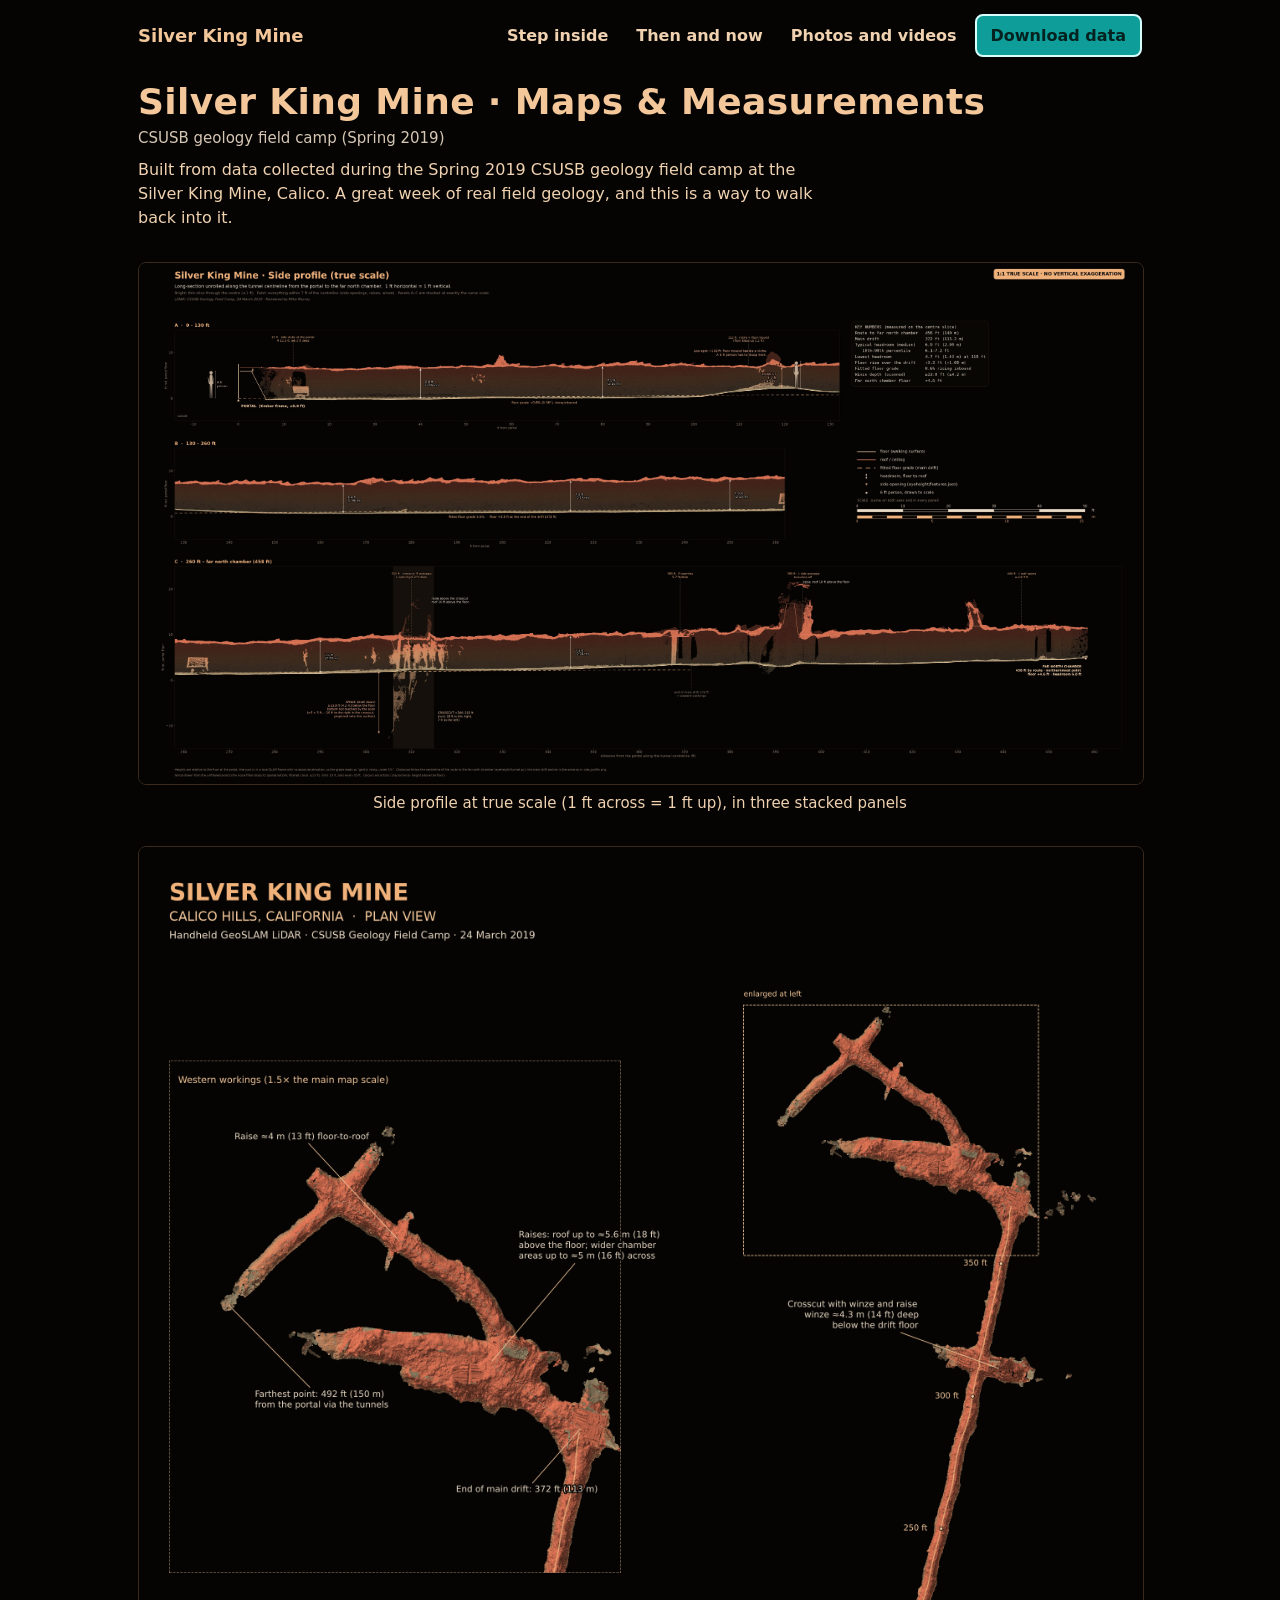
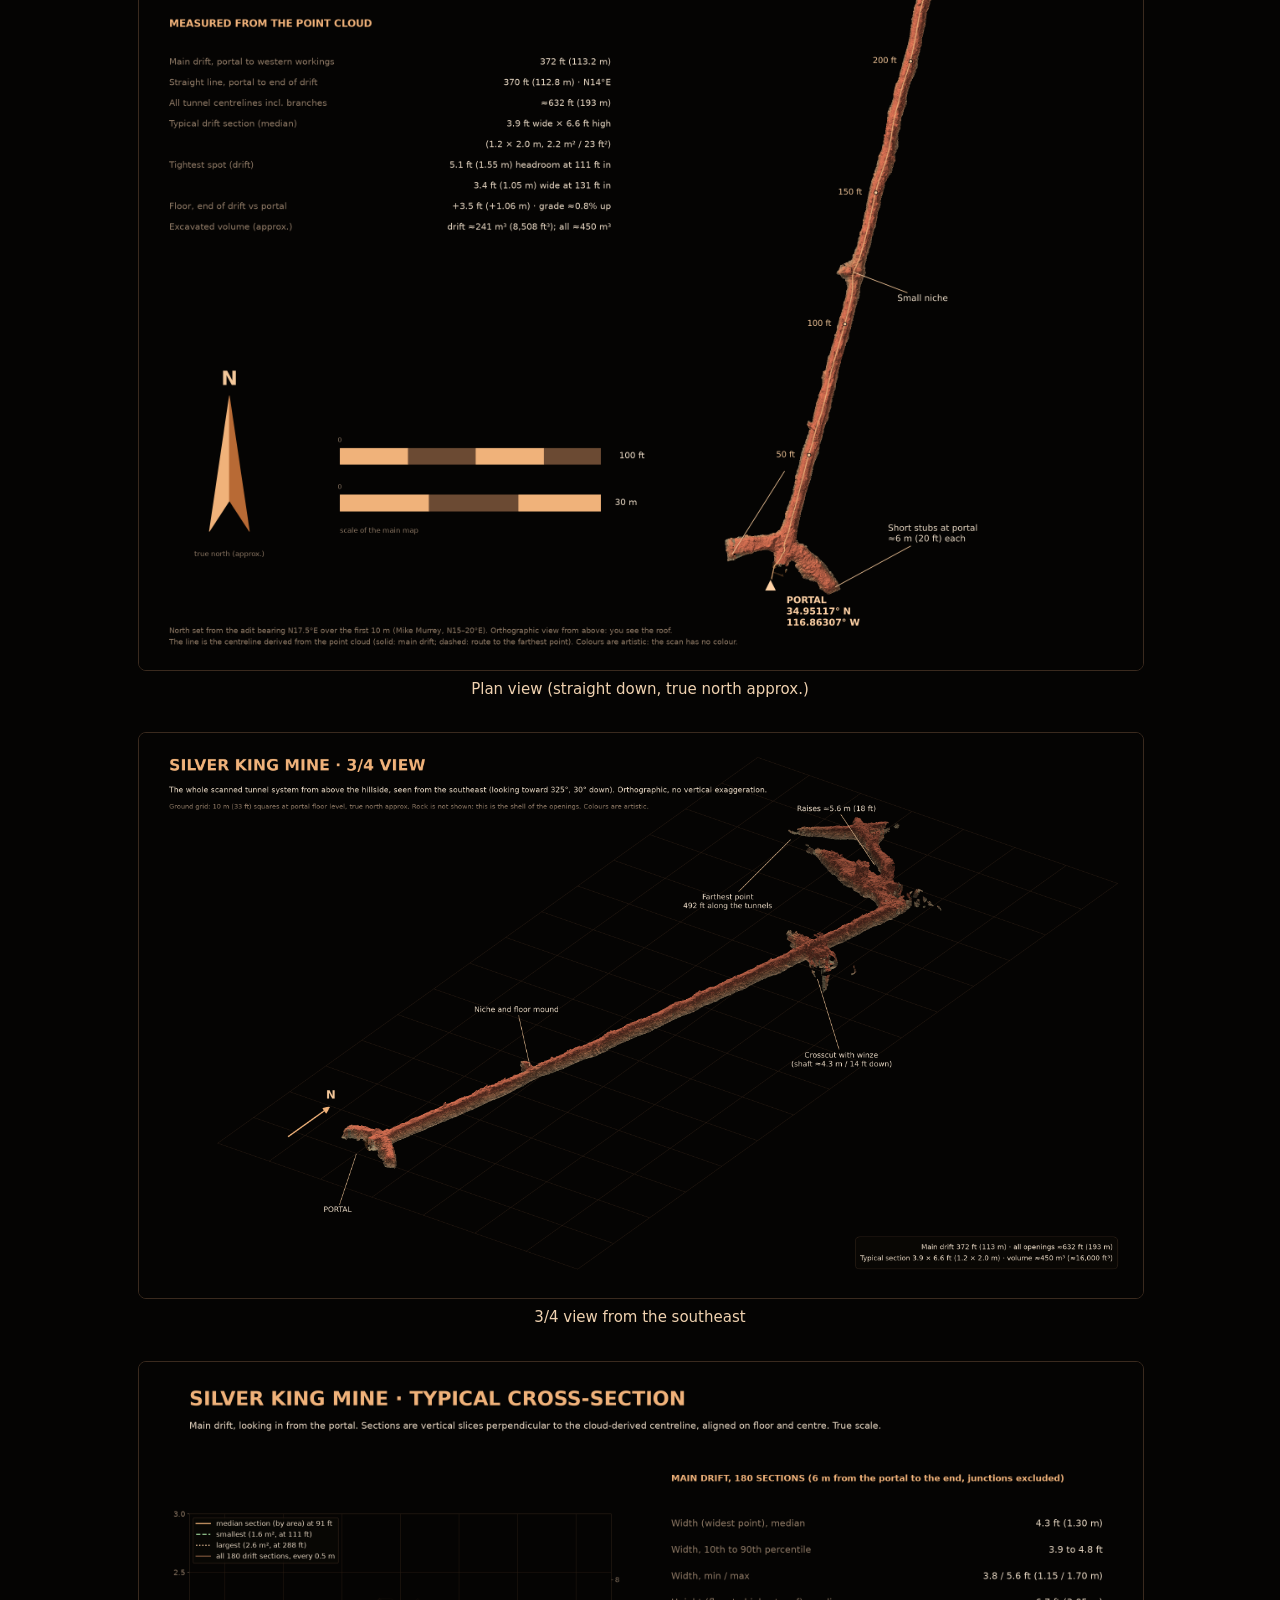
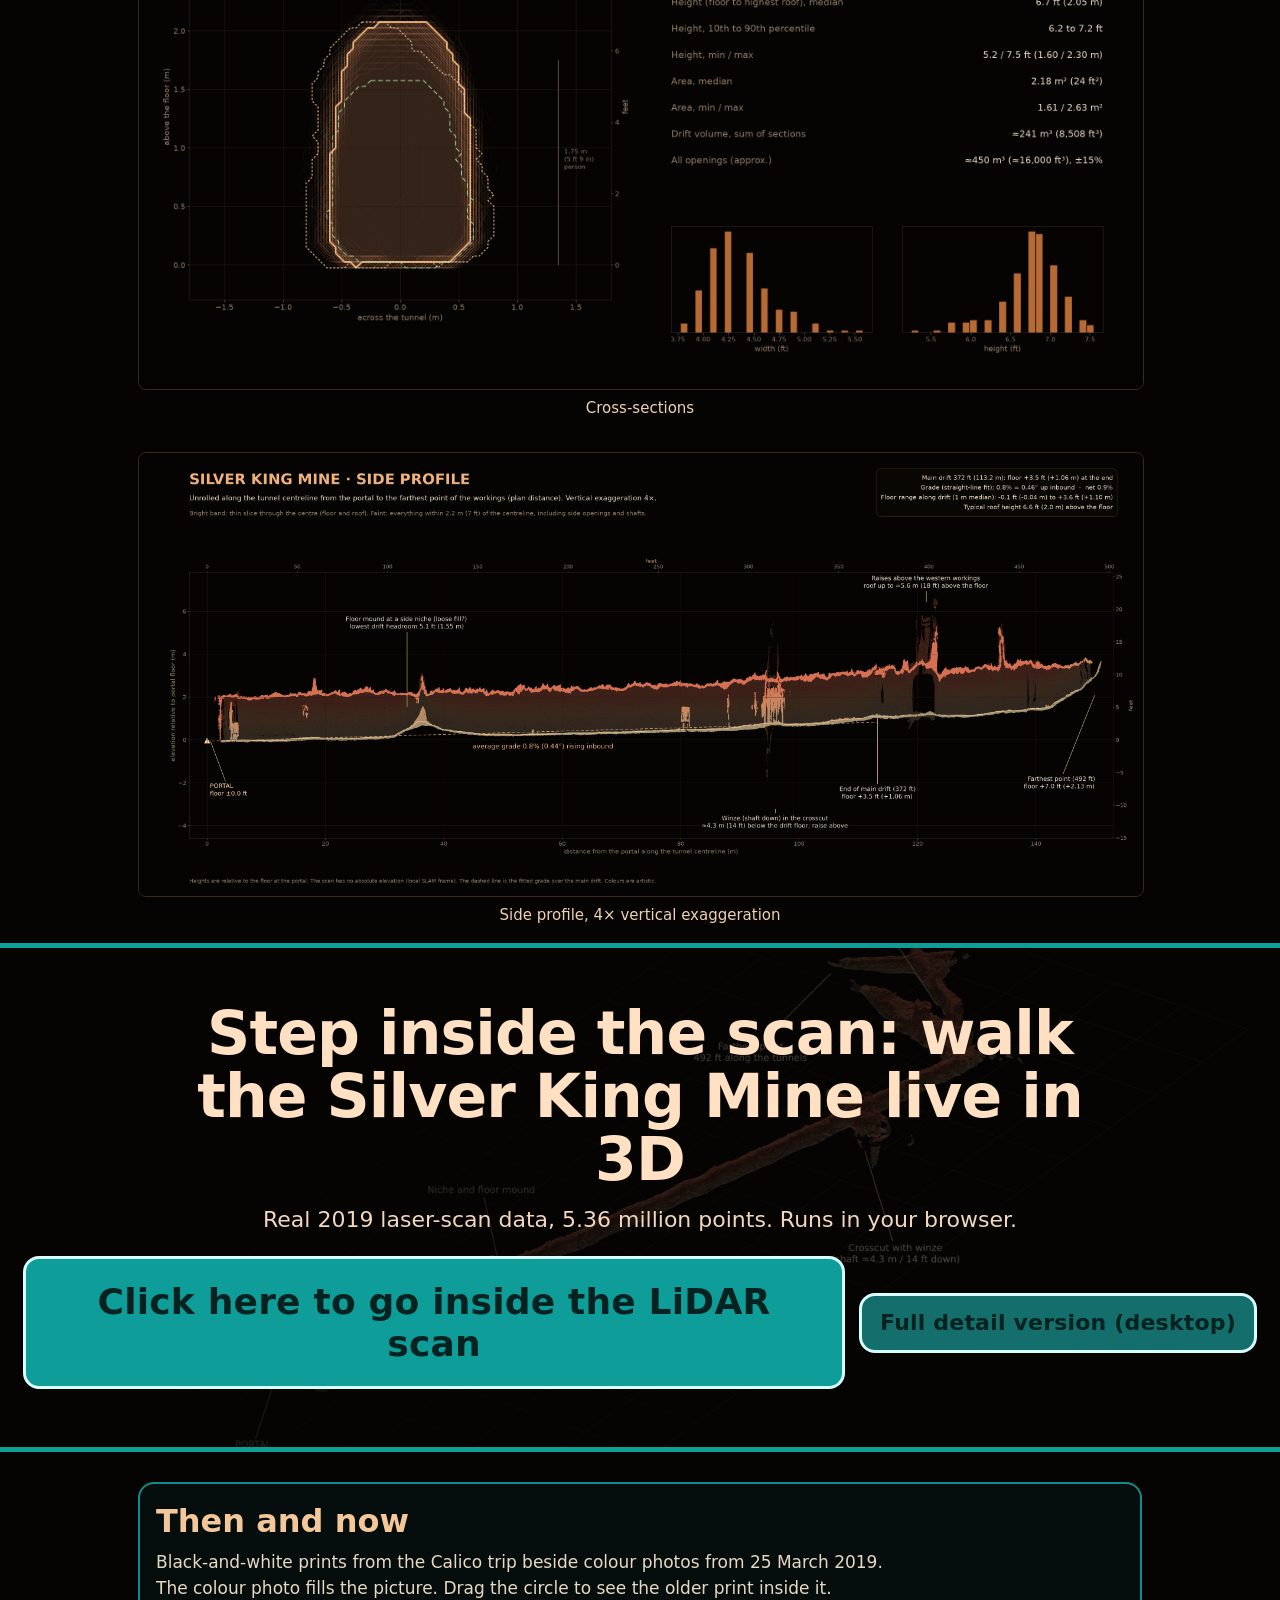
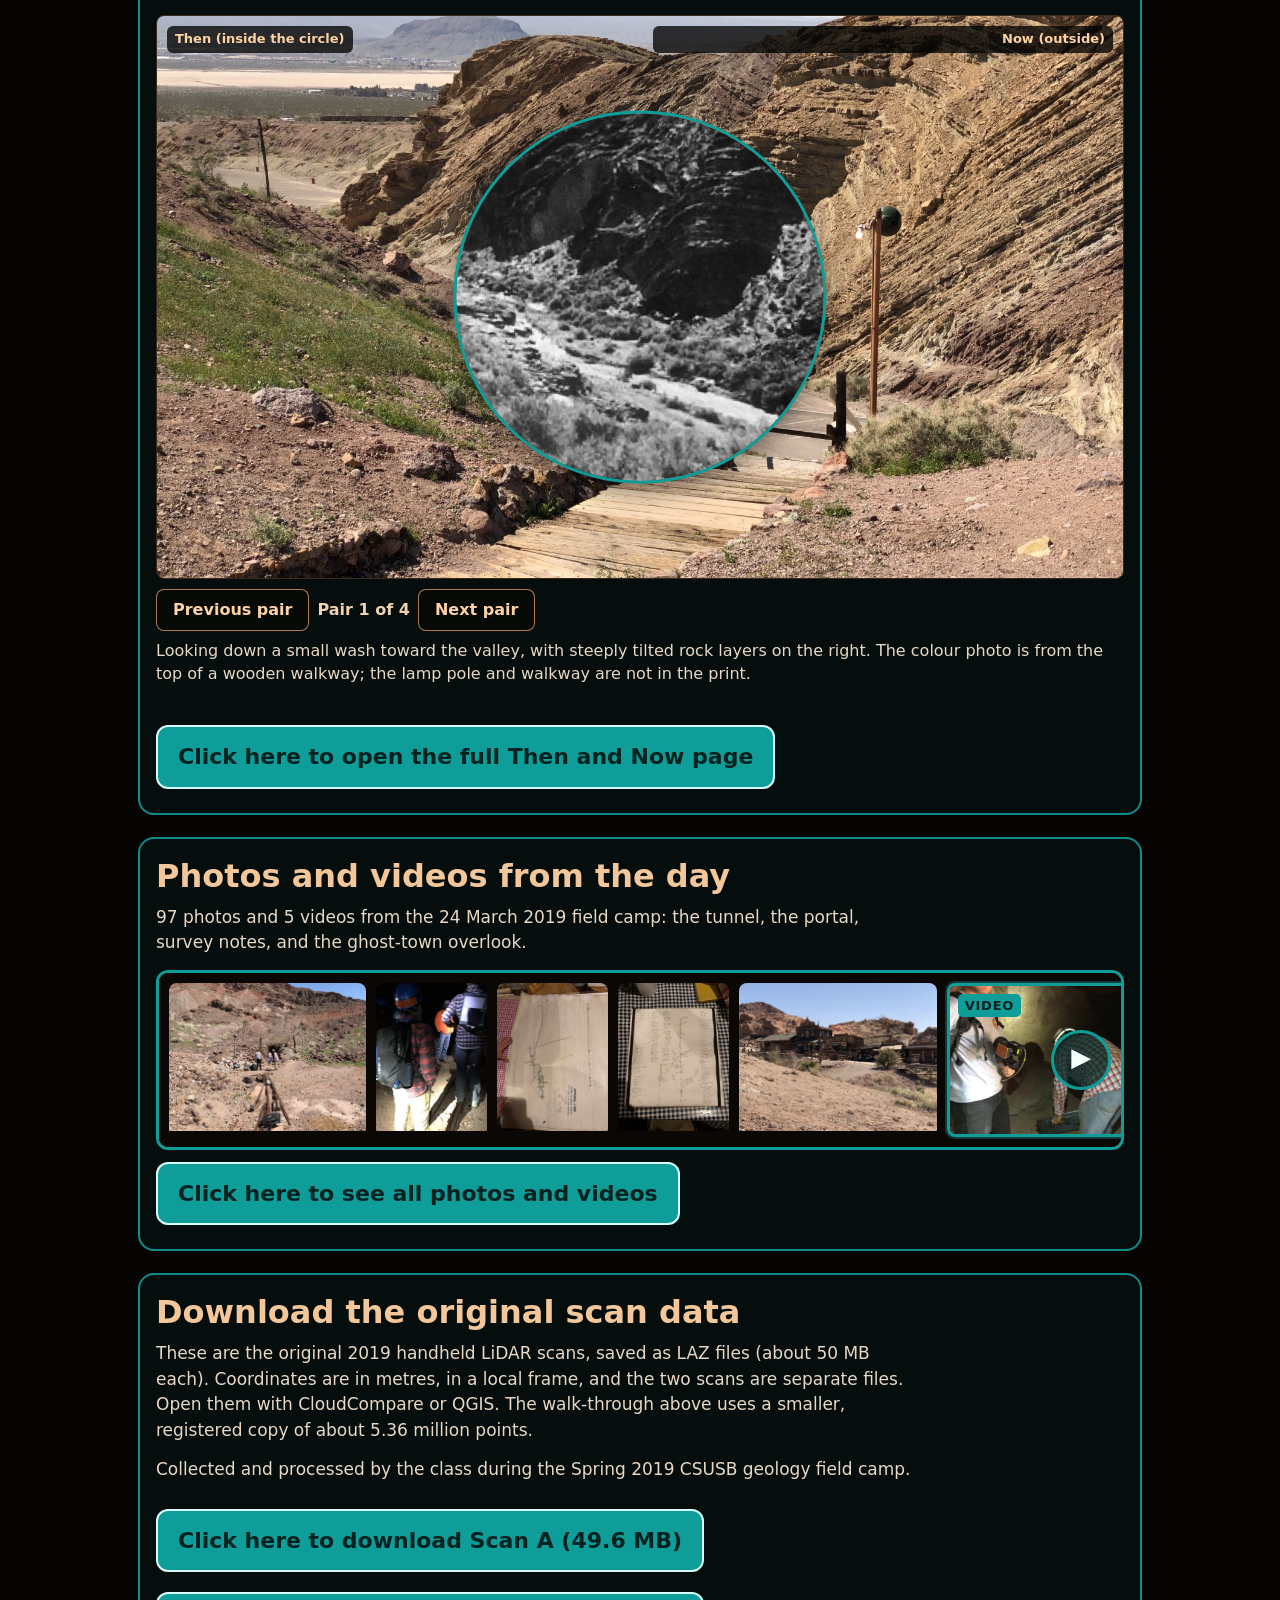
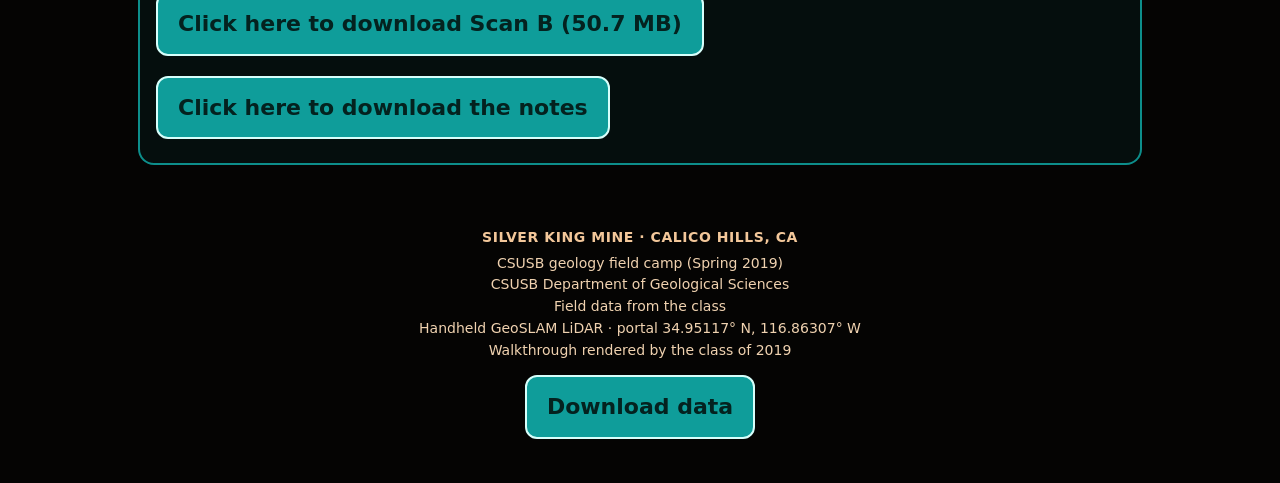
==== index.html @ 22f38e73 "Stream the full registered scan on walk-hd.html. Cut the 13,657,307-point cloud into 10 m centreline" ====
<!DOCTYPE html>
<html lang="en"><head><meta charset="utf-8">
<title>Silver King Mine, Calico: 2019 LiDAR scan</title>
<meta name="viewport" content="width=device-width,initial-scale=1">
<meta name="description" content="Maps, a live 3D walk, then-and-now photos, and the original 2019 LiDAR scans of the Silver King Mine at Calico.">
<link rel="stylesheet" href="assets/then-now.css">
<style>
html,body{margin:0;background:#050403;color:#e8d8c4;font-family:system-ui,Segoe UI,Helvetica,Arial,sans-serif}
img{max-width:100%;height:auto}
a{color:#f0b27a}
a:hover{color:#ffd2a6}
.top{display:flex;flex-wrap:wrap;align-items:center;justify-content:space-between;gap:10px 16px;width:min(1040px,100%);margin:0 auto;padding:14px 18px 6px;box-sizing:border-box}
.brand{color:#f3c79a;font-weight:750;font-size:18px;text-decoration:none}
.brand:hover{color:#ffd2a6}
.top nav{display:flex;flex-wrap:wrap;gap:8px;align-items:center}
.top nav a{text-decoration:none;color:#f0d2b0;font-weight:700;font-size:16px;padding:8px 10px;border-radius:8px}
.top nav a:hover{color:#fff;background:rgba(255,255,255,.06)}
.top nav a.dl{background:#0f9d9a;color:#04221f;border:2px solid #d7fffb;padding:10px 14px}
.top nav a.dl:hover{background:#0c7f7c;color:#f3fffd}
.maps{width:min(1040px,100%);margin:0 auto;padding:18px 18px 8px;box-sizing:border-box}
.maps h1{font-weight:600;font-size:clamp(26px,4vw,36px);margin:0 0 6px;color:#f3c79a;letter-spacing:.01em}
.credit{margin:0 0 8px;font-size:15px;line-height:1.45;opacity:.92}
.tribute{margin:0 0 18px;max-width:68ch;font-size:16px;line-height:1.5;color:#f0d2b0}
.maps figure{margin:32px 0 8px}
.maps figure a{display:block}
.maps figure img{width:100%;height:auto;display:block;border-radius:8px;border:1px solid #3a2a1e;background:#0a0705}
.maps figcaption{margin-top:8px;text-align:center;font-size:15px;line-height:1.45;color:#f0d2b0}
.enter{position:relative;display:flex;flex-direction:column;align-items:center;justify-content:center;text-align:center;gap:14px;padding:54px 22px 58px;box-sizing:border-box;background:#120c09 url("assets/hero/oblique_3d.jpg") center/cover no-repeat;border-top:5px solid #0f9d9a;border-bottom:5px solid #0f9d9a}
.enter::before{content:"";position:absolute;inset:0;background:linear-gradient(100deg,rgba(5,4,3,.92) 0%,rgba(5,4,3,.78) 46%,rgba(5,4,3,.55) 100%)}
.enter h2,.enter p,.enter .go,.enter .gos{position:relative;z-index:1}
.enter .gos{display:flex;flex-wrap:wrap;gap:12px 14px;justify-content:center;align-items:center}
.enter .go.hd{padding:14px 18px;font-size:clamp(16px,2.2vw,22px);animation:none;background:#146e6c}
.enter .go.hd:hover{background:#0c7f7c;color:#f3fffd}
.enter h2{margin:0;max-width:16em;font-size:clamp(34px,5.4vw,60px);font-weight:800;line-height:1.05;letter-spacing:-.015em;color:#ffe0c2}
.enter p{margin:0;max-width:36em;font-size:clamp(17px,2.3vw,22px);line-height:1.35;color:#f3d7bc}
.go{display:inline-block;max-width:min(760px,94vw);margin-top:8px;padding:22px 28px;border:3px solid #d7fffb;border-radius:16px;background:#0f9d9a;color:#04221f;font-size:clamp(24px,4.2vw,36px);font-weight:800;letter-spacing:.2px;line-height:1.15;text-align:center;text-decoration:none;animation:softpulse 2.6s ease-in-out infinite}
.go:hover{background:#0c7f7c;color:#f3fffd;animation:none}
@keyframes softpulse{
 0%,100%{box-shadow:0 0 0 0 rgba(15,157,154,.5),0 10px 28px rgba(0,0,0,.35)}
 70%{box-shadow:0 0 0 16px rgba(15,157,154,0),0 10px 28px rgba(0,0,0,.35)}
}
@media (prefers-reduced-motion:reduce){.go{animation:none}}
.rest{width:min(1040px,100%);margin:0 auto;padding:8px 18px 12px;box-sizing:border-box}
.rest h2{margin:0 0 10px;font-size:clamp(24px,3vw,32px);font-weight:700;color:#f3c79a}
.lead{margin:0 0 14px;font-size:17px;line-height:1.5;max-width:70ch}
.block{margin:22px 0;padding:18px 16px 20px;border:2px solid rgba(15,157,154,.9);border-radius:16px;background:rgba(15,157,154,.07)}
.cta{display:inline-block;margin:12px 0 4px;padding:16px 20px;border:2px solid #d7fffb;border-radius:12px;background:#0f9d9a;color:#04221f;font-size:clamp(18px,2.4vw,22px);font-weight:800;line-height:1.25;text-align:center;text-decoration:none}
.cta:hover{background:#0c7f7c;color:#f3fffd}
.dls{display:flex;flex-direction:column;align-items:flex-start;gap:4px}
.strip{display:flex;gap:10px;overflow-x:auto;padding:10px;border:3px solid #0f9d9a;border-radius:12px;background:#0a0705;-webkit-overflow-scrolling:touch}
.strip a{flex:0 0 auto;position:relative;display:block;border-radius:8px;overflow:hidden}
.strip img{display:block;height:148px;width:auto;max-width:none}
.strip .vid{border:3px solid #0f9d9a;box-shadow:0 0 0 2px rgba(15,157,154,.35)}
.badge{position:absolute;top:8px;left:8px;background:#0f9d9a;color:#04221f;font:800 13px/1 system-ui,sans-serif;letter-spacing:.06em;padding:5px 7px;border-radius:5px}
.play{position:absolute;left:50%;top:50%;transform:translate(-50%,-50%);width:54px;height:54px;border-radius:50%;background:rgba(4,34,31,.72);color:#f3fffd;border:3px solid #0f9d9a;font-size:26px;line-height:48px;text-align:center}
footer{padding:28px 18px 40px;text-align:center;font-size:14px;line-height:1.55;color:#f0d2b0}
footer .place{display:block;margin-bottom:4px;font-size:14px;font-weight:700;letter-spacing:.04em;color:#f3c79a}
footer .cta{margin-top:14px}
@media(max-width:700px){
 .cta,.go{display:block}
 .top nav a{font-size:15px}
 .strip img{height:120px}
}
</style></head>
<body>
<header class="top">
<a class="brand" href="index.html">Silver King Mine</a>
<nav>
<a href="#enter">Step inside</a>
<a href="#then">Then and now</a>
<a href="#photos">Photos and videos</a>
<a class="dl" href="#download">Download data</a>
</nav>
</header>
<article class="maps" id="maps">
<h1>Silver King Mine · Maps &amp; Measurements</h1>
<p class="credit">CSUSB geology field camp (Spring 2019)</p>
<p class="tribute">Built from data collected during the Spring 2019 CSUSB geology field camp at the Silver King Mine, Calico. A great week of real field geology, and this is a way to walk back into it.</p>
<figure>
<a href="renders/side_profile_true.png"><img src="renders/side_profile_true_preview.jpg" alt="Side profile of the Silver King Mine at true scale, in three stacked panels"></a>
<figcaption>Side profile at true scale (1 ft across = 1 ft up), in three stacked panels</figcaption>
</figure>
<figure>
<a href="renders/plan_view.png"><img src="renders/plan_view.png" alt="Plan view of the Silver King Mine, straight down, true north approximate" loading="lazy"></a>
<figcaption>Plan view (straight down, true north approx.)</figcaption>
</figure>
<figure>
<a href="renders/oblique_3d.png"><img src="renders/oblique_3d.png" alt="Three-quarter view of the Silver King Mine from the southeast" loading="lazy"></a>
<figcaption>3/4 view from the southeast</figcaption>
</figure>
<figure>
<a href="renders/cross_section.png"><img src="renders/cross_section.png" alt="Cross-sections of the Silver King Mine drift" loading="lazy"></a>
<figcaption>Cross-sections</figcaption>
</figure>
<figure>
<a href="renders/side_profile.png"><img src="renders/side_profile.png" alt="Side profile along the Silver King Mine tunnel, four times vertical exaggeration" loading="lazy"></a>
<figcaption>Side profile, 4× vertical exaggeration</figcaption>
</figure>
</article>
<section class="enter" id="enter">
<h2>Step inside the scan: walk the Silver King Mine live in 3D</h2>
<p>Real 2019 laser-scan data, 5.36 million points. Runs in your browser.</p>
<div class="gos">
<a class="go" href="walk.html">Click here to go inside the LiDAR scan</a>
<a class="go hd" href="walk-hd.html">Full detail version (desktop)</a>
</div>
</section>
<div class="rest">
<section class="block" id="then">
<h2>Then and now</h2>
<p class="lead">Black-and-white prints from the Calico trip beside colour photos from 25 March 2019. The colour photo fills the picture. Drag the circle to see the older print inside it.</p>
<div id="then-list"></div>
<a class="cta" href="slider.html">Click here to open the full Then and Now page</a>
</section>
<section class="block" id="photos">
<h2>Photos and videos from the day</h2>
<p class="lead"><span id="mediacount">97 photos and 5 videos</span> from the 24 March 2019 field camp: the tunnel, the portal, survey notes, and the ghost-town overlook.</p>
<div class="strip">
<a href="gallery.html"><img src="photos/thumb_006.jpg" alt="Mine entrance" width="160" height="120"></a>
<a href="gallery.html"><img src="photos/thumb_001.jpg" alt="Inside the tunnel" width="120" height="160"></a>
<a href="gallery.html"><img src="photos/thumb_026.jpg" alt="Old mine map" width="120" height="160"></a>
<a href="gallery.html"><img src="photos/thumb_003.jpg" alt="Survey notes" width="120" height="160"></a>
<a href="gallery.html"><img src="photos/thumb_071.jpg" alt="Ghost-town overlook" width="160" height="120"></a>
<a class="vid" href="gallery.html#v-video_01"><img src="videos/poster_01.jpg" alt="Video: walking up to the mine entrance"><span class="badge">VIDEO</span><span class="play" aria-hidden="true">&#9654;</span></a>
</div>
<a class="cta" href="gallery.html">Click here to see all photos and videos</a>
</section>
<section class="block" id="download">
<h2>Download the original scan data</h2>
<p class="lead">These are the original 2019 handheld LiDAR scans, saved as LAZ files (about 50 MB each). Coordinates are in metres, in a local frame, and the two scans are separate files. Open them with CloudCompare or QGIS. The walk-through above uses a smaller, registered copy of about 5.36 million points.</p>
<p class="lead">Collected and processed by the class during the Spring 2019 CSUSB geology field camp.</p>
<div class="dls">
<a class="cta" href="download/calico_scan_a.laz" download="calico_scan_a.laz">Click here to download Scan A (49.6 MB)</a>
<a class="cta" href="download/calico_scan_b.laz" download="calico_scan_b.laz">Click here to download Scan B (50.7 MB)</a>
<a class="cta" href="download/README.txt" download="README.txt">Click here to download the notes</a>
</div>
</section>
</div>
<footer>
<span class="place">SILVER KING MINE · CALICO HILLS, CA</span>
CSUSB geology field camp (Spring 2019)<br>
CSUSB Department of Geological Sciences<br>
Field data from the class<br>
Handheld GeoSLAM LiDAR · portal 34.95117° N, 116.86307° W<br>
Walkthrough rendered by the class of 2019
<br><a class="cta" href="#download">Download data</a>
</footer>
<script src="assets/then-now.js"></script>
<script>
THEN_NOW.mount(document.getElementById('then-list'));
fetch('photos/photos.json').then(function(r){return r.json();}).then(function(data){
  var photos=data.filter(function(it){return it.type!=='video';}).length;
  var videos=data.length-photos;
  var el=document.getElementById('mediacount');
  if(el) el.textContent=photos+' photos and '+videos+' videos';
}).catch(function(){});
</script>
</body></html>
---- assets/then-now.css ----
.pair{margin:0 0 28px}
.lensbox{position:relative;overflow:hidden;border-radius:8px;border:1px solid #3a2a1e;background:#0a0705;touch-action:none;cursor:grab;outline:none;user-select:none;-webkit-user-select:none}
.lensbox:active{cursor:grabbing}
.lensbox:focus-visible{box-shadow:0 0 0 3px #0f9d9a}
.lensbox .now{display:block;width:100%;height:auto;pointer-events:none;user-select:none;-webkit-user-drag:none}
.lens{position:absolute;z-index:1;border-radius:50%;overflow:hidden;pointer-events:none;box-shadow:0 0 0 3px #0f9d9a,0 10px 28px rgba(0,0,0,.5);transform:translate(-50%,-50%)}
.lens .old{position:absolute;max-width:none;pointer-events:none;user-select:none;-webkit-user-drag:none}
.tag{position:absolute;top:10px;z-index:2;max-width:46%;padding:5px 8px;border-radius:6px;background:rgba(5,4,3,.78);color:#ffd2a6;font:750 13px/1.25 system-ui,sans-serif;pointer-events:none}
.tag.then{left:10px}
.tag.now{right:10px;text-align:right}
.row{display:flex;flex-wrap:wrap;gap:8px;align-items:center;margin:10px 0 0}
.pairnav{appearance:none;cursor:pointer;background:rgba(10,7,5,.55);color:#ffd2a6;border:1px solid rgba(233,160,102,.75);border-radius:8px;padding:12px 16px;font:700 16px/1 system-ui,sans-serif}
.pairnav:hover{background:rgba(233,160,102,.28);color:#fff}
.pairn{font-size:16px;font-weight:750;color:#f0d2b0}
.cap{margin:8px 0 0;font-size:16px;line-height:1.45}
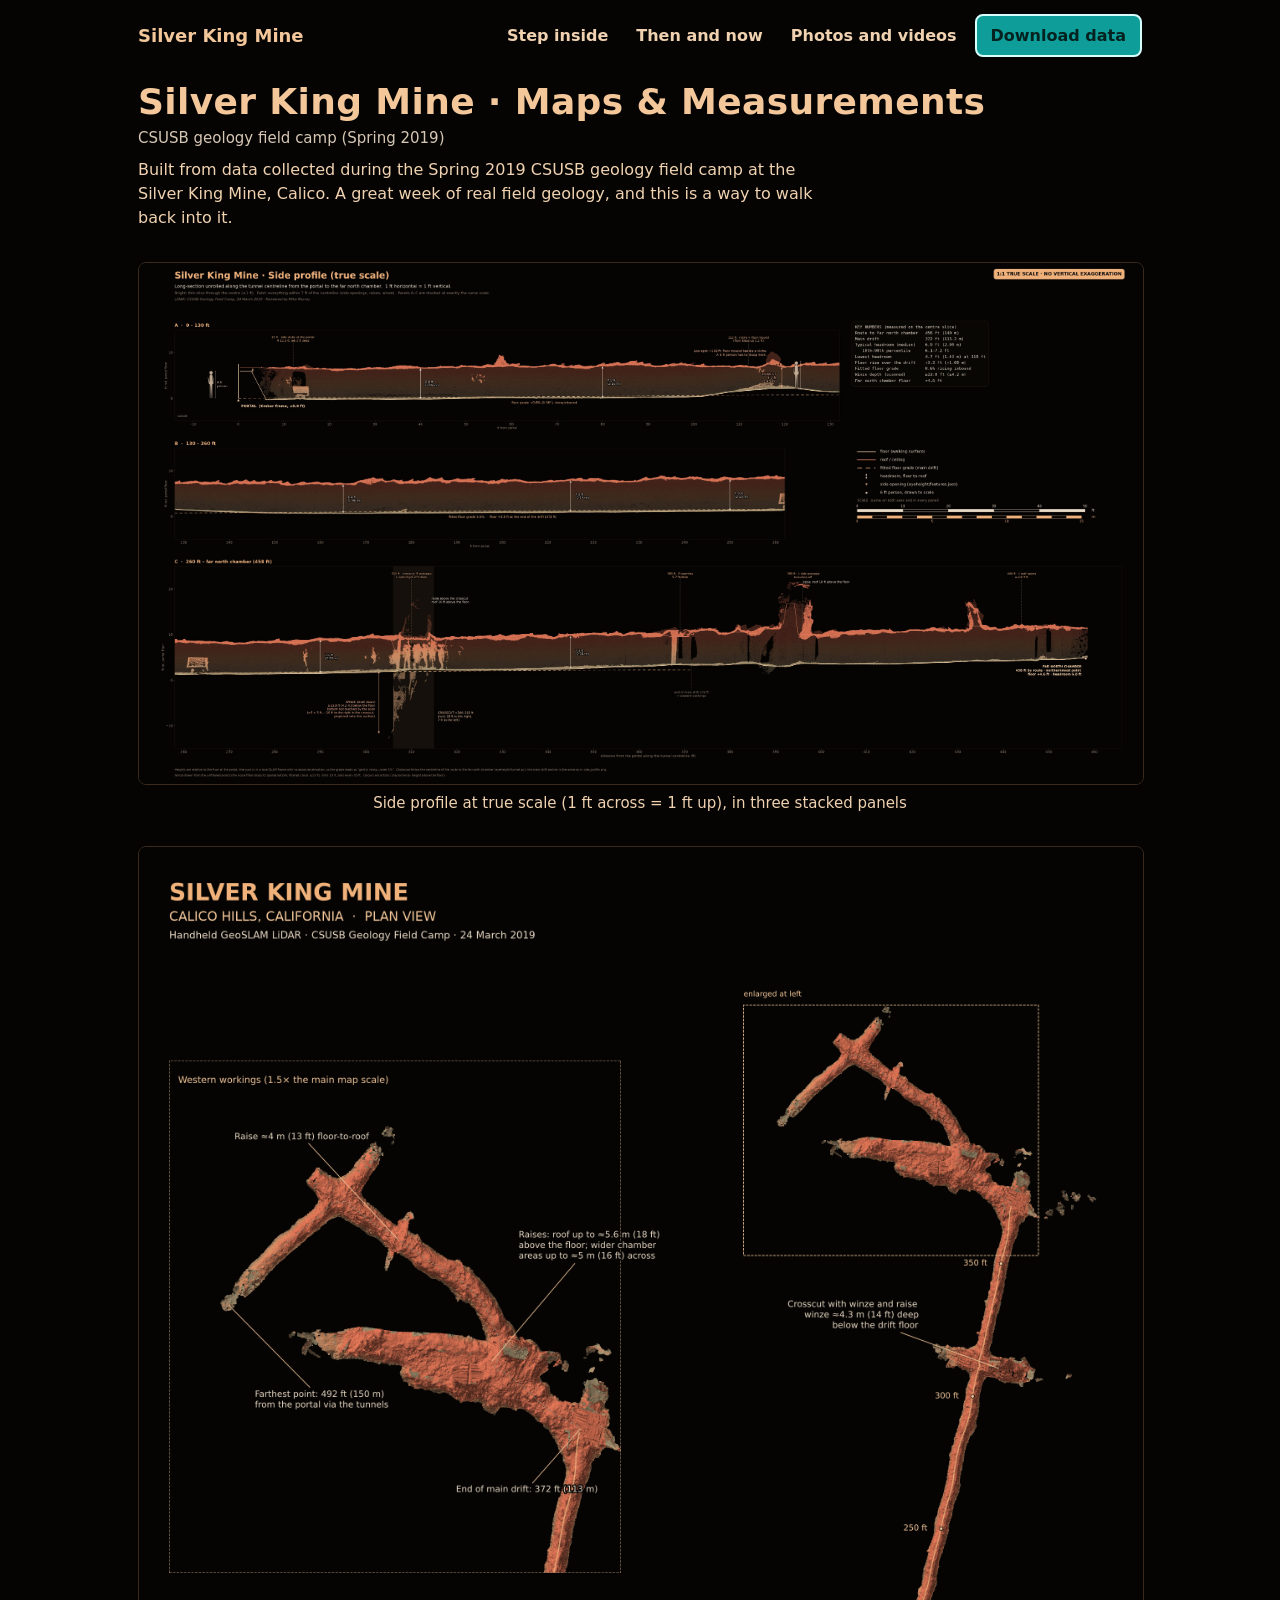
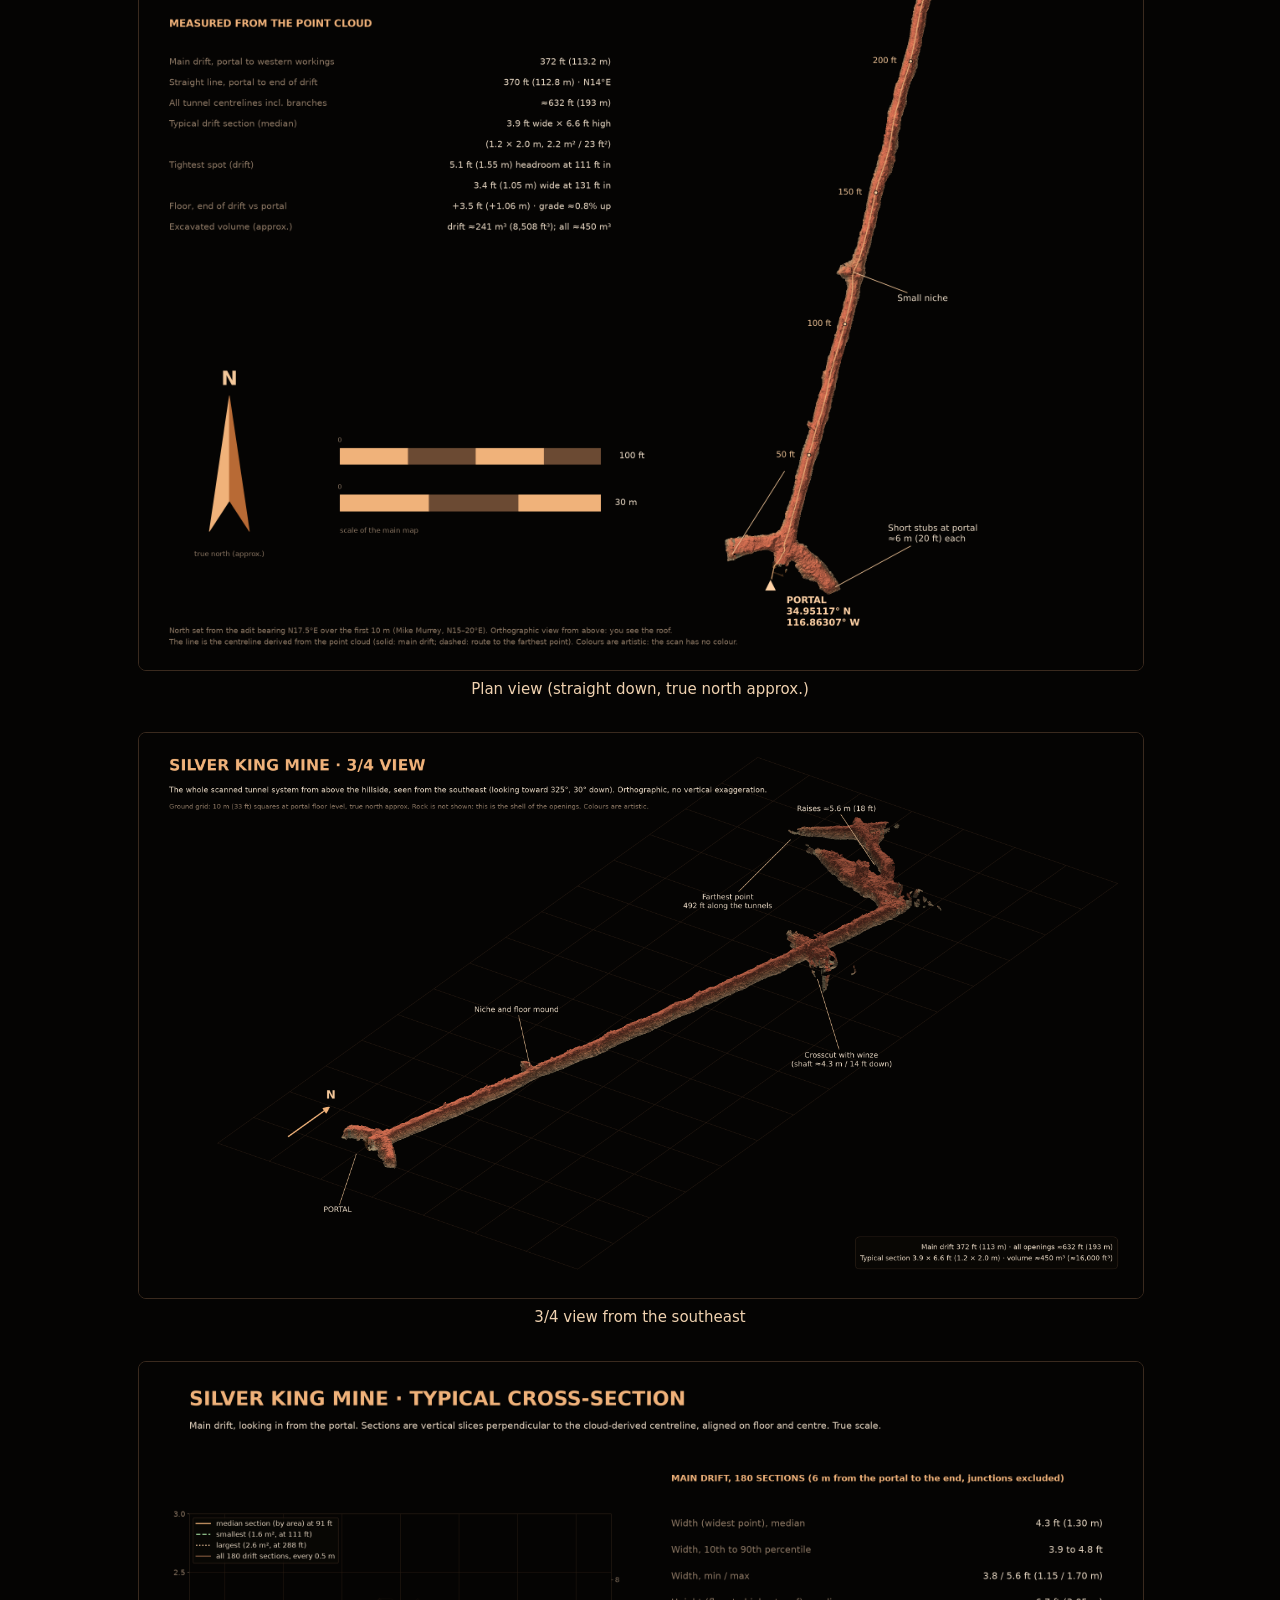
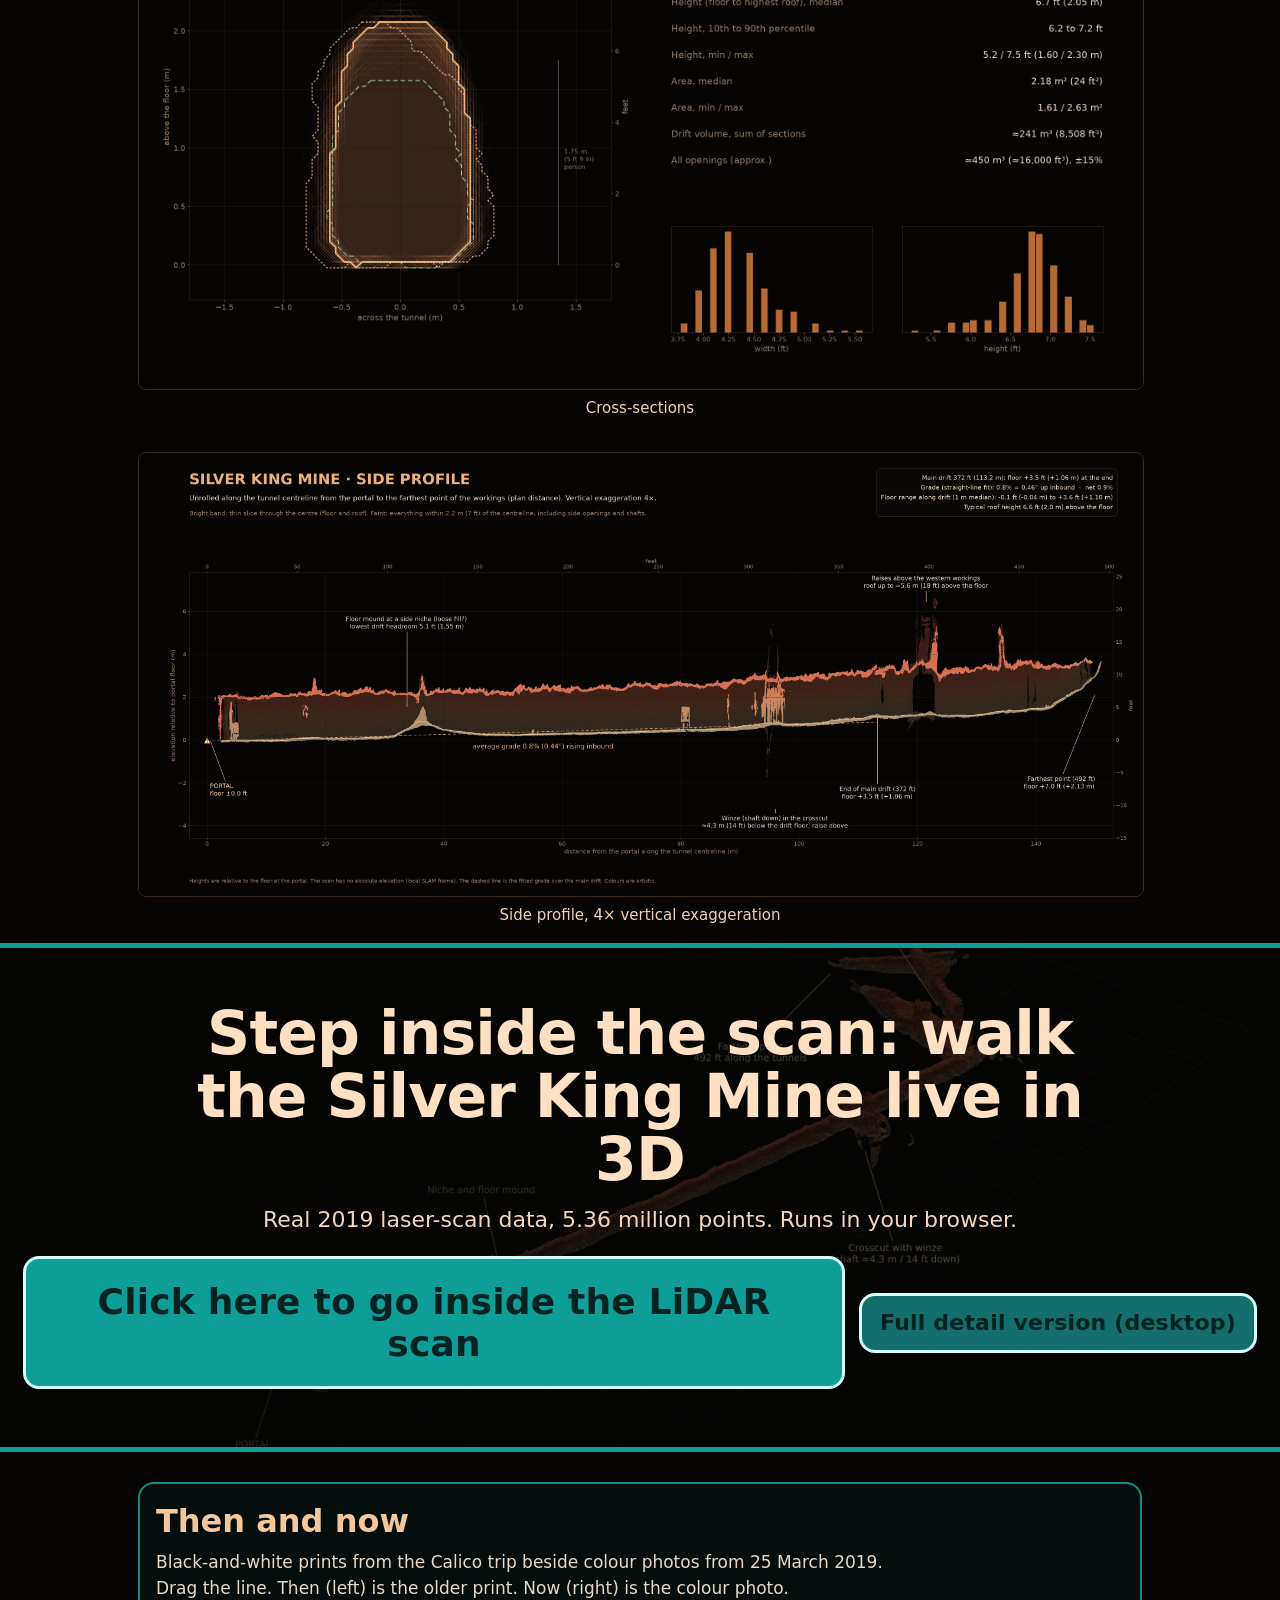
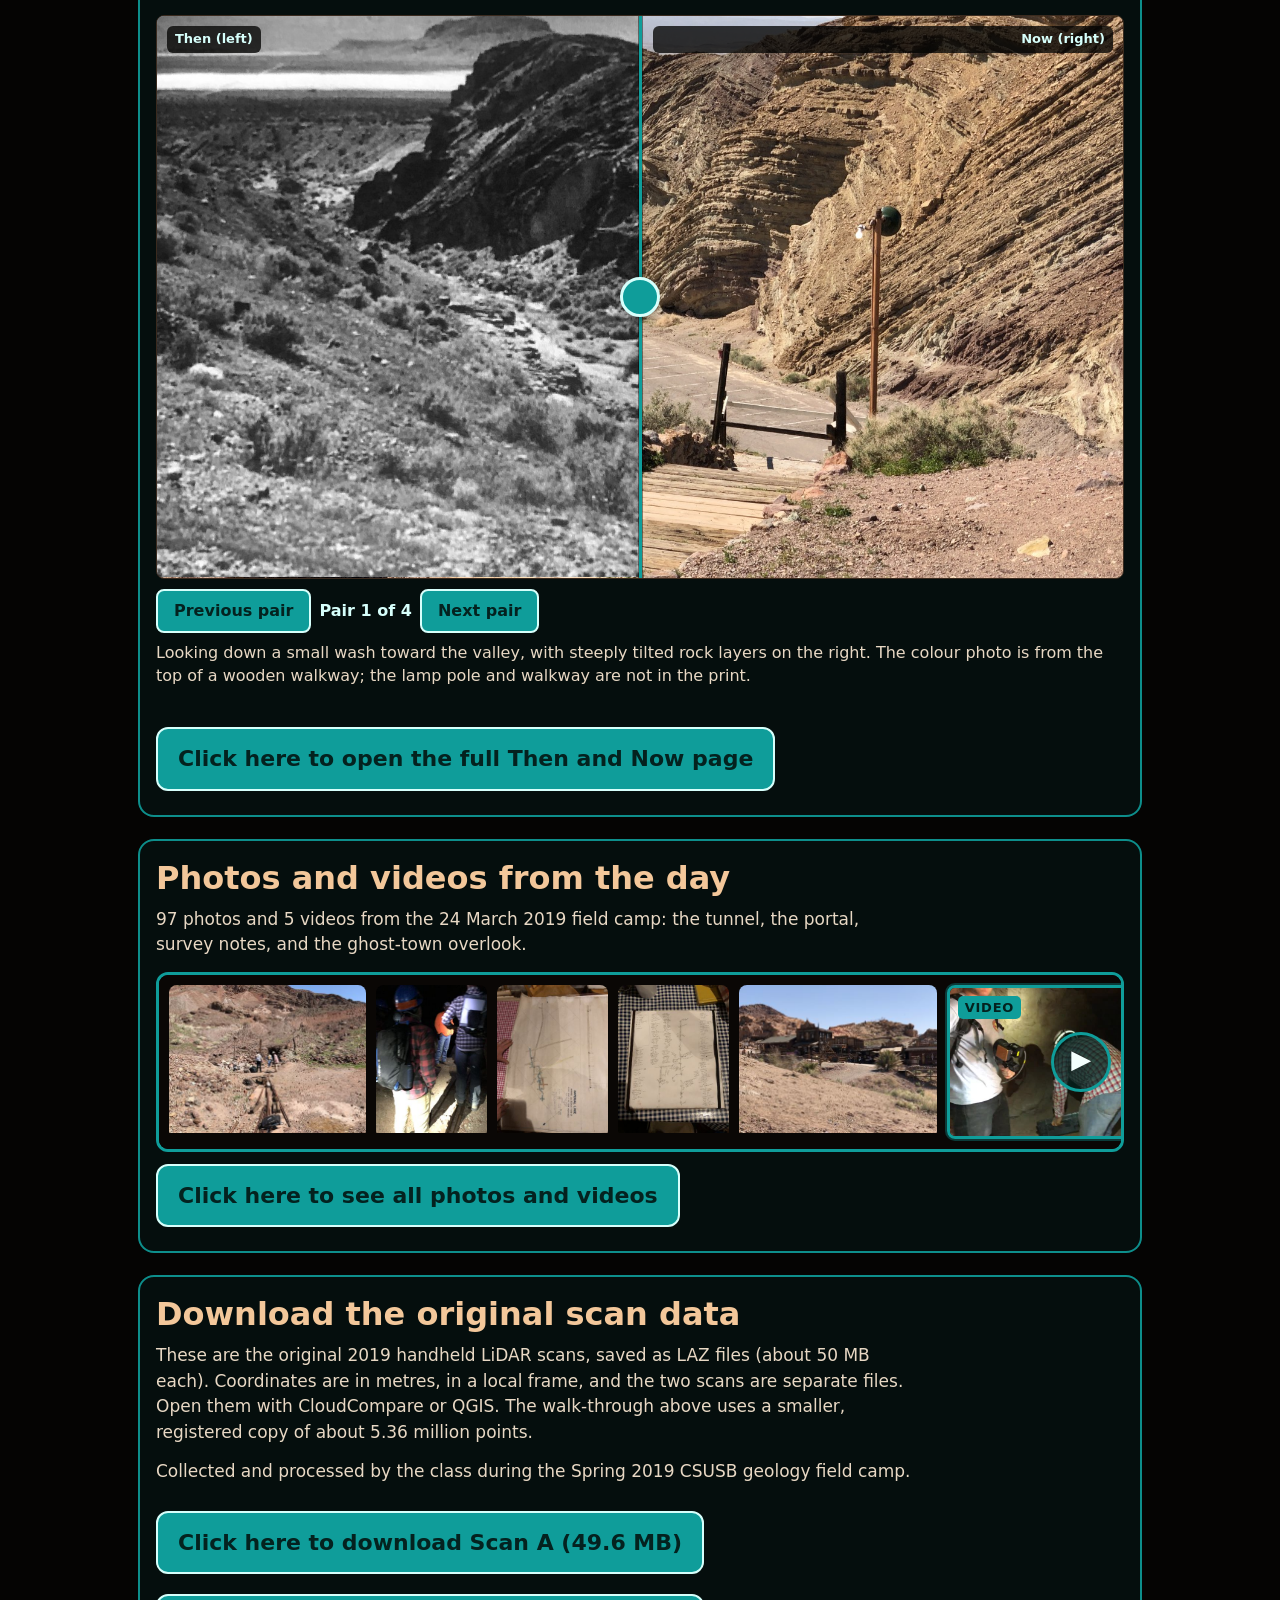
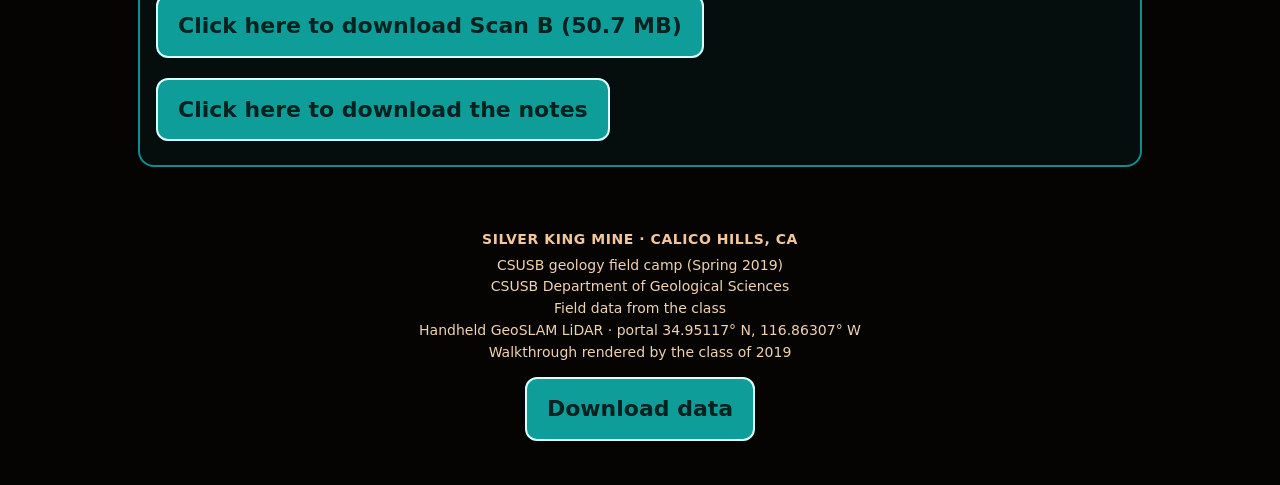
==== commit 3eeadf5b: "Restore the full-width Then and Now divider slider. Replace the circle lens with the left/right line" ====
--- a/index.html
+++ b/index.html
@@ -108,7 +108,7 @@
 <div class="rest">
 <section class="block" id="then">
 <h2>Then and now</h2>
-<p class="lead">Black-and-white prints from the Calico trip beside colour photos from 25 March 2019. The colour photo fills the picture. Drag the circle to see the older print inside it.</p>
+<p class="lead">Black-and-white prints from the Calico trip beside colour photos from 25 March 2019. Drag the line. Then (left) is the older print. Now (right) is the colour photo.</p>
 <div id="then-list"></div>
 <a class="cta" href="slider.html">Click here to open the full Then and Now page</a>
 </section>
--- a/assets/then-now.css
+++ b/assets/then-now.css
@@ -1,15 +1,17 @@
 .pair{margin:0 0 28px}
-.lensbox{position:relative;overflow:hidden;border-radius:8px;border:1px solid #3a2a1e;background:#0a0705;touch-action:none;cursor:grab;outline:none;user-select:none;-webkit-user-select:none}
-.lensbox:active{cursor:grabbing}
-.lensbox:focus-visible{box-shadow:0 0 0 3px #0f9d9a}
-.lensbox .now{display:block;width:100%;height:auto;pointer-events:none;user-select:none;-webkit-user-drag:none}
-.lens{position:absolute;z-index:1;border-radius:50%;overflow:hidden;pointer-events:none;box-shadow:0 0 0 3px #0f9d9a,0 10px 28px rgba(0,0,0,.5);transform:translate(-50%,-50%)}
-.lens .old{position:absolute;max-width:none;pointer-events:none;user-select:none;-webkit-user-drag:none}
-.tag{position:absolute;top:10px;z-index:2;max-width:46%;padding:5px 8px;border-radius:6px;background:rgba(5,4,3,.78);color:#ffd2a6;font:750 13px/1.25 system-ui,sans-serif;pointer-events:none}
+.ba{position:relative;overflow:hidden;border-radius:8px;border:1px solid #3a2a1e;background:#0a0705;touch-action:none;cursor:ew-resize;outline:none;user-select:none;-webkit-user-select:none}
+.ba:focus-visible{box-shadow:0 0 0 3px #0f9d9a}
+.ba .now{display:block;width:100%;height:auto;pointer-events:none;user-select:none;-webkit-user-drag:none}
+.ba .clip{position:absolute;left:0;top:0;bottom:0;width:var(--pct,50%);overflow:hidden}
+.ba .old{position:absolute;left:0;top:0;max-width:none;pointer-events:none;user-select:none;-webkit-user-drag:none}
+.ba .handle{position:absolute;top:0;bottom:0;left:var(--pct,50%);width:44px;transform:translateX(-50%);display:flex;align-items:center;justify-content:center;pointer-events:none}
+.ba .handle i{width:3px;height:100%;background:#0f9d9a;box-shadow:0 0 0 1px rgba(0,0,0,.45)}
+.ba .handle b{position:absolute;width:34px;height:34px;border-radius:50%;background:#0f9d9a;border:3px solid #d7fffb;box-shadow:0 2px 10px rgba(0,0,0,.45)}
+.tag{position:absolute;top:10px;z-index:2;max-width:46%;padding:5px 8px;border-radius:6px;background:rgba(5,4,3,.78);color:#d7fffb;font:750 13px/1.25 system-ui,sans-serif;pointer-events:none}
 .tag.then{left:10px}
 .tag.now{right:10px;text-align:right}
 .row{display:flex;flex-wrap:wrap;gap:8px;align-items:center;margin:10px 0 0}
-.pairnav{appearance:none;cursor:pointer;background:rgba(10,7,5,.55);color:#ffd2a6;border:1px solid rgba(233,160,102,.75);border-radius:8px;padding:12px 16px;font:700 16px/1 system-ui,sans-serif}
-.pairnav:hover{background:rgba(233,160,102,.28);color:#fff}
-.pairn{font-size:16px;font-weight:750;color:#f0d2b0}
+.pairnav{appearance:none;cursor:pointer;background:#0f9d9a;color:#04221f;border:2px solid #d7fffb;border-radius:8px;padding:12px 16px;font:800 16px/1 system-ui,sans-serif}
+.pairnav:hover{background:#0c7f7c;color:#f3fffd}
+.pairn{font-size:16px;font-weight:750;color:#d7fffb}
 .cap{margin:8px 0 0;font-size:16px;line-height:1.45}
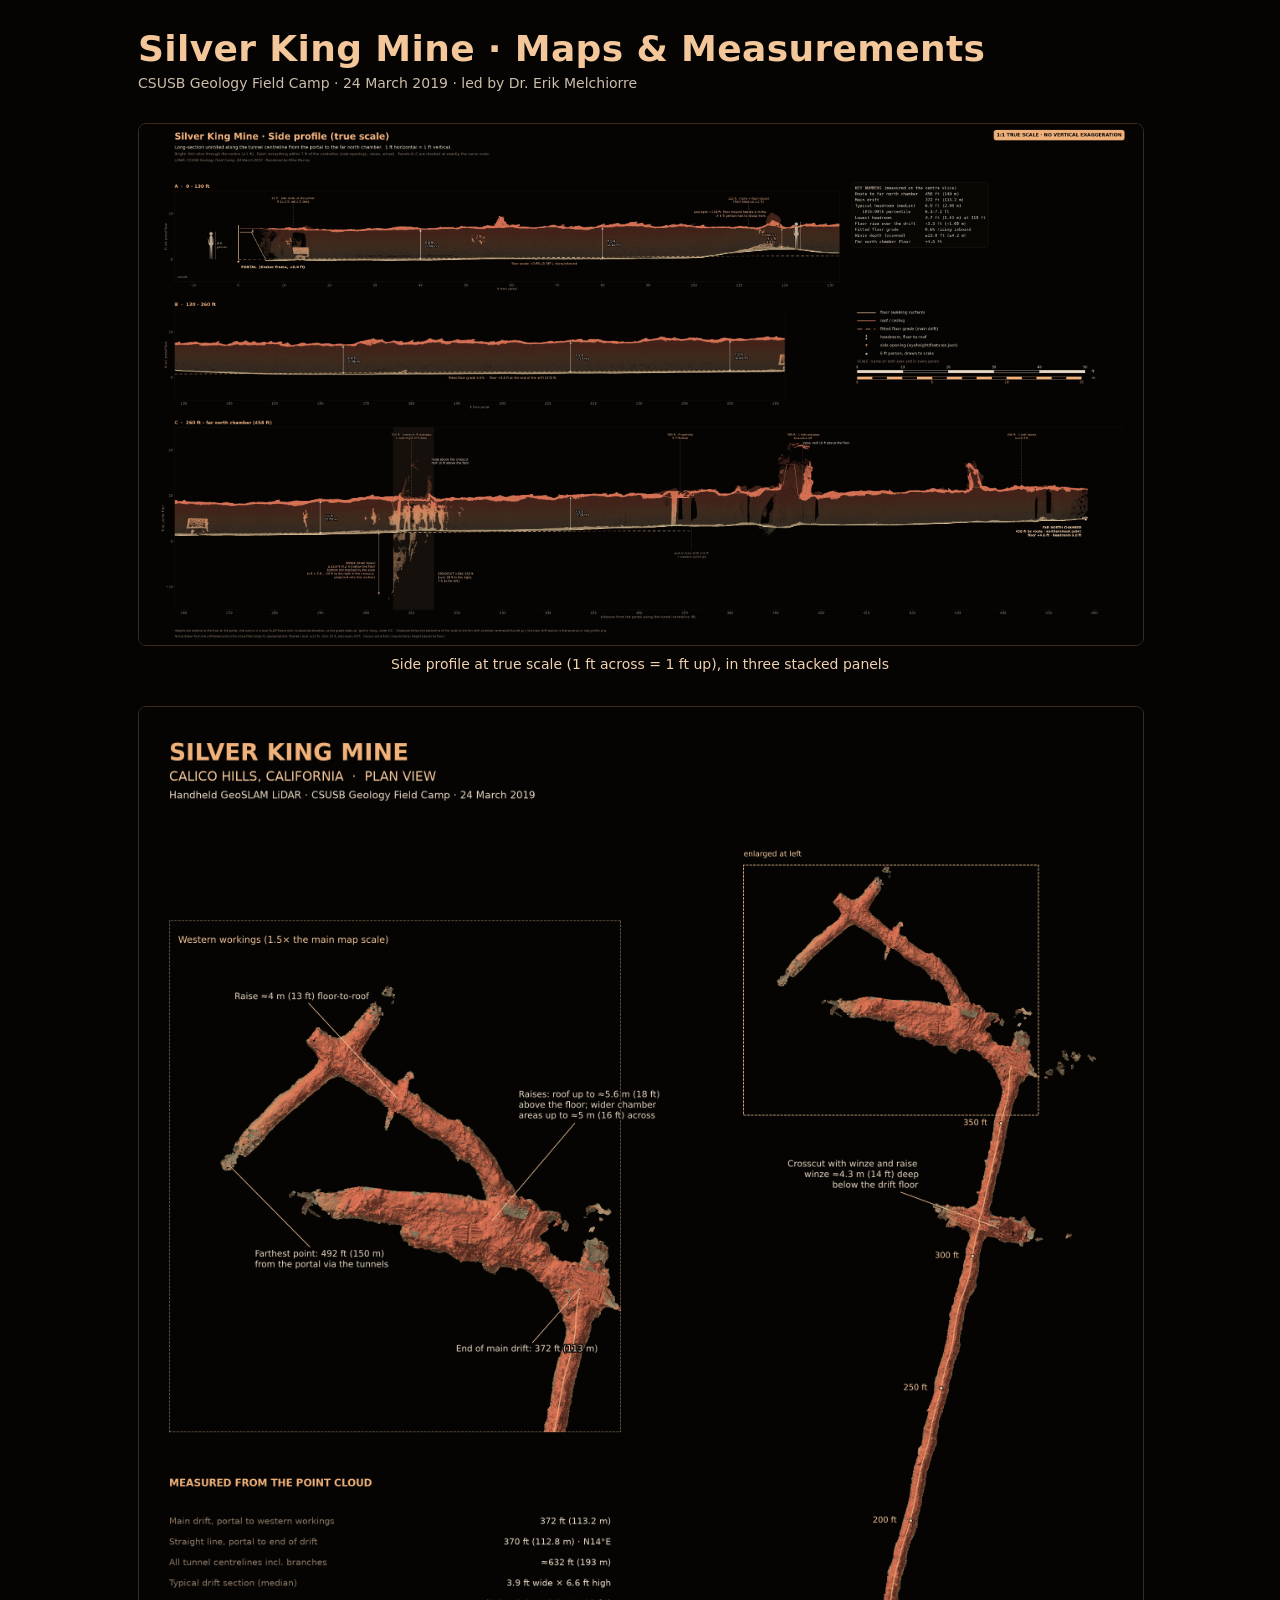
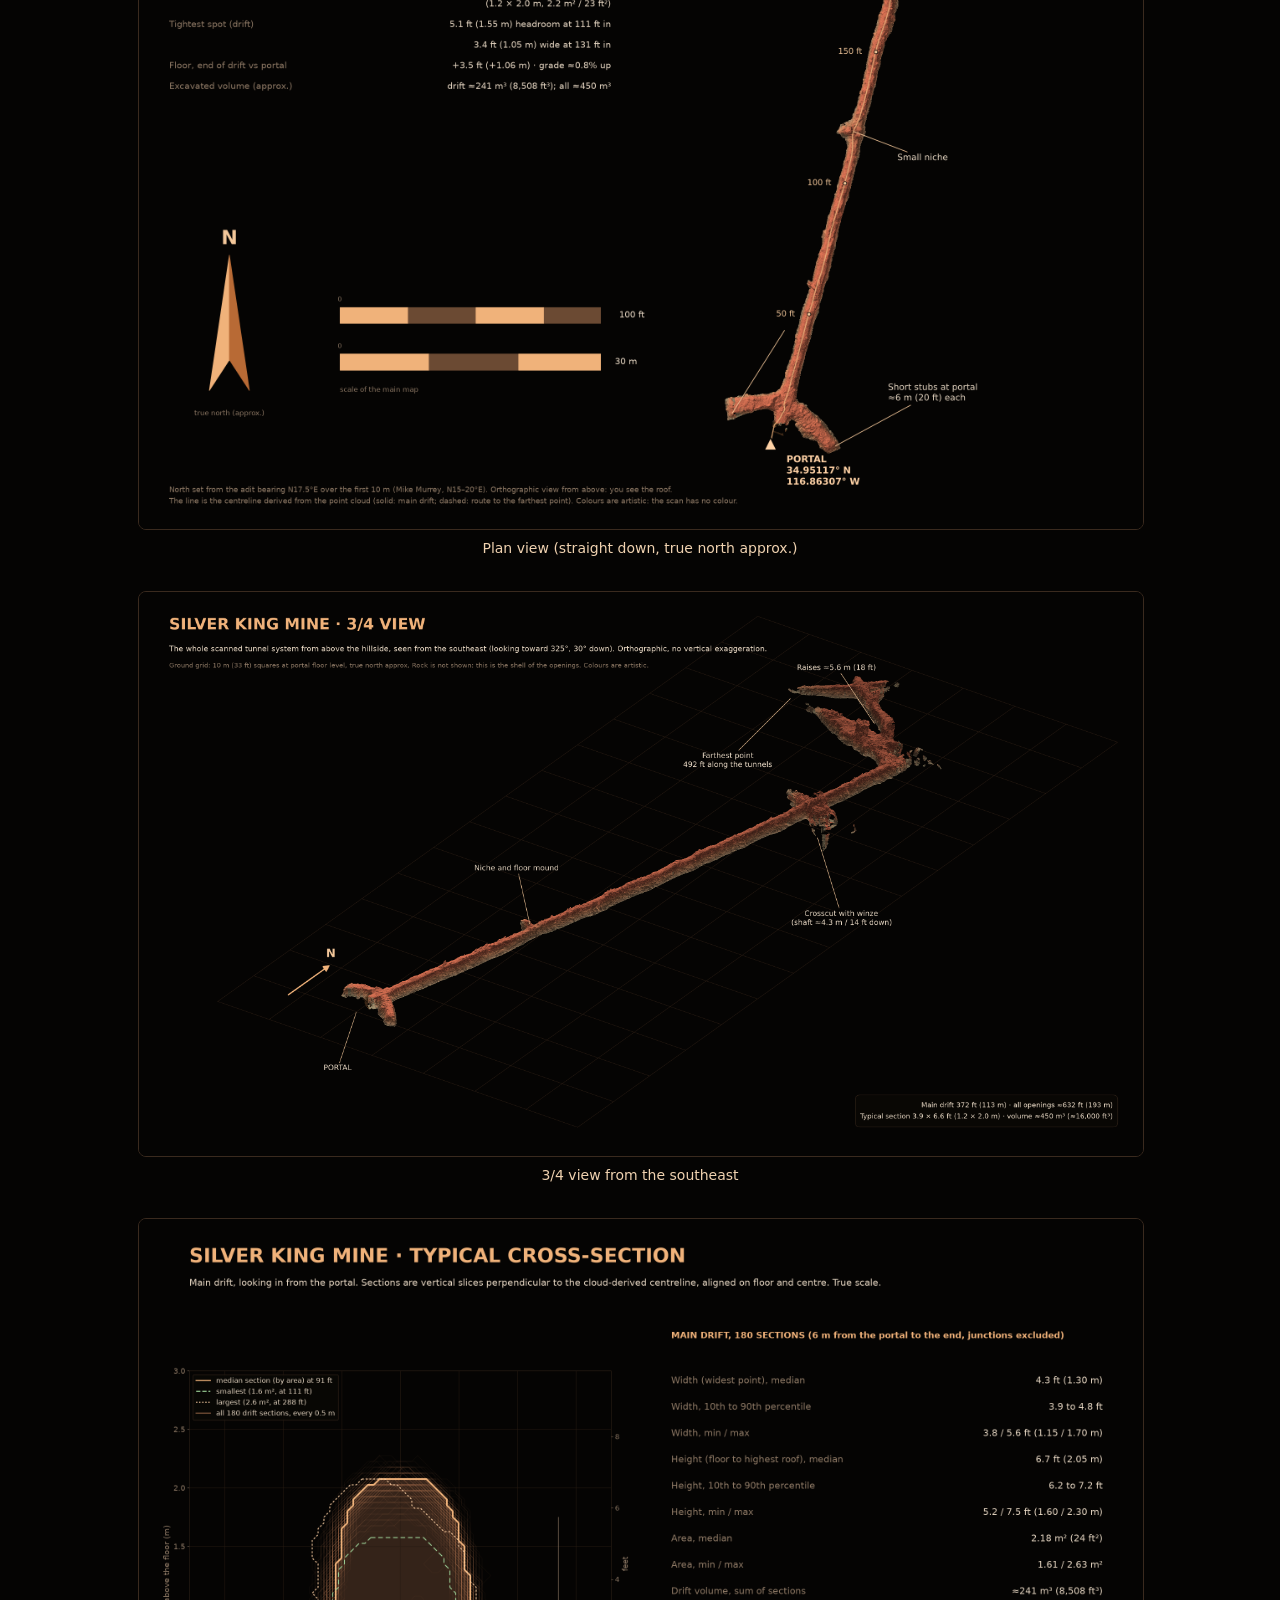
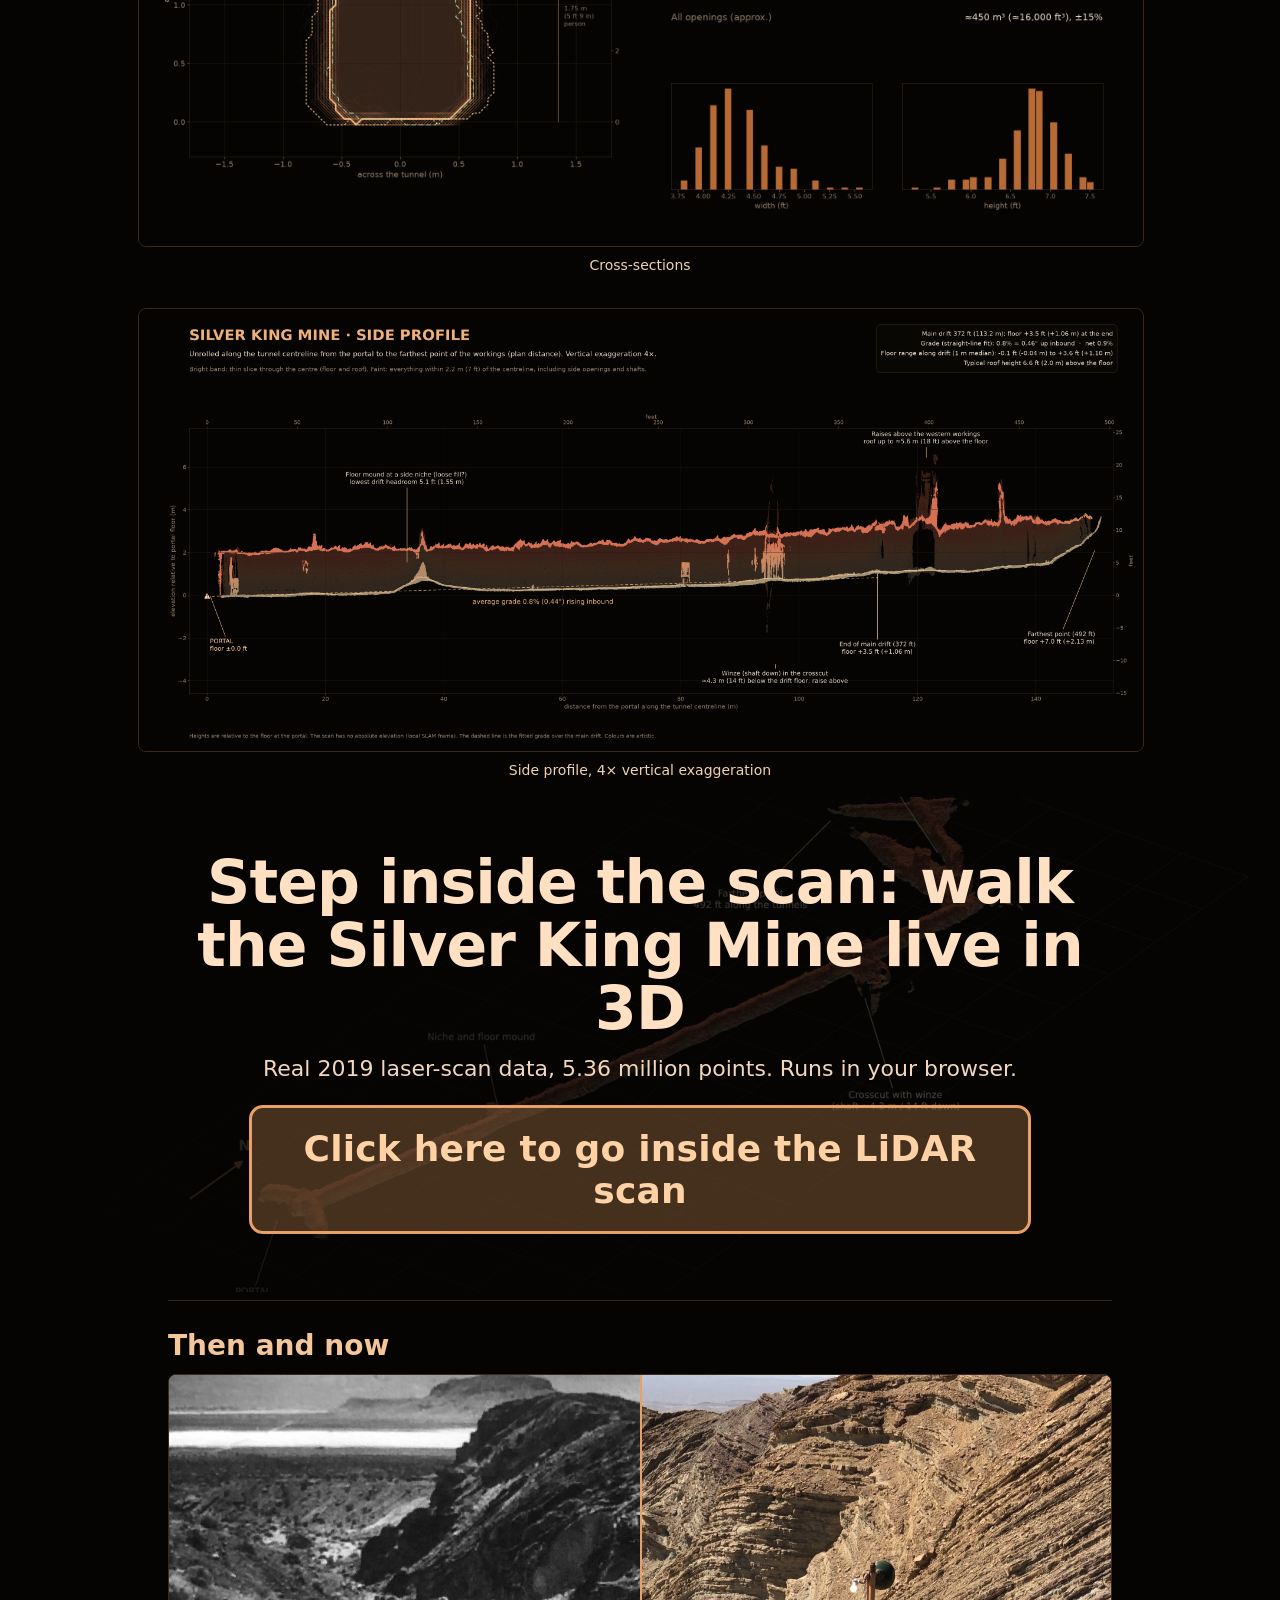
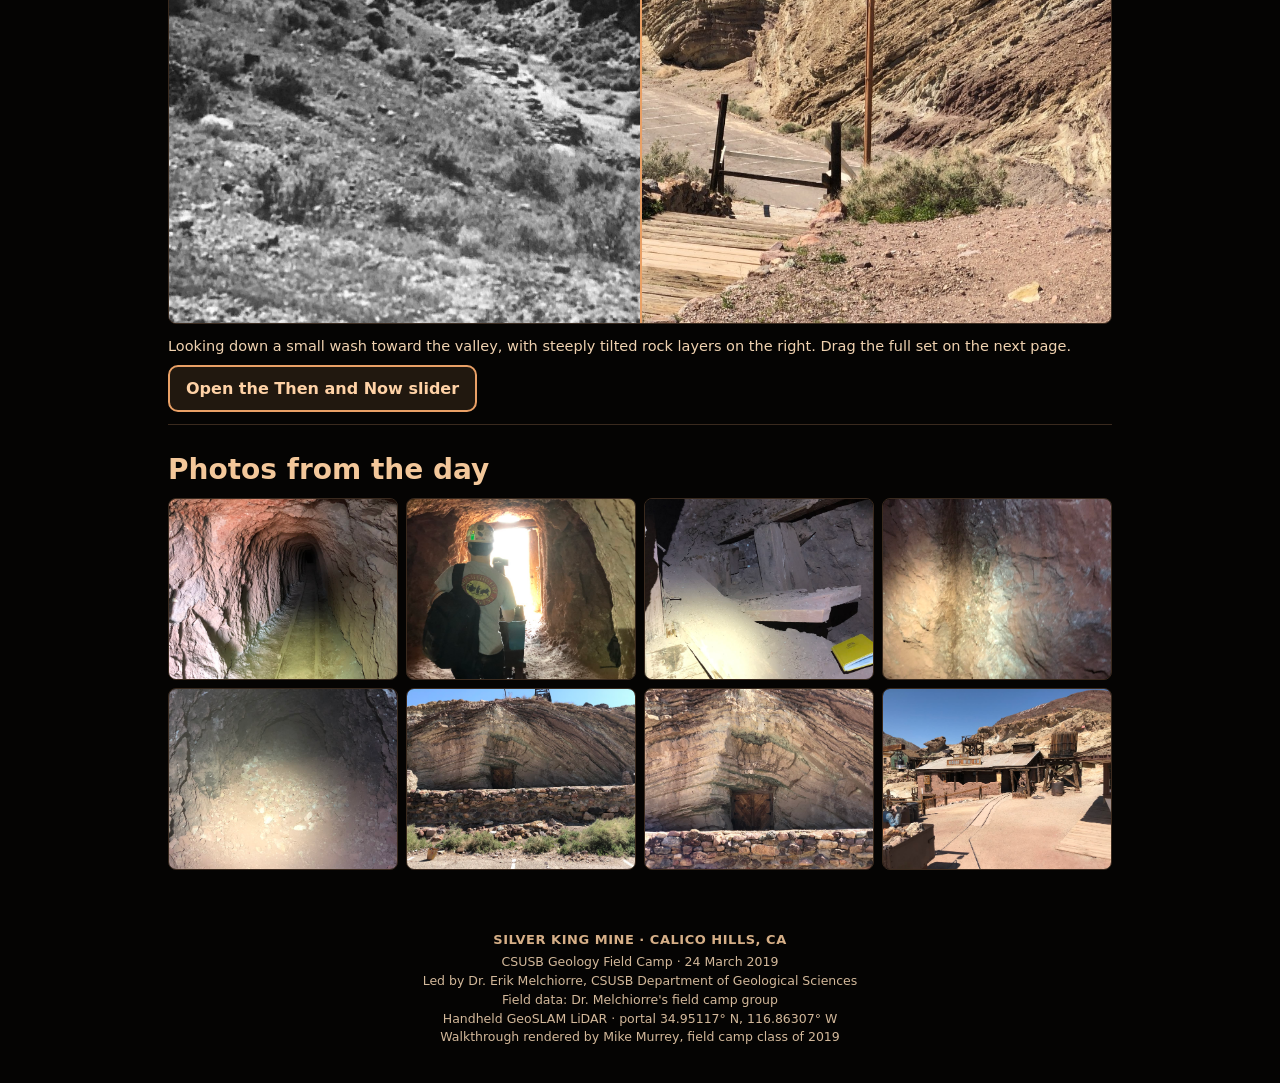
==== commit cb3bac20: "Roll gh-pages content back to cfc6c119. Restore the site tree from before the landing-page merge so " ====
--- a/index.html
+++ b/index.html
@@ -2,80 +2,52 @@
 <html lang="en"><head><meta charset="utf-8">
 <title>Silver King Mine, Calico: 2019 LiDAR scan</title>
 <meta name="viewport" content="width=device-width,initial-scale=1">
-<meta name="description" content="Maps, a live 3D walk, then-and-now photos, and the original 2019 LiDAR scans of the Silver King Mine at Calico.">
-<link rel="stylesheet" href="assets/then-now.css">
+<meta name="description" content="Side profile, plan, and cross-sections of the Silver King Mine, then the 2019 LiDAR walkthrough.">
 <style>
 html,body{margin:0;background:#050403;color:#e8d8c4;font-family:system-ui,Segoe UI,Helvetica,Arial,sans-serif}
 img{max-width:100%;height:auto}
 a{color:#f0b27a}
 a:hover{color:#ffd2a6}
-.top{display:flex;flex-wrap:wrap;align-items:center;justify-content:space-between;gap:10px 16px;width:min(1040px,100%);margin:0 auto;padding:14px 18px 6px;box-sizing:border-box}
-.brand{color:#f3c79a;font-weight:750;font-size:18px;text-decoration:none}
-.brand:hover{color:#ffd2a6}
-.top nav{display:flex;flex-wrap:wrap;gap:8px;align-items:center}
-.top nav a{text-decoration:none;color:#f0d2b0;font-weight:700;font-size:16px;padding:8px 10px;border-radius:8px}
-.top nav a:hover{color:#fff;background:rgba(255,255,255,.06)}
-.top nav a.dl{background:#0f9d9a;color:#04221f;border:2px solid #d7fffb;padding:10px 14px}
-.top nav a.dl:hover{background:#0c7f7c;color:#f3fffd}
-.maps{width:min(1040px,100%);margin:0 auto;padding:18px 18px 8px;box-sizing:border-box}
+.maps{width:min(1040px,100%);margin:0 auto;padding:28px 18px 8px;box-sizing:border-box}
 .maps h1{font-weight:600;font-size:clamp(26px,4vw,36px);margin:0 0 6px;color:#f3c79a;letter-spacing:.01em}
-.credit{margin:0 0 8px;font-size:15px;line-height:1.45;opacity:.92}
-.tribute{margin:0 0 18px;max-width:68ch;font-size:16px;line-height:1.5;color:#f0d2b0}
+.credit{margin:0 0 18px;font-size:14px;opacity:.88}
 .maps figure{margin:32px 0 8px}
 .maps figure a{display:block}
 .maps figure img{width:100%;height:auto;display:block;border-radius:8px;border:1px solid #3a2a1e;background:#0a0705}
-.maps figcaption{margin-top:8px;text-align:center;font-size:15px;line-height:1.45;color:#f0d2b0}
-.enter{position:relative;display:flex;flex-direction:column;align-items:center;justify-content:center;text-align:center;gap:14px;padding:54px 22px 58px;box-sizing:border-box;background:#120c09 url("assets/hero/oblique_3d.jpg") center/cover no-repeat;border-top:5px solid #0f9d9a;border-bottom:5px solid #0f9d9a}
+.maps figcaption{margin-top:8px;text-align:center;font-size:14px;line-height:1.45;color:#f0d2b0}
+.enter{position:relative;display:flex;flex-direction:column;align-items:center;justify-content:center;text-align:center;gap:14px;padding:54px 22px 58px;box-sizing:border-box;background:#120c09 url("assets/hero/oblique_3d.jpg") center/cover no-repeat}
 .enter::before{content:"";position:absolute;inset:0;background:linear-gradient(100deg,rgba(5,4,3,.92) 0%,rgba(5,4,3,.78) 46%,rgba(5,4,3,.55) 100%)}
-.enter h2,.enter p,.enter .go,.enter .gos{position:relative;z-index:1}
-.enter .gos{display:flex;flex-wrap:wrap;gap:12px 14px;justify-content:center;align-items:center}
-.enter .go.hd{padding:14px 18px;font-size:clamp(16px,2.2vw,22px);animation:none;background:#146e6c}
-.enter .go.hd:hover{background:#0c7f7c;color:#f3fffd}
+.enter h2,.enter p,.enter .go{position:relative;z-index:1}
 .enter h2{margin:0;max-width:16em;font-size:clamp(34px,5.4vw,60px);font-weight:800;line-height:1.05;letter-spacing:-.015em;color:#ffe0c2}
 .enter p{margin:0;max-width:36em;font-size:clamp(17px,2.3vw,22px);line-height:1.35;color:#f3d7bc}
-.go{display:inline-block;max-width:min(760px,94vw);margin-top:8px;padding:22px 28px;border:3px solid #d7fffb;border-radius:16px;background:#0f9d9a;color:#04221f;font-size:clamp(24px,4.2vw,36px);font-weight:800;letter-spacing:.2px;line-height:1.15;text-align:center;text-decoration:none;animation:softpulse 2.6s ease-in-out infinite}
-.go:hover{background:#0c7f7c;color:#f3fffd;animation:none}
-@keyframes softpulse{
- 0%,100%{box-shadow:0 0 0 0 rgba(15,157,154,.5),0 10px 28px rgba(0,0,0,.35)}
- 70%{box-shadow:0 0 0 16px rgba(15,157,154,0),0 10px 28px rgba(0,0,0,.35)}
-}
-@media (prefers-reduced-motion:reduce){.go{animation:none}}
-.rest{width:min(1040px,100%);margin:0 auto;padding:8px 18px 12px;box-sizing:border-box}
-.rest h2{margin:0 0 10px;font-size:clamp(24px,3vw,32px);font-weight:700;color:#f3c79a}
-.lead{margin:0 0 14px;font-size:17px;line-height:1.5;max-width:70ch}
-.block{margin:22px 0;padding:18px 16px 20px;border:2px solid rgba(15,157,154,.9);border-radius:16px;background:rgba(15,157,154,.07)}
-.cta{display:inline-block;margin:12px 0 4px;padding:16px 20px;border:2px solid #d7fffb;border-radius:12px;background:#0f9d9a;color:#04221f;font-size:clamp(18px,2.4vw,22px);font-weight:800;line-height:1.25;text-align:center;text-decoration:none}
-.cta:hover{background:#0c7f7c;color:#f3fffd}
-.dls{display:flex;flex-direction:column;align-items:flex-start;gap:4px}
-.strip{display:flex;gap:10px;overflow-x:auto;padding:10px;border:3px solid #0f9d9a;border-radius:12px;background:#0a0705;-webkit-overflow-scrolling:touch}
-.strip a{flex:0 0 auto;position:relative;display:block;border-radius:8px;overflow:hidden}
-.strip img{display:block;height:148px;width:auto;max-width:none}
-.strip .vid{border:3px solid #0f9d9a;box-shadow:0 0 0 2px rgba(15,157,154,.35)}
-.badge{position:absolute;top:8px;left:8px;background:#0f9d9a;color:#04221f;font:800 13px/1 system-ui,sans-serif;letter-spacing:.06em;padding:5px 7px;border-radius:5px}
-.play{position:absolute;left:50%;top:50%;transform:translate(-50%,-50%);width:54px;height:54px;border-radius:50%;background:rgba(4,34,31,.72);color:#f3fffd;border:3px solid #0f9d9a;font-size:26px;line-height:48px;text-align:center}
-footer{padding:28px 18px 40px;text-align:center;font-size:14px;line-height:1.55;color:#f0d2b0}
-footer .place{display:block;margin-bottom:4px;font-size:14px;font-weight:700;letter-spacing:.04em;color:#f3c79a}
-footer .cta{margin-top:14px}
-@media(max-width:700px){
- .cta,.go{display:block}
- .top nav a{font-size:15px}
- .strip img{height:120px}
-}
+.go{display:inline-block;max-width:min(720px,94vw);margin-top:8px;padding:20px 28px;border:3px solid #e9a066;border-radius:14px;background:rgba(233,160,102,.28);color:#ffd2a6;font-size:clamp(24px,4.2vw,36px);font-weight:800;letter-spacing:.2px;line-height:1.15;text-align:center;text-decoration:none}
+.go:hover{background:rgba(233,160,102,.48);color:#fff}
+.rest{width:min(980px,100%);margin:0 auto;padding:8px 18px 12px;box-sizing:border-box}
+.rest section{padding:28px 0 8px;border-top:1px solid #3a2a1e}
+.rest h2{margin:0 0 10px;font-size:clamp(22px,3vw,28px);font-weight:650;color:#f3c79a}
+.more{display:inline-block;margin:8px 0 4px;padding:12px 16px;border:2px solid #e9a066;border-radius:10px;background:rgba(233,160,102,.12);color:#ffd2a6;font-weight:750;text-decoration:none}
+.more:hover{background:rgba(233,160,102,.24);color:#fff}
+.split{position:relative;display:block;margin:12px 0;border-radius:8px;overflow:hidden;border:1px solid #3a2a1e;background:#0a0705}
+.split img{display:block;width:100%}
+.split .clip{position:absolute;left:0;top:0;bottom:0;width:50%;overflow:hidden;border-right:2px solid #e9a066}
+.split .clip img{width:200%;max-width:none;height:100%;object-fit:cover;object-position:left center}
+.cap{margin:6px 0 0;font-size:14.5px;line-height:1.45;color:#f0d2b0}
+.gallery{display:grid;grid-template-columns:1fr 1fr;gap:8px;margin:12px 0}
+@media(min-width:800px){.gallery{grid-template-columns:repeat(4,1fr)}}
+.gallery button{appearance:none;padding:0;border:1px solid #3a2a1e;border-radius:8px;background:#0a0705;cursor:pointer;overflow:hidden}
+.gallery img{display:block;width:100%;height:180px;object-fit:cover}
+@media(max-width:699px){.gallery img{height:140px}}
+footer{padding:28px 18px 36px;text-align:center;font-size:12.5px;line-height:1.5;color:#f0d2b0;opacity:.88}
+footer .place{display:block;margin-bottom:4px;font-size:13px;font-weight:700;letter-spacing:.04em;color:#f3c79a;opacity:1}
+#lightbox{position:fixed;inset:0;z-index:20;background:rgba(5,4,3,.92);display:flex;align-items:center;justify-content:center;padding:18px;box-sizing:border-box}
+#lightbox[hidden]{display:none}
+#lightbox img{max-width:min(1100px,100%);max-height:86vh;border-radius:8px;border:1px solid #3a2a1e}
+#lightbox .x{position:absolute;top:12px;right:12px;appearance:none;background:rgba(10,7,5,.8);color:#ffd2a6;border:1px solid #e9a066;border-radius:8px;padding:8px 12px;font:700 14px system-ui,sans-serif;cursor:pointer}
 </style></head>
 <body>
-<header class="top">
-<a class="brand" href="index.html">Silver King Mine</a>
-<nav>
-<a href="#enter">Step inside</a>
-<a href="#then">Then and now</a>
-<a href="#photos">Photos and videos</a>
-<a class="dl" href="#download">Download data</a>
-</nav>
-</header>
 <article class="maps" id="maps">
 <h1>Silver King Mine · Maps &amp; Measurements</h1>
-<p class="credit">CSUSB geology field camp (Spring 2019)</p>
-<p class="tribute">Built from data collected during the Spring 2019 CSUSB geology field camp at the Silver King Mine, Calico. A great week of real field geology, and this is a way to walk back into it.</p>
+<p class="credit">CSUSB Geology Field Camp · 24 March 2019 · led by Dr. Erik Melchiorre</p>
 <figure>
 <a href="renders/side_profile_true.png"><img src="renders/side_profile_true_preview.jpg" alt="Side profile of the Silver King Mine at true scale, in three stacked panels"></a>
 <figcaption>Side profile at true scale (1 ft across = 1 ft up), in three stacked panels</figcaption>
@@ -100,59 +72,60 @@
 <section class="enter" id="enter">
 <h2>Step inside the scan: walk the Silver King Mine live in 3D</h2>
 <p>Real 2019 laser-scan data, 5.36 million points. Runs in your browser.</p>
-<div class="gos">
 <a class="go" href="walk.html">Click here to go inside the LiDAR scan</a>
-<a class="go hd" href="walk-hd.html">Full detail version (desktop)</a>
-</div>
 </section>
 <div class="rest">
-<section class="block" id="then">
+<section id="then">
 <h2>Then and now</h2>
-<p class="lead">Black-and-white prints from the Calico trip beside colour photos from 25 March 2019. Drag the line. Then (left) is the older print. Now (right) is the colour photo.</p>
-<div id="then-list"></div>
-<a class="cta" href="slider.html">Click here to open the full Then and Now page</a>
+<a class="split" href="slider.html" aria-label="Preview of the wash and tilted rocks, then and now">
+<img src="assets/pairs/pair01_new.jpg" alt="" width="1600" height="930">
+<span class="clip"><img src="assets/pairs/pair01_old.jpg" alt="A wash and tilted rock layers: black-and-white print beside the colour photo"></span>
+</a>
+<p class="cap">Looking down a small wash toward the valley, with steeply tilted rock layers on the right. Drag the full set on the next page.</p>
+<a class="more" href="slider.html">Open the Then and Now slider</a>
 </section>
-<section class="block" id="photos">
-<h2>Photos and videos from the day</h2>
-<p class="lead"><span id="mediacount">97 photos and 5 videos</span> from the 24 March 2019 field camp: the tunnel, the portal, survey notes, and the ghost-town overlook.</p>
-<div class="strip">
-<a href="gallery.html"><img src="photos/thumb_006.jpg" alt="Mine entrance" width="160" height="120"></a>
-<a href="gallery.html"><img src="photos/thumb_001.jpg" alt="Inside the tunnel" width="120" height="160"></a>
-<a href="gallery.html"><img src="photos/thumb_026.jpg" alt="Old mine map" width="120" height="160"></a>
-<a href="gallery.html"><img src="photos/thumb_003.jpg" alt="Survey notes" width="120" height="160"></a>
-<a href="gallery.html"><img src="photos/thumb_071.jpg" alt="Ghost-town overlook" width="160" height="120"></a>
-<a class="vid" href="gallery.html#v-video_01"><img src="videos/poster_01.jpg" alt="Video: walking up to the mine entrance"><span class="badge">VIDEO</span><span class="play" aria-hidden="true">&#9654;</span></a>
-</div>
-<a class="cta" href="gallery.html">Click here to see all photos and videos</a>
-</section>
-<section class="block" id="download">
-<h2>Download the original scan data</h2>
-<p class="lead">These are the original 2019 handheld LiDAR scans, saved as LAZ files (about 50 MB each). Coordinates are in metres, in a local frame, and the two scans are separate files. Open them with CloudCompare or QGIS. The walk-through above uses a smaller, registered copy of about 5.36 million points.</p>
-<p class="lead">Collected and processed by the class during the Spring 2019 CSUSB geology field camp.</p>
-<div class="dls">
-<a class="cta" href="download/calico_scan_a.laz" download="calico_scan_a.laz">Click here to download Scan A (49.6 MB)</a>
-<a class="cta" href="download/calico_scan_b.laz" download="calico_scan_b.laz">Click here to download Scan B (50.7 MB)</a>
-<a class="cta" href="download/README.txt" download="README.txt">Click here to download the notes</a>
+<section id="photos">
+<h2>Photos from the day</h2>
+<div class="gallery">
+<button type="button" data-full="assets/photos/IMG_2933.jpg"><img src="assets/photos/IMG_2933.jpg" alt="2019 field-camp photo IMG_2933" loading="lazy" width="1400" height="1866"></button>
+<button type="button" data-full="assets/photos/IMG_2944.jpg"><img src="assets/photos/IMG_2944.jpg" alt="2019 field-camp photo IMG_2944" loading="lazy" width="1400" height="1050"></button>
+<button type="button" data-full="assets/photos/IMG_2956.jpg"><img src="assets/photos/IMG_2956.jpg" alt="2019 field-camp photo IMG_2956" loading="lazy" width="1400" height="1866"></button>
+<button type="button" data-full="assets/photos/IMG_2959.jpg"><img src="assets/photos/IMG_2959.jpg" alt="2019 field-camp photo IMG_2959" loading="lazy" width="1400" height="1866"></button>
+<button type="button" data-full="assets/photos/IMG_2960.jpg"><img src="assets/photos/IMG_2960.jpg" alt="2019 field-camp photo IMG_2960" loading="lazy" width="1400" height="1866"></button>
+<button type="button" data-full="assets/photos/IMG_3009.jpg"><img src="assets/photos/IMG_3009.jpg" alt="2019 field-camp photo IMG_3009" loading="lazy" width="1400" height="1050"></button>
+<button type="button" data-full="assets/photos/IMG_3010.jpg"><img src="assets/photos/IMG_3010.jpg" alt="2019 field-camp photo IMG_3010" loading="lazy" width="1400" height="1050"></button>
+<button type="button" data-full="assets/photos/IMG_3035.jpg"><img src="assets/photos/IMG_3035.jpg" alt="2019 field-camp photo IMG_3035" loading="lazy" width="1400" height="1050"></button>
 </div>
 </section>
 </div>
 <footer>
 <span class="place">SILVER KING MINE · CALICO HILLS, CA</span>
-CSUSB geology field camp (Spring 2019)<br>
-CSUSB Department of Geological Sciences<br>
-Field data from the class<br>
+CSUSB Geology Field Camp · 24 March 2019<br>
+Led by Dr. Erik Melchiorre, CSUSB Department of Geological Sciences<br>
+Field data: Dr. Melchiorre's field camp group<br>
 Handheld GeoSLAM LiDAR · portal 34.95117° N, 116.86307° W<br>
-Walkthrough rendered by the class of 2019
-<br><a class="cta" href="#download">Download data</a>
+Walkthrough rendered by Mike Murrey, field camp class of 2019
 </footer>
-<script src="assets/then-now.js"></script>
+<div id="lightbox" hidden>
+<button type="button" class="x">Close</button>
+<img alt="">
+</div>
 <script>
-THEN_NOW.mount(document.getElementById('then-list'));
-fetch('photos/photos.json').then(function(r){return r.json();}).then(function(data){
-  var photos=data.filter(function(it){return it.type!=='video';}).length;
-  var videos=data.length-photos;
-  var el=document.getElementById('mediacount');
-  if(el) el.textContent=photos+' photos and '+videos+' videos';
-}).catch(function(){});
+(function(){
+'use strict';
+var box=document.getElementById('lightbox'), pic=box.querySelector('img'), closeBtn=box.querySelector('.x');
+function open(src, alt){
+  pic.src=src; pic.alt=alt||'';
+  box.hidden=false;
+  closeBtn.focus();
+}
+function shut(){ box.hidden=true; pic.removeAttribute('src'); }
+document.querySelectorAll('.gallery button').forEach(function(b){
+  b.addEventListener('click', function(){ open(b.getAttribute('data-full'), b.querySelector('img').alt); });
+});
+closeBtn.addEventListener('click', shut);
+box.addEventListener('click', function(e){ if(e.target===box) shut(); });
+document.addEventListener('keydown', function(e){ if(e.key==='Escape' && !box.hidden) shut(); });
+})();
 </script>
 </body></html>
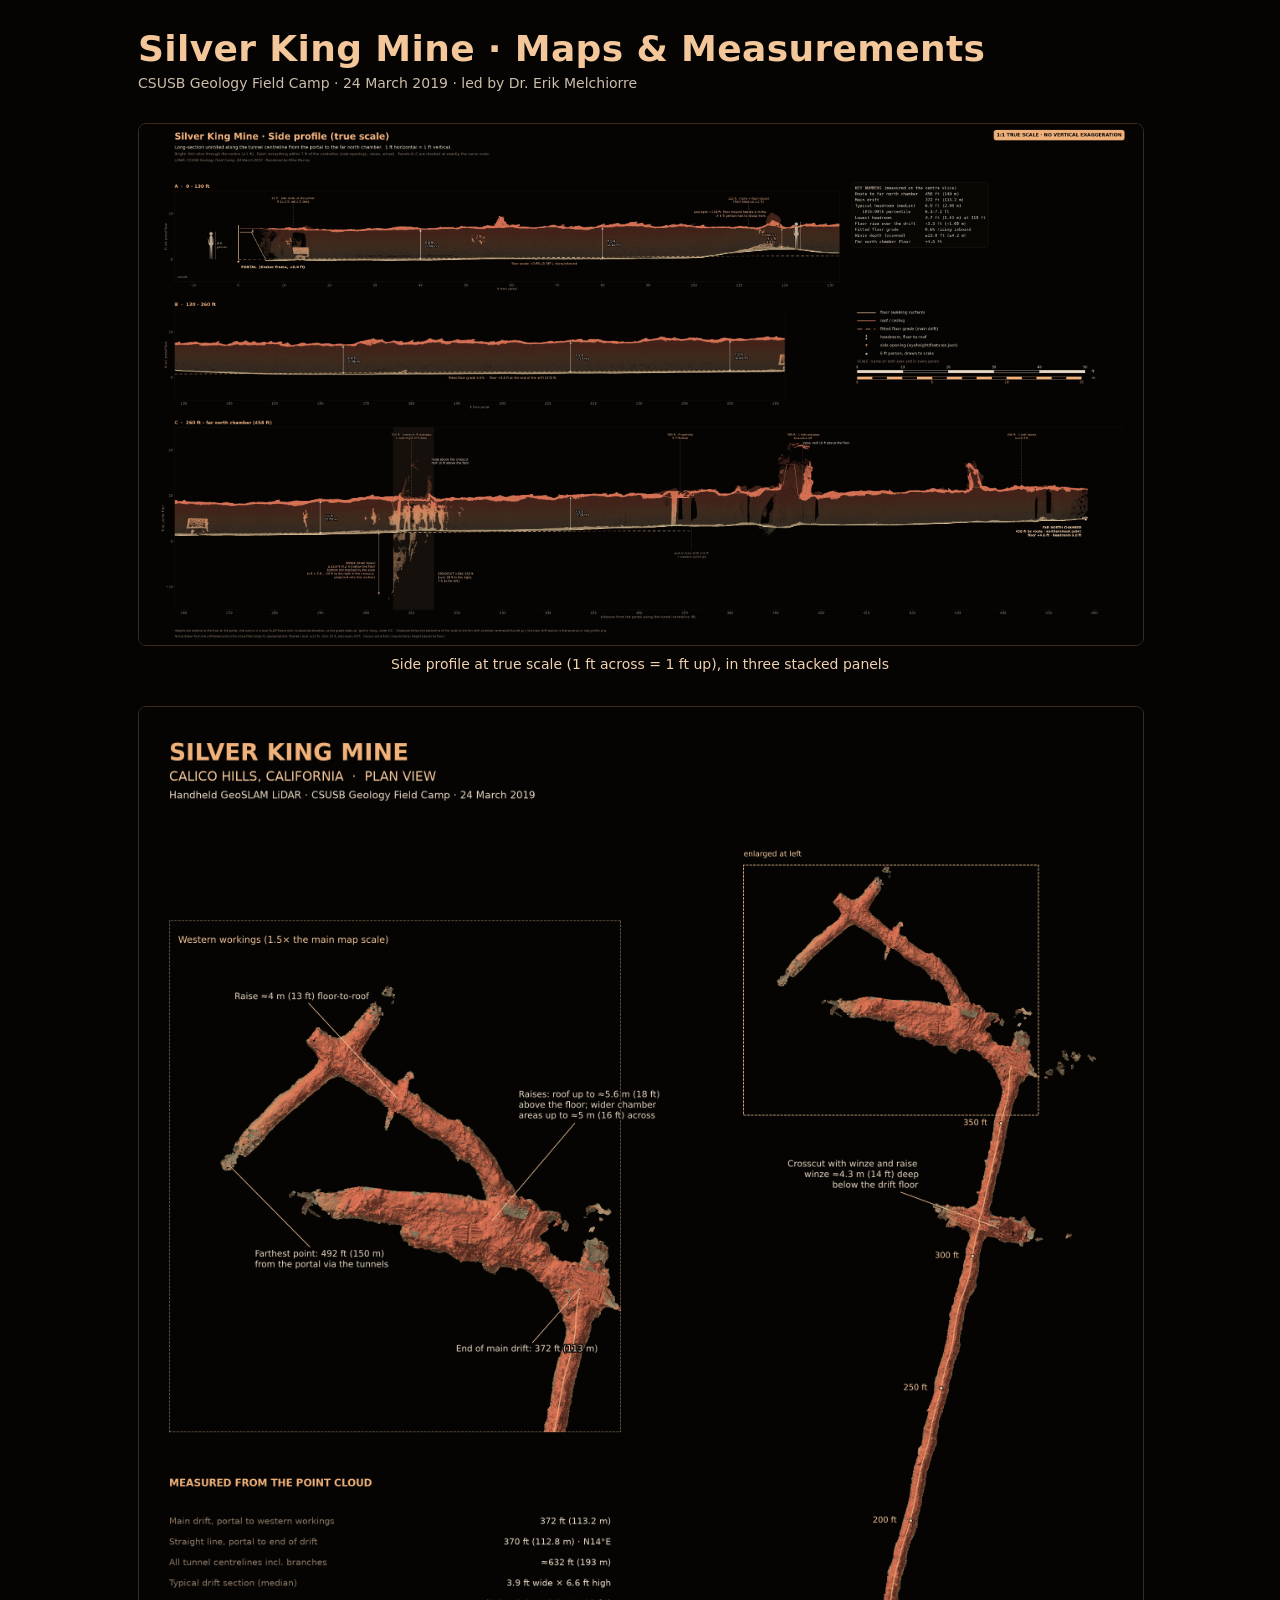
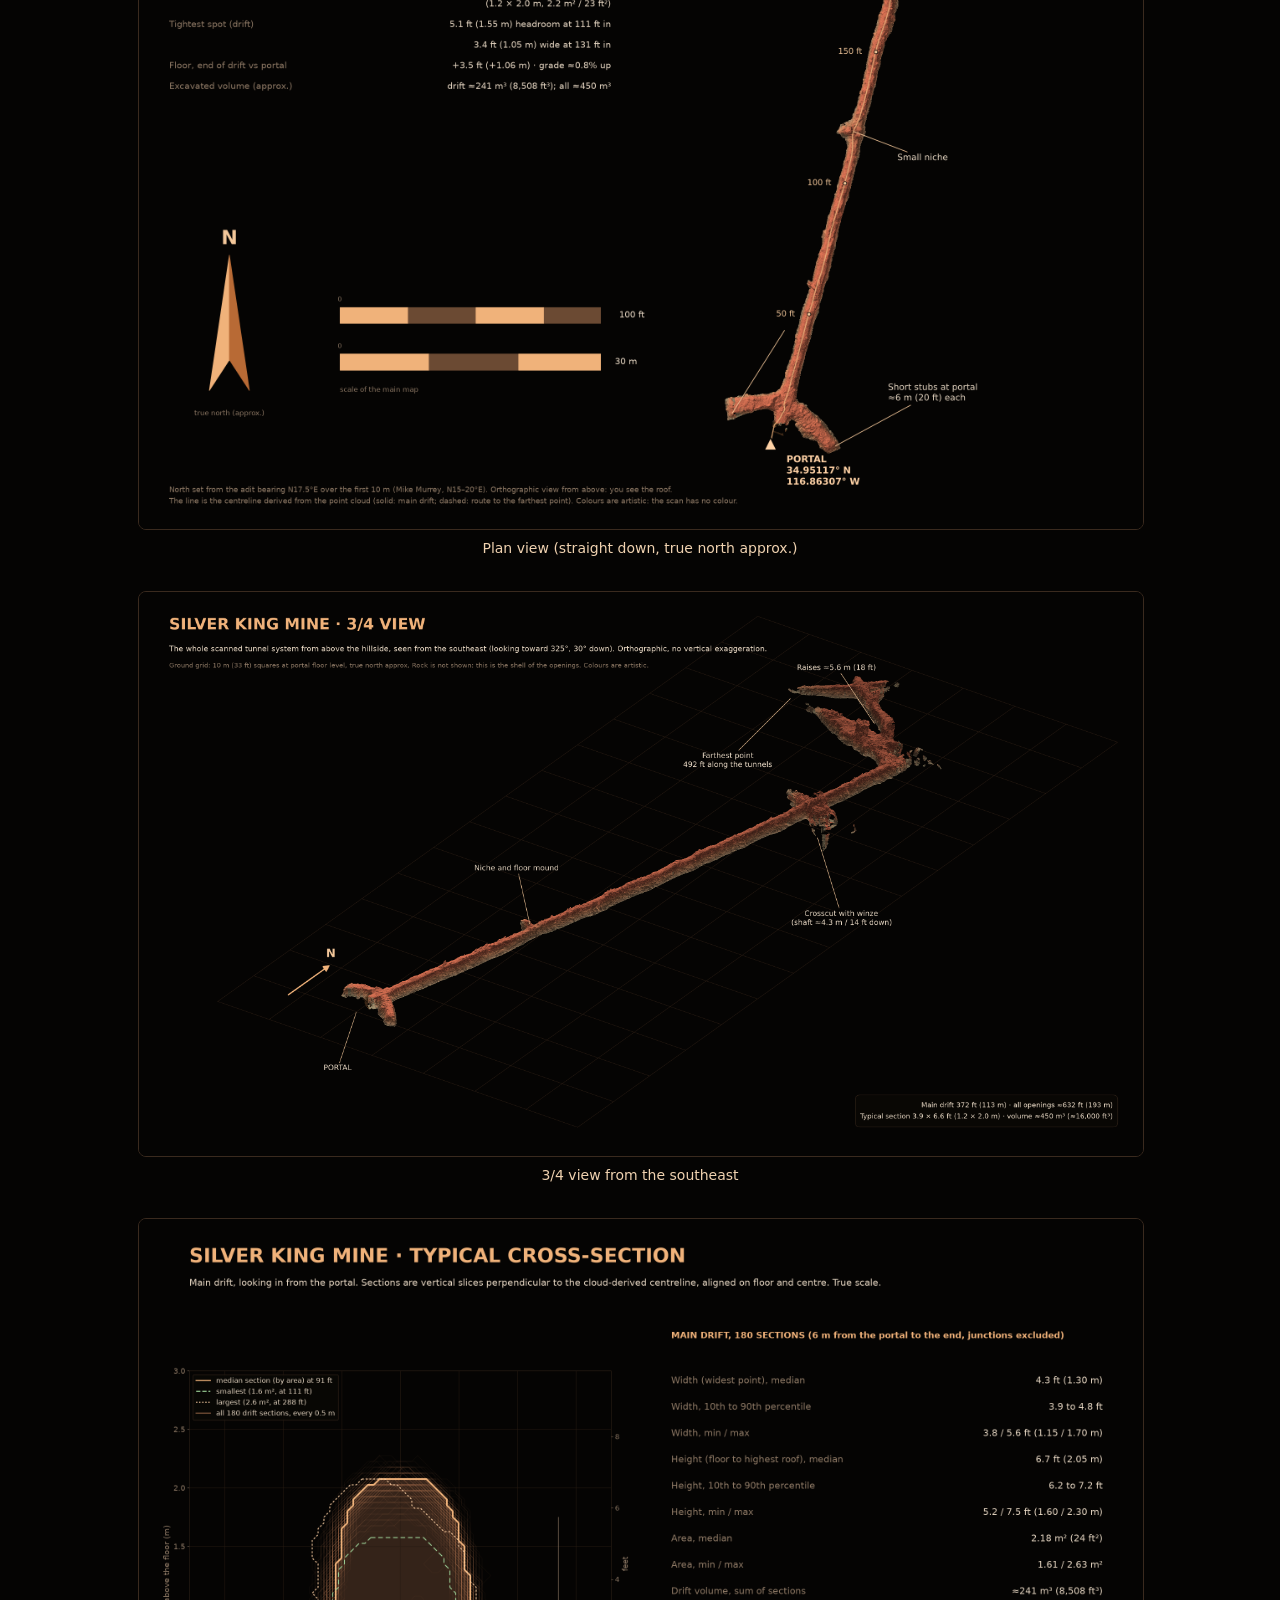
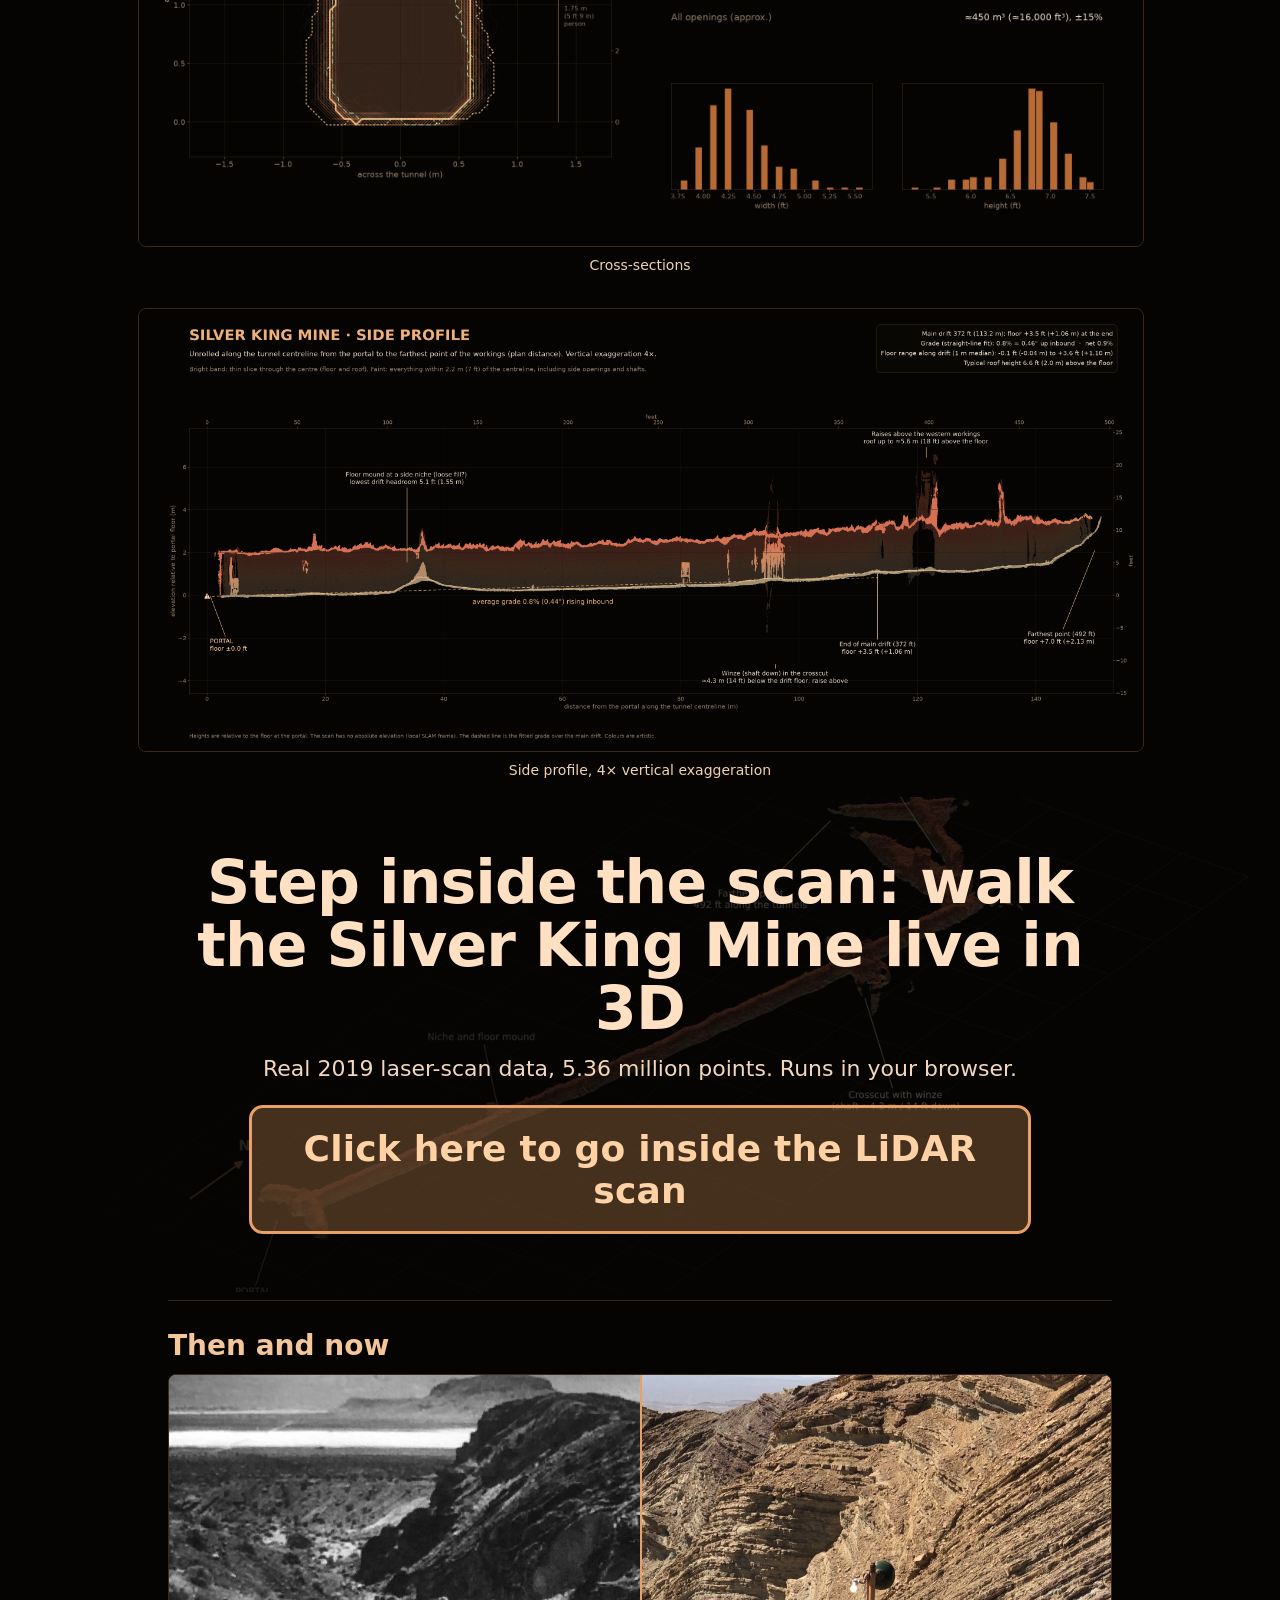
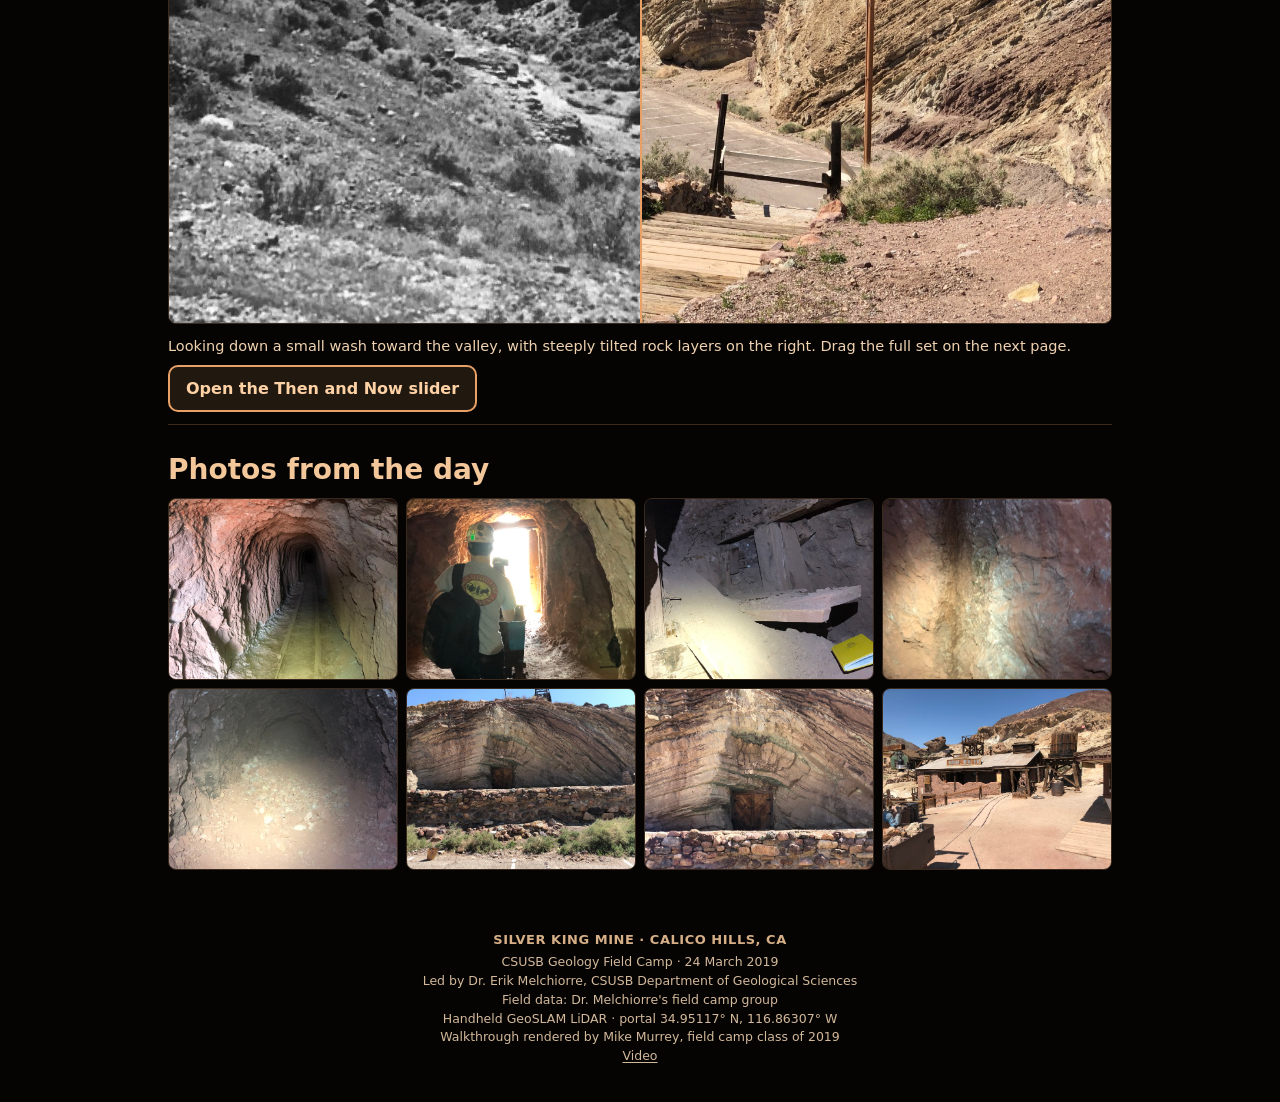
==== commit c6640b2a: "Add a small footer link to the desktop walkthrough video. The file is the 60-second 1280x720 recordi" ====
--- a/index.html
+++ b/index.html
@@ -39,6 +39,8 @@
 @media(max-width:699px){.gallery img{height:140px}}
 footer{padding:28px 18px 36px;text-align:center;font-size:12.5px;line-height:1.5;color:#f0d2b0;opacity:.88}
 footer .place{display:block;margin-bottom:4px;font-size:13px;font-weight:700;letter-spacing:.04em;color:#f3c79a;opacity:1}
+footer a{color:inherit;font-size:inherit;font-weight:400;text-decoration:underline;text-underline-offset:2px}
+footer a:hover{color:inherit}
 #lightbox{position:fixed;inset:0;z-index:20;background:rgba(5,4,3,.92);display:flex;align-items:center;justify-content:center;padding:18px;box-sizing:border-box}
 #lightbox[hidden]{display:none}
 #lightbox img{max-width:min(1100px,100%);max-height:86vh;border-radius:8px;border:1px solid #3a2a1e}
@@ -104,7 +106,8 @@
 Led by Dr. Erik Melchiorre, CSUSB Department of Geological Sciences<br>
 Field data: Dr. Melchiorre's field camp group<br>
 Handheld GeoSLAM LiDAR · portal 34.95117° N, 116.86307° W<br>
-Walkthrough rendered by Mike Murrey, field camp class of 2019
+Walkthrough rendered by Mike Murrey, field camp class of 2019<br>
+<a href="media/walkthrough-desktop.mp4" target="_blank" rel="noopener">Video</a>
 </footer>
 <div id="lightbox" hidden>
 <button type="button" class="x">Close</button>
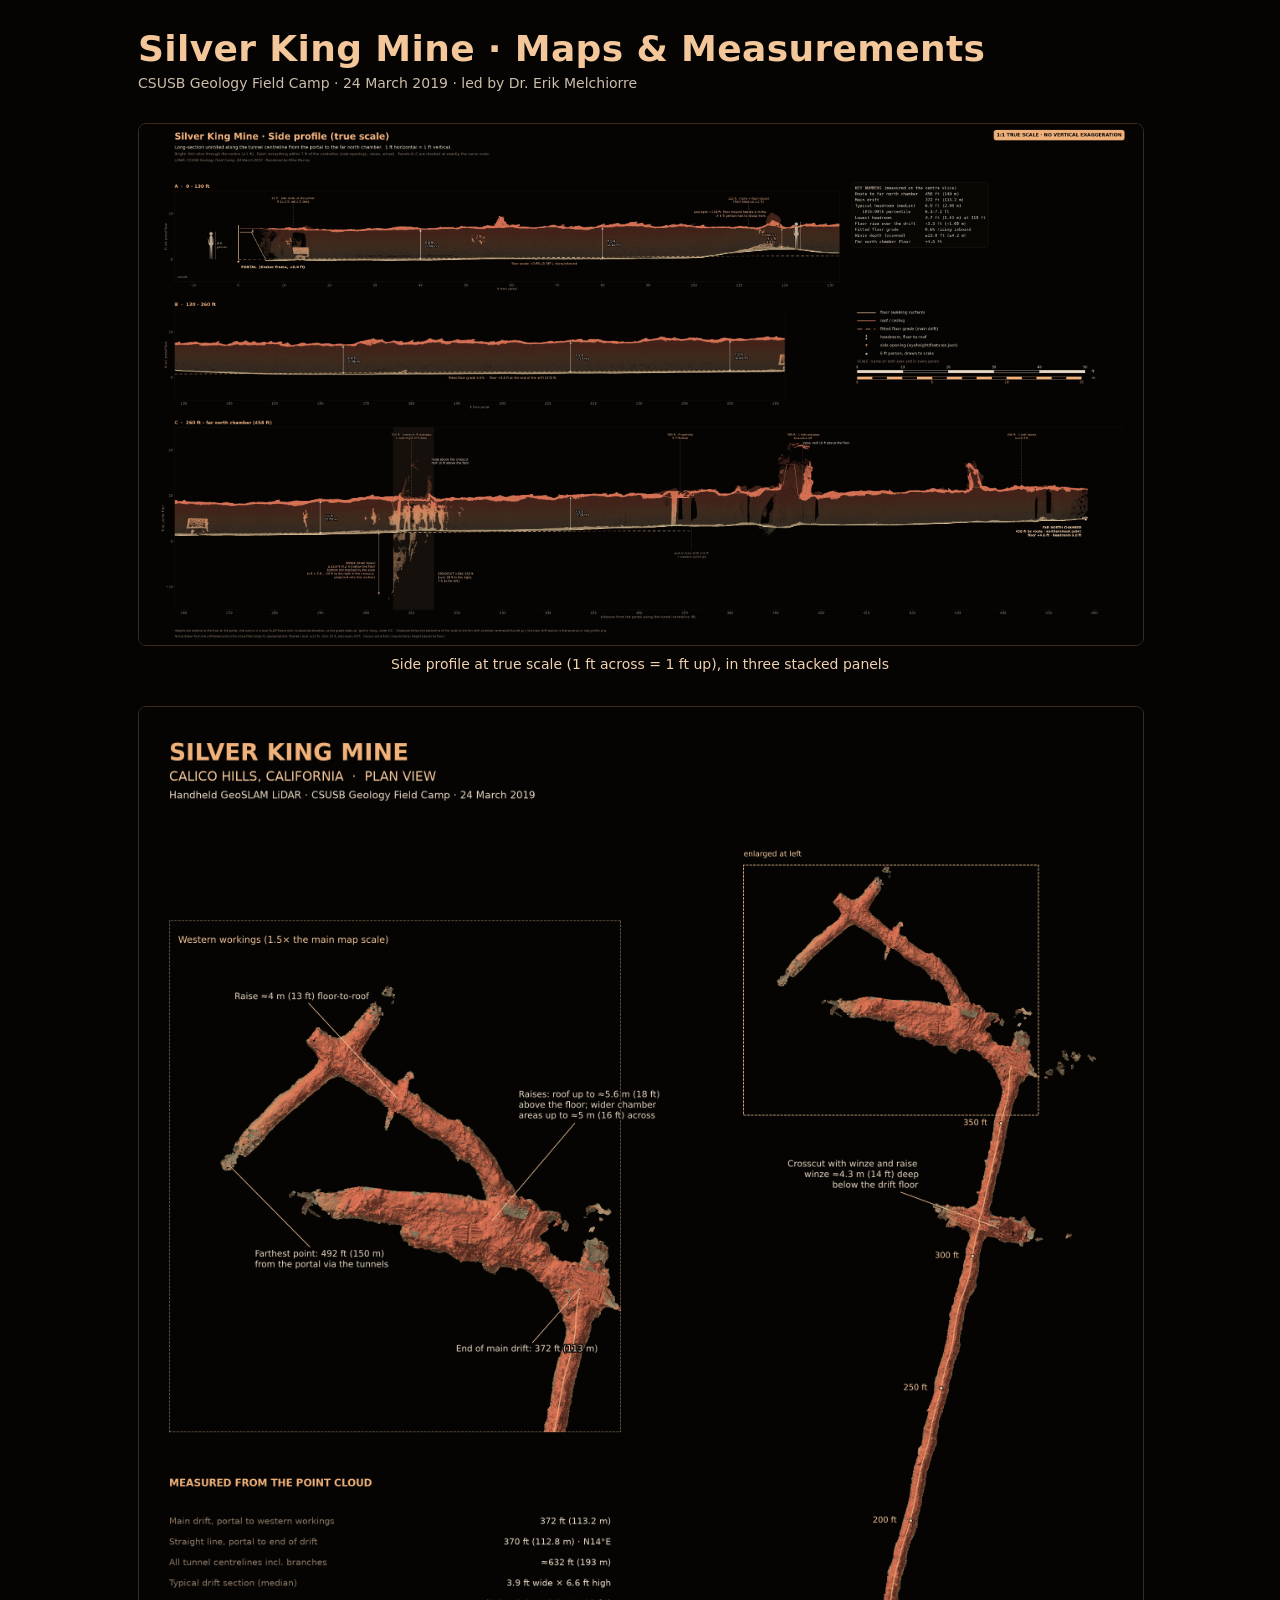
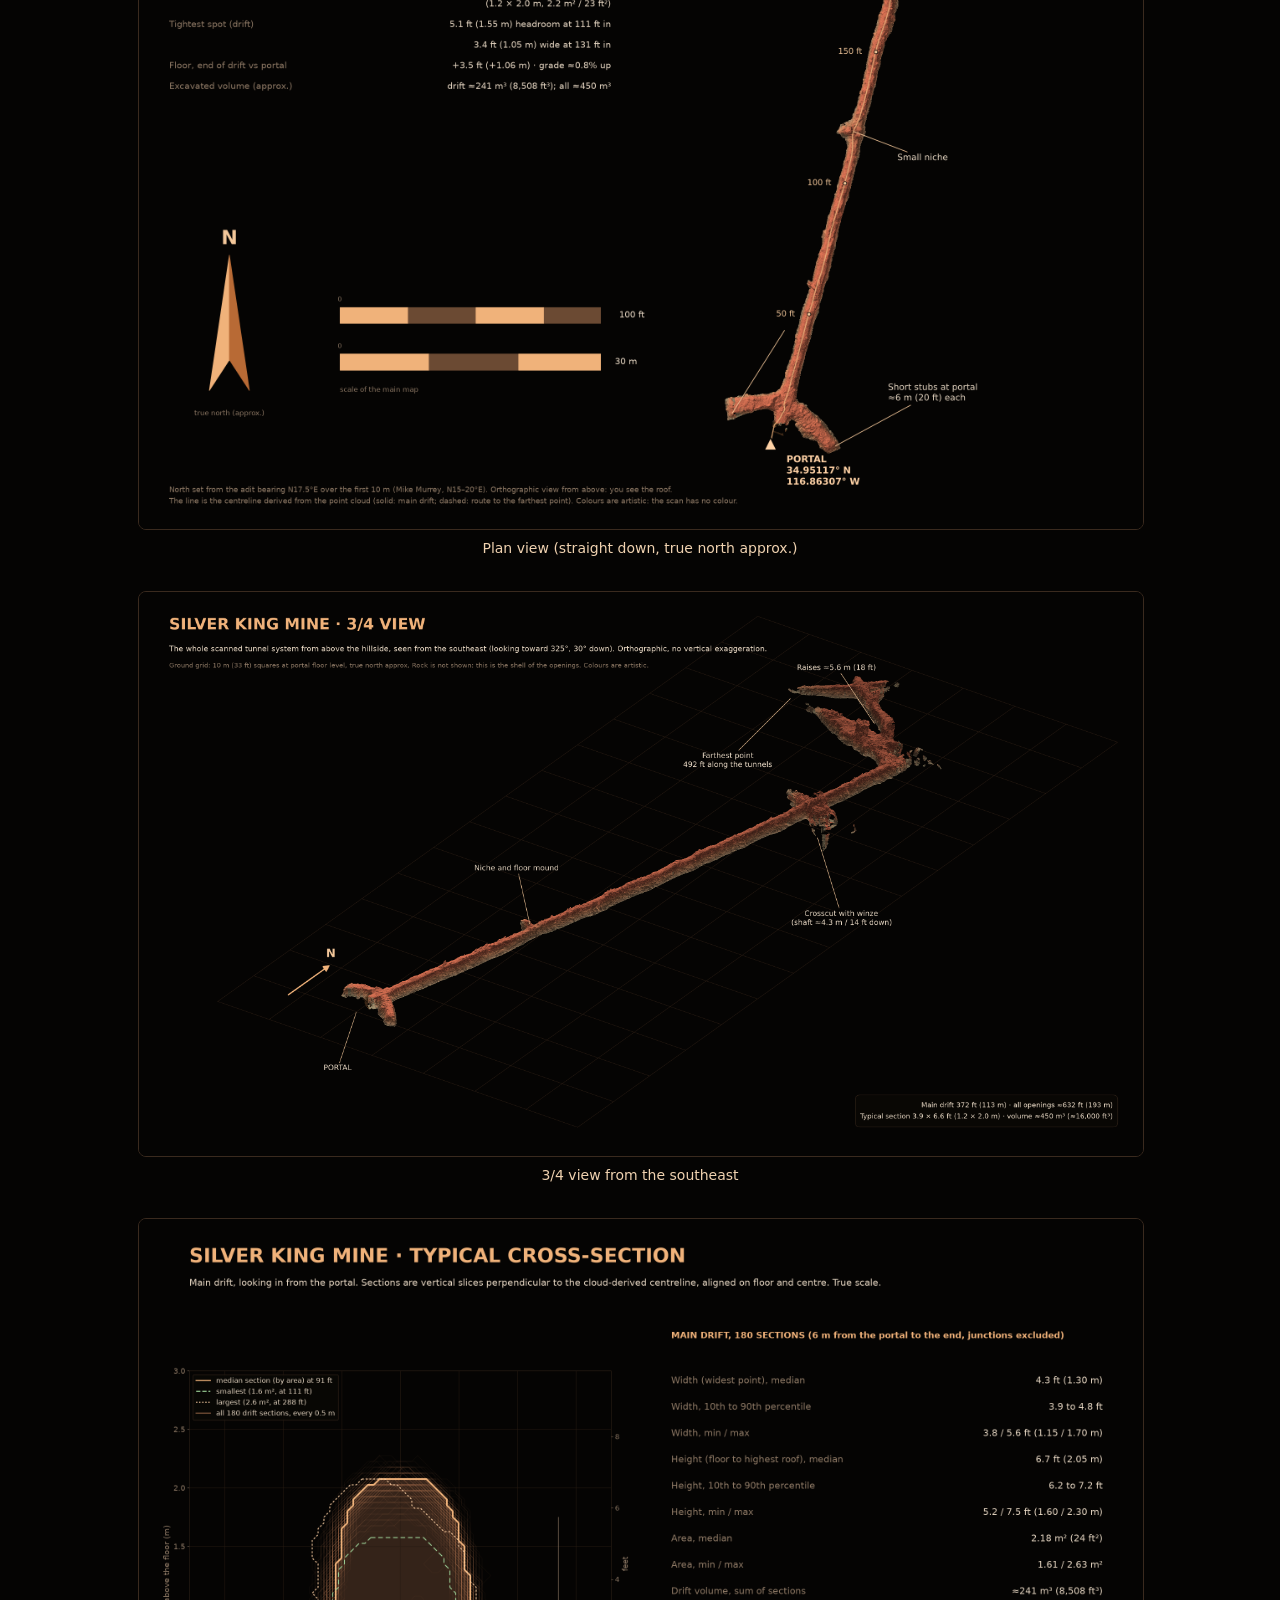
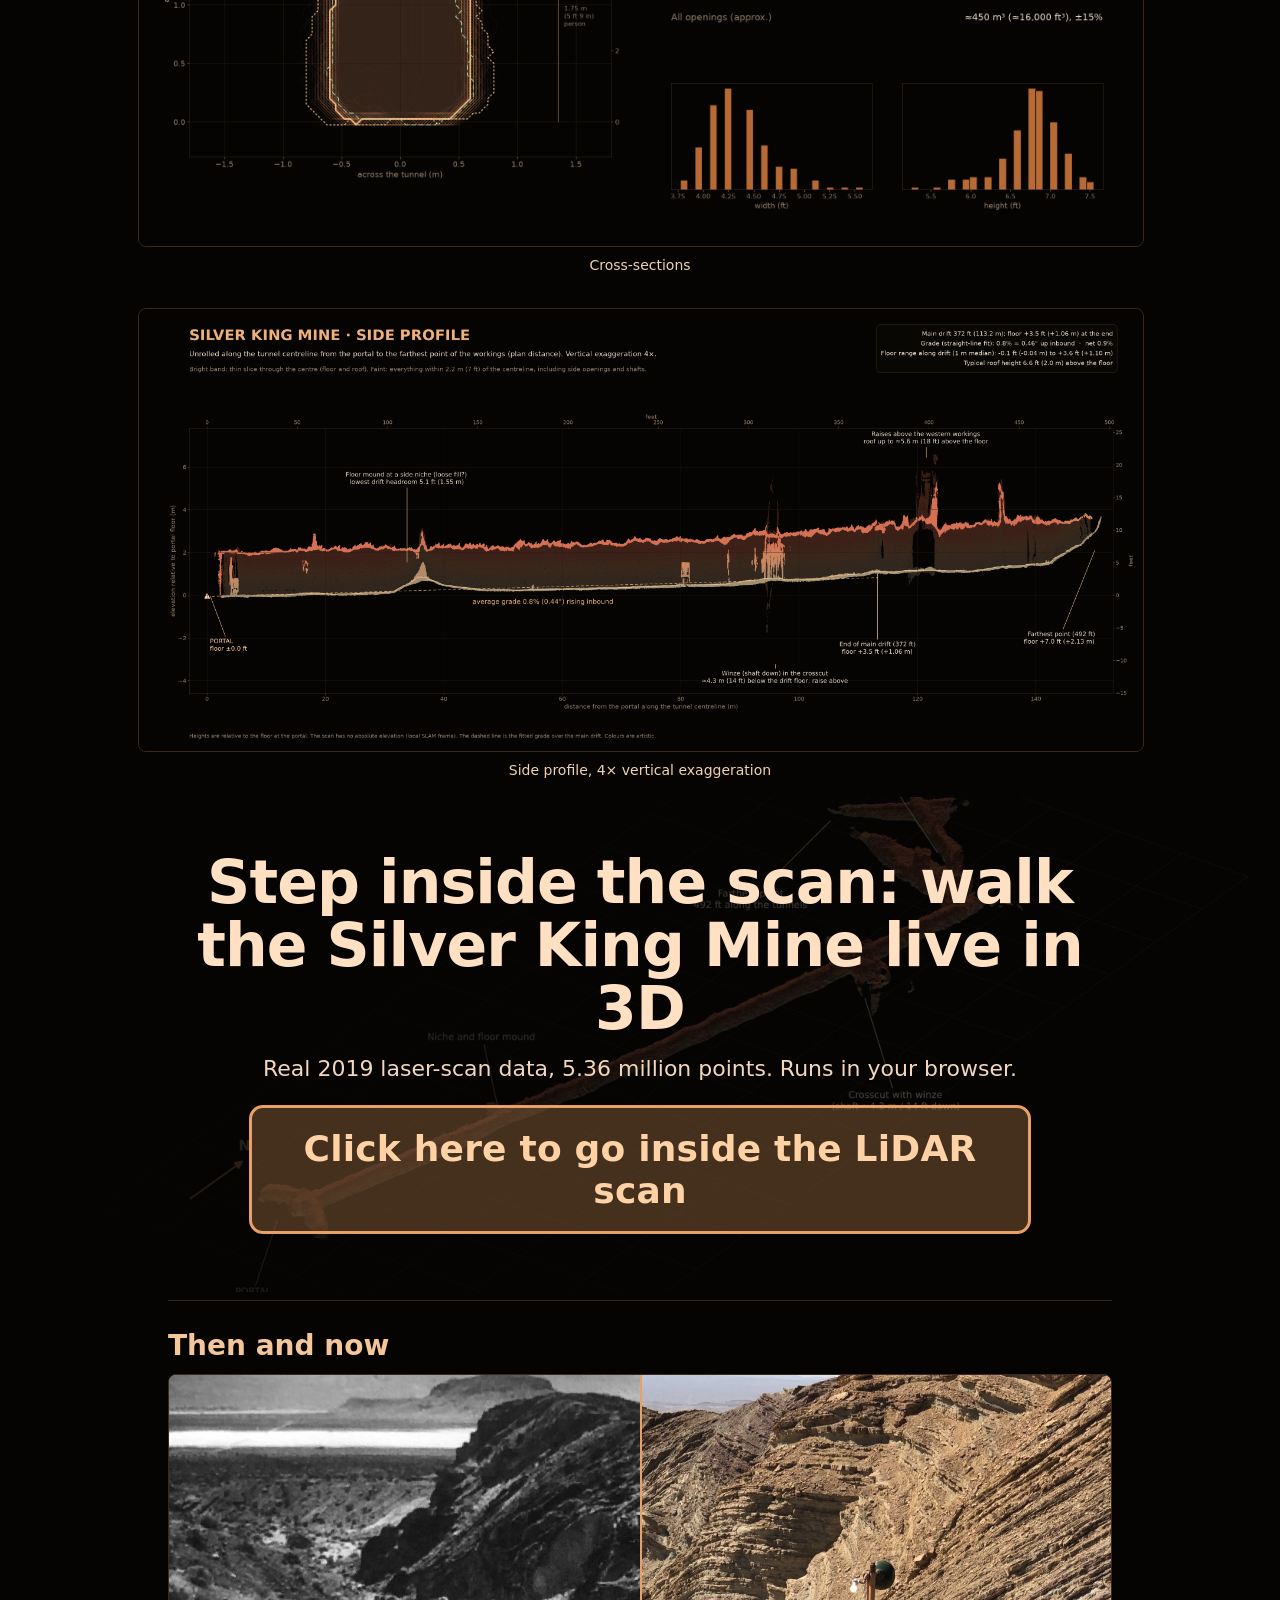
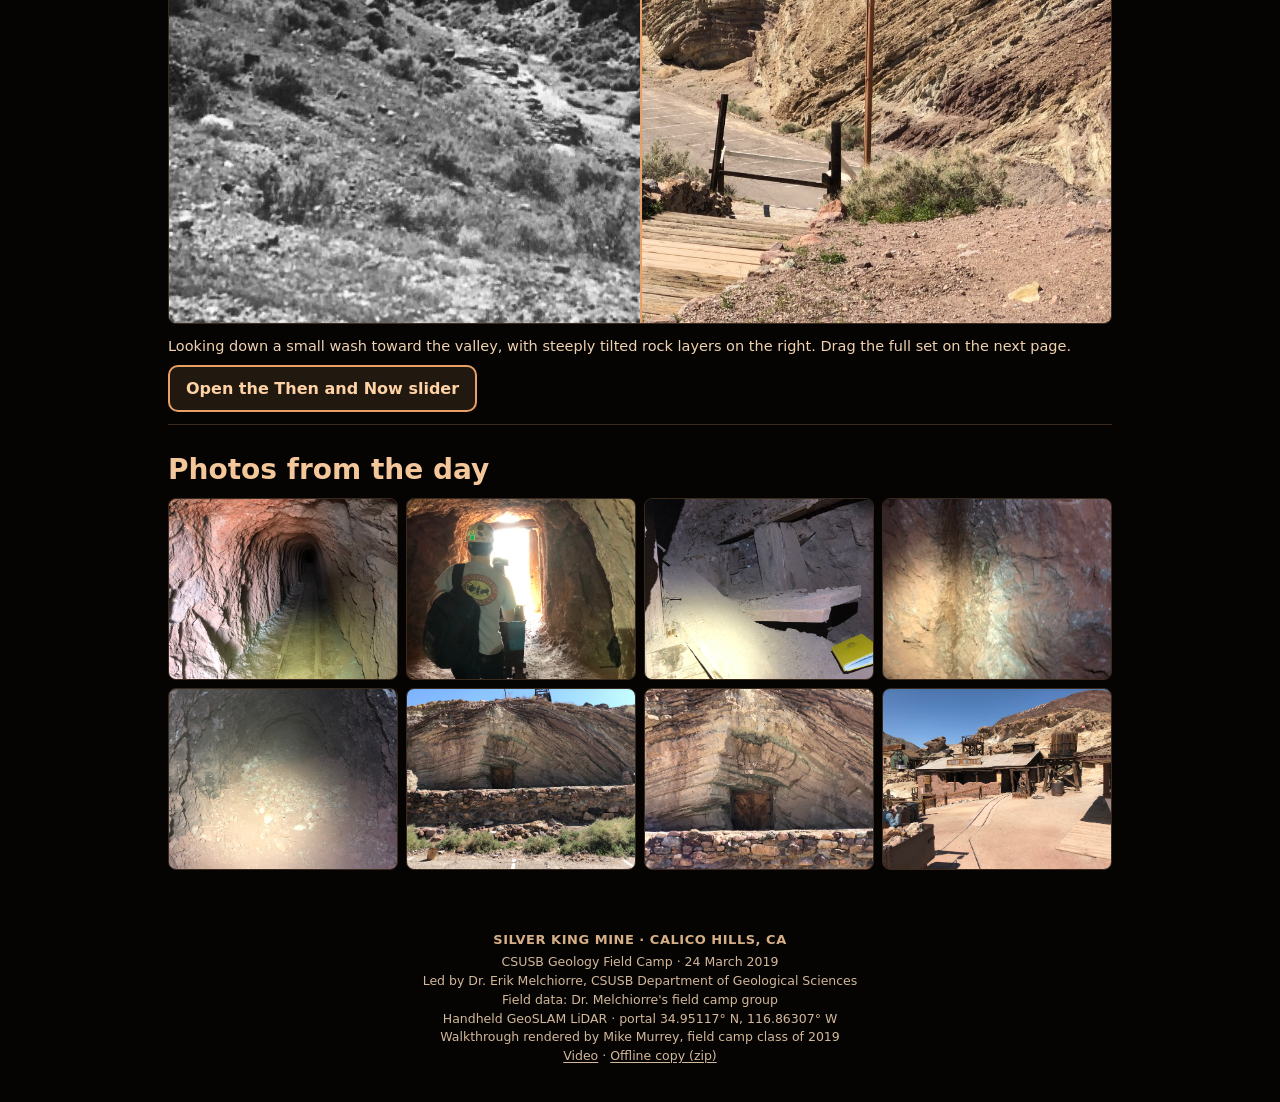
==== commit ce5186e4: "Add a flat offline copy of the site and a footer download link. The zip is the gh-pages pages needed" ====
--- a/index.html
+++ b/index.html
@@ -108,6 +108,7 @@
 Handheld GeoSLAM LiDAR · portal 34.95117° N, 116.86307° W<br>
 Walkthrough rendered by Mike Murrey, field camp class of 2019<br>
 <a href="media/walkthrough-desktop.mp4" target="_blank" rel="noopener">Video</a>
+ · <a href="download/calico-silver-king-offline.zip">Offline copy (zip)</a>
 </footer>
 <div id="lightbox" hidden>
 <button type="button" class="x">Close</button>
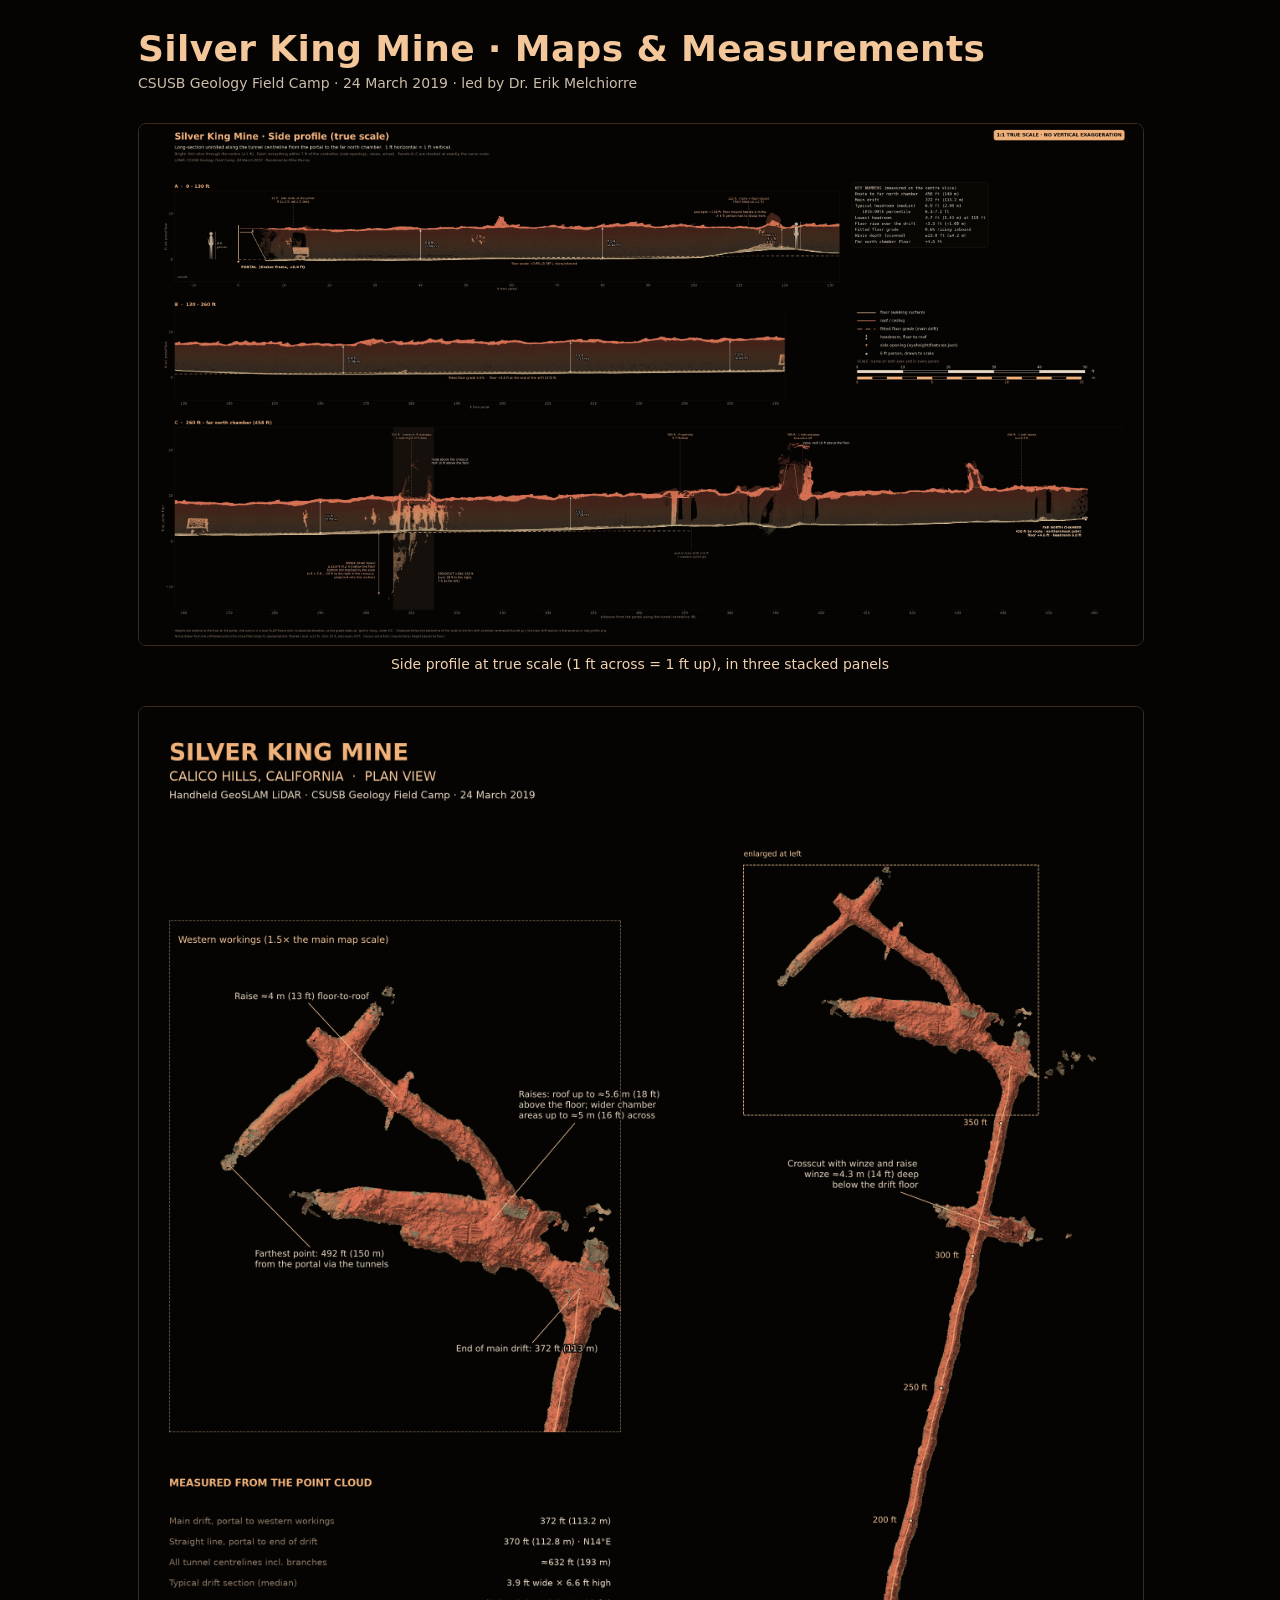
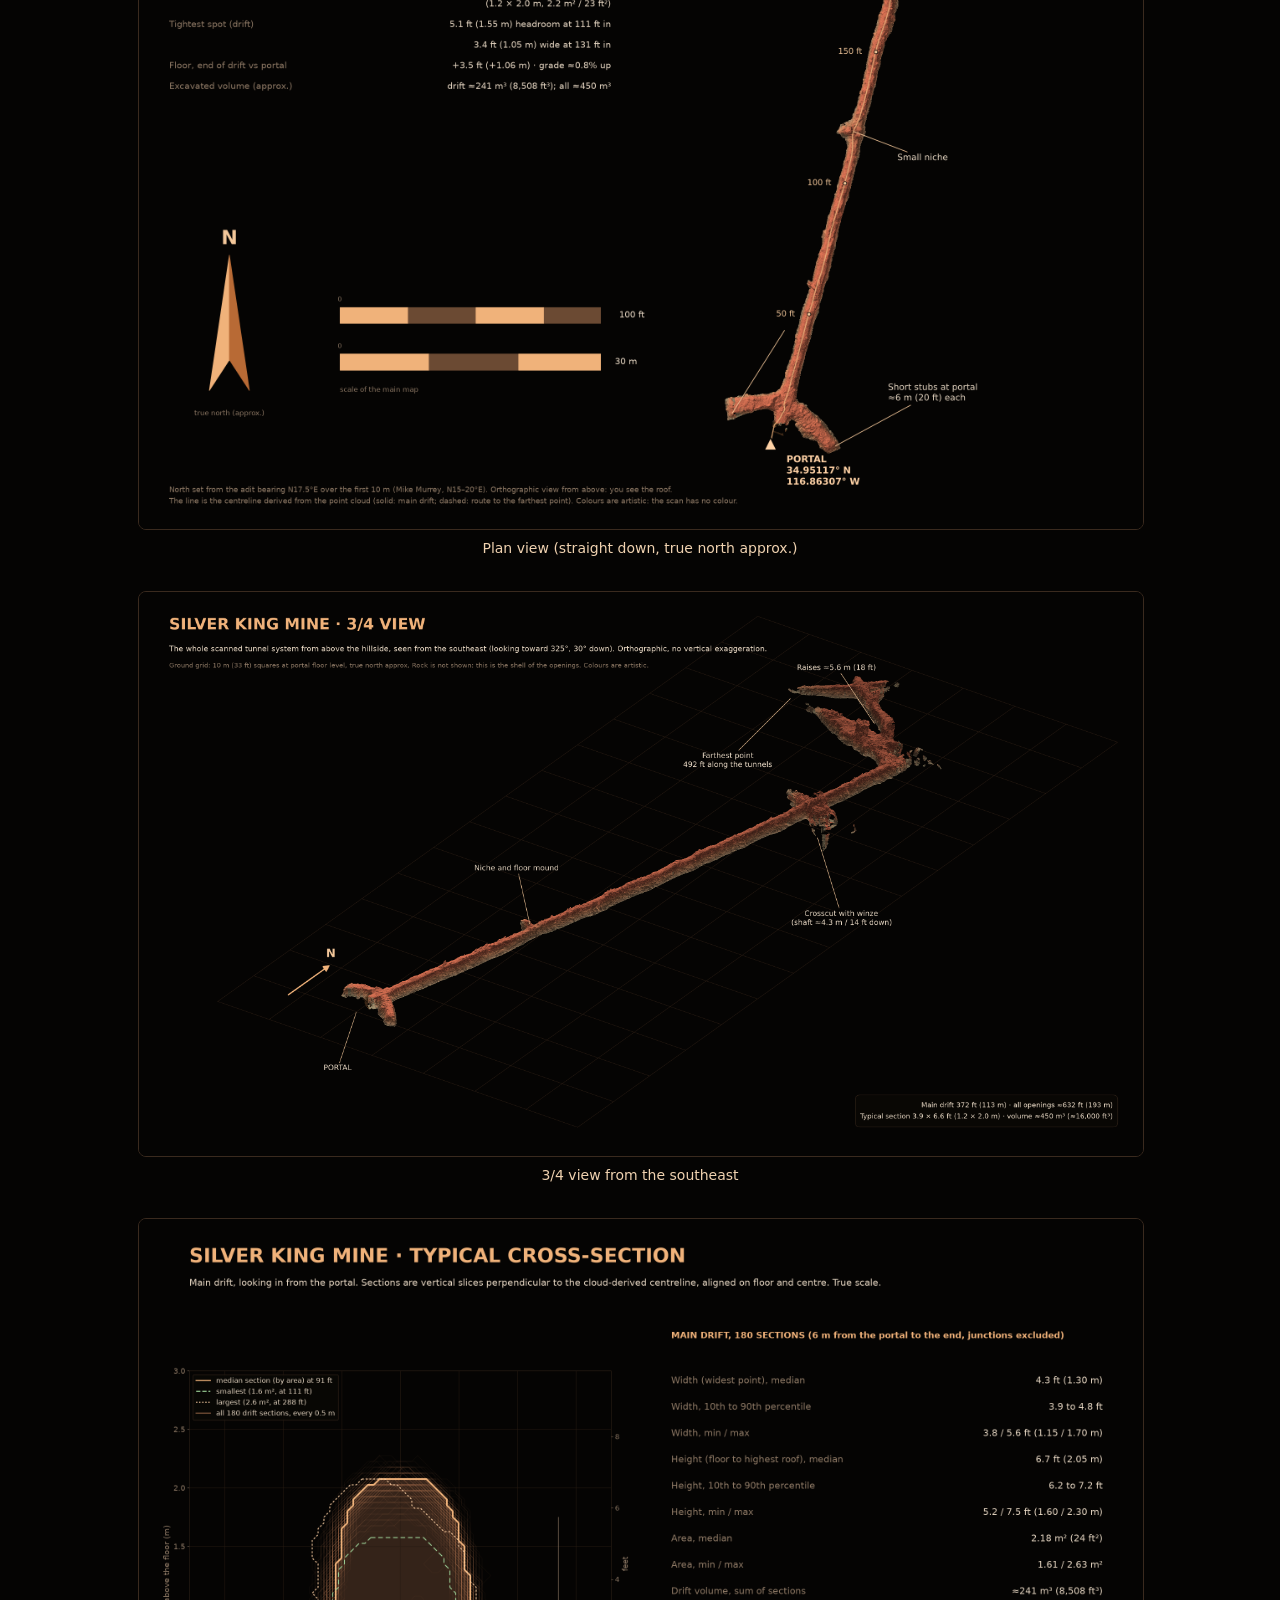
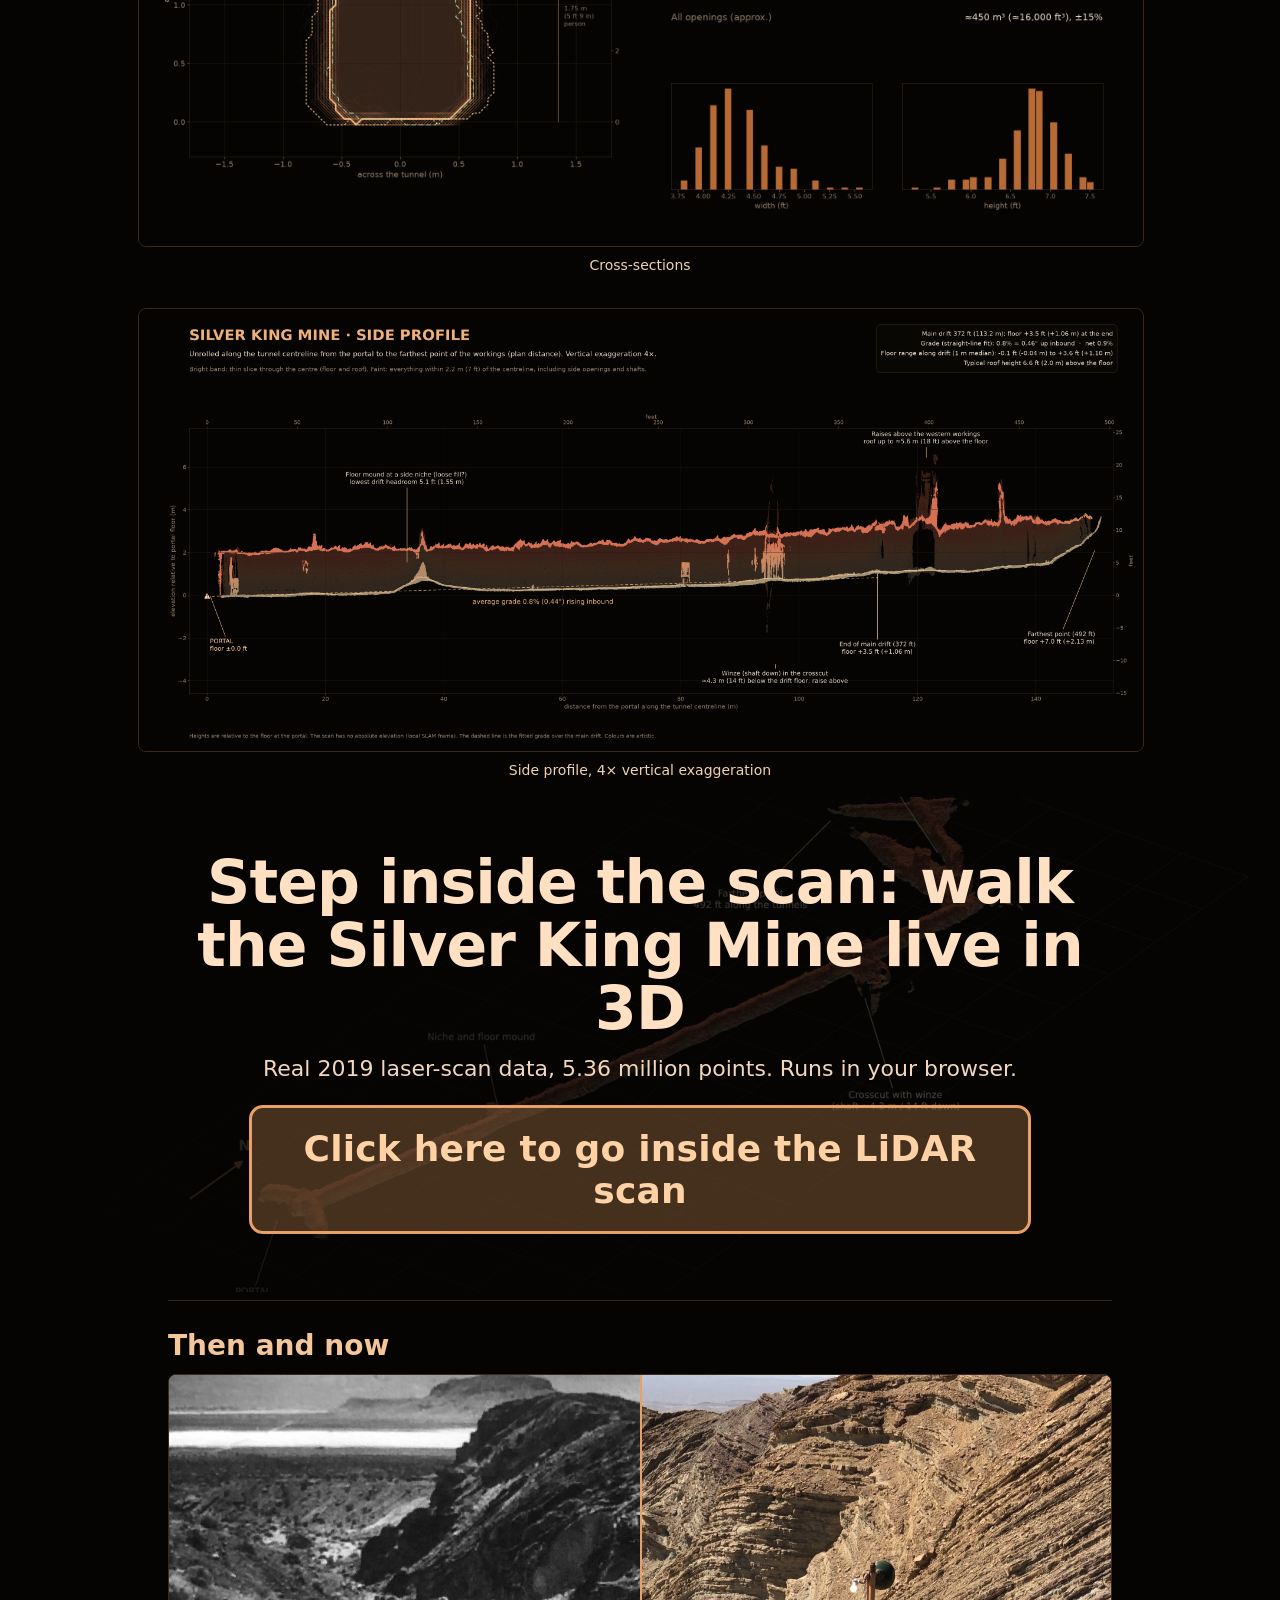
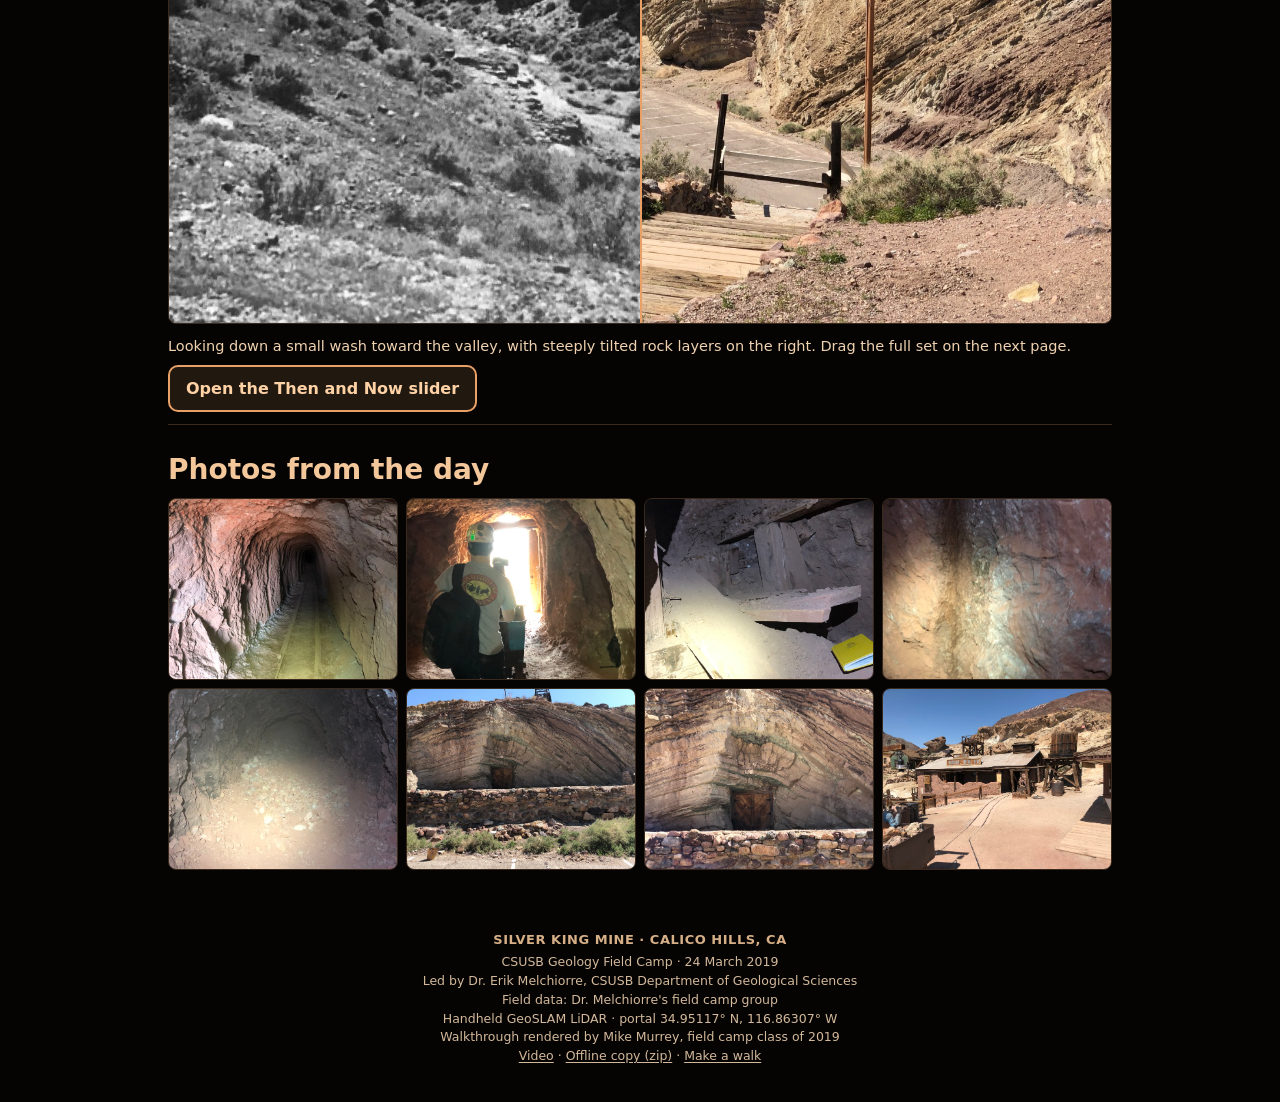
==== commit 4173a299: "Add a class page for a Silver King-style walk. The page covers the CloudCompare cuts, the one comman" ====
--- a/index.html
+++ b/index.html
@@ -109,6 +109,7 @@
 Walkthrough rendered by Mike Murrey, field camp class of 2019<br>
 <a href="media/walkthrough-desktop.mp4" target="_blank" rel="noopener">Video</a>
  · <a href="download/calico-silver-king-offline.zip">Offline copy (zip)</a>
+ · <a href="make.html">Make a walk</a>
 </footer>
 <div id="lightbox" hidden>
 <button type="button" class="x">Close</button>
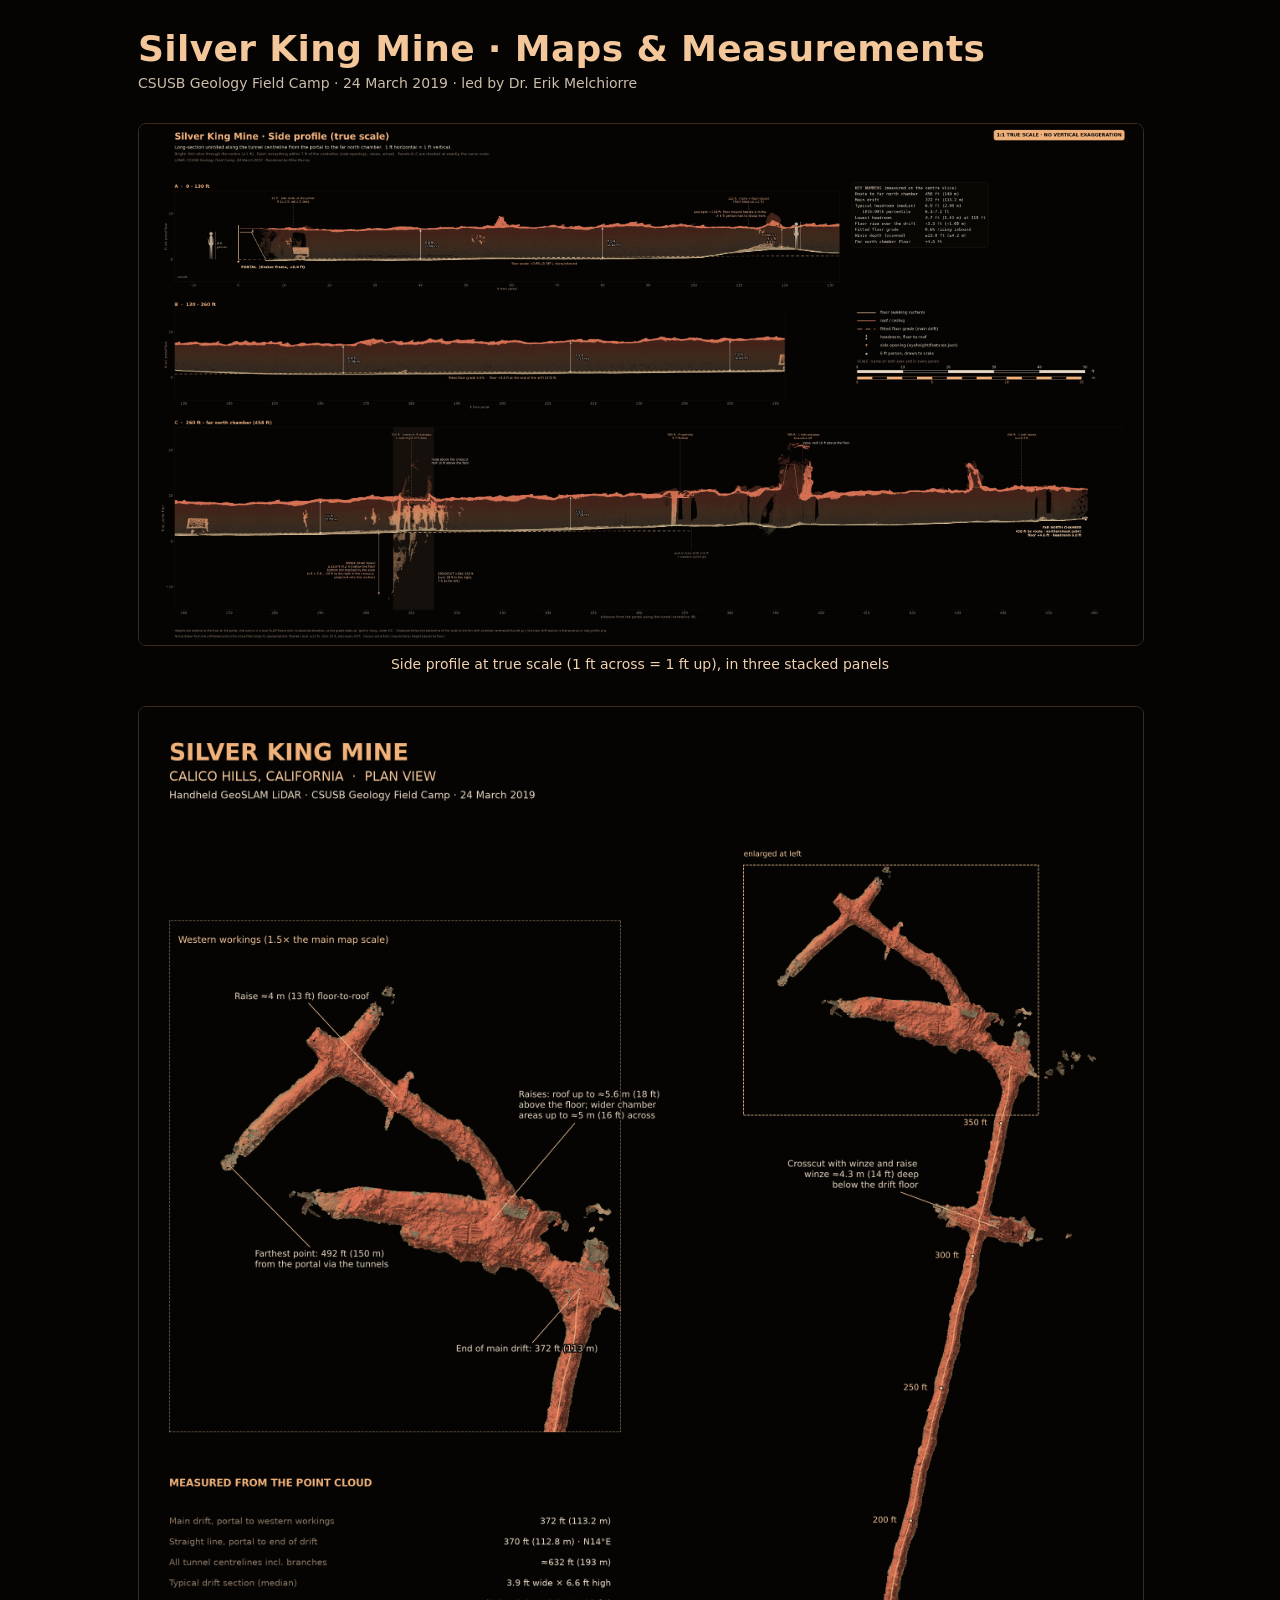
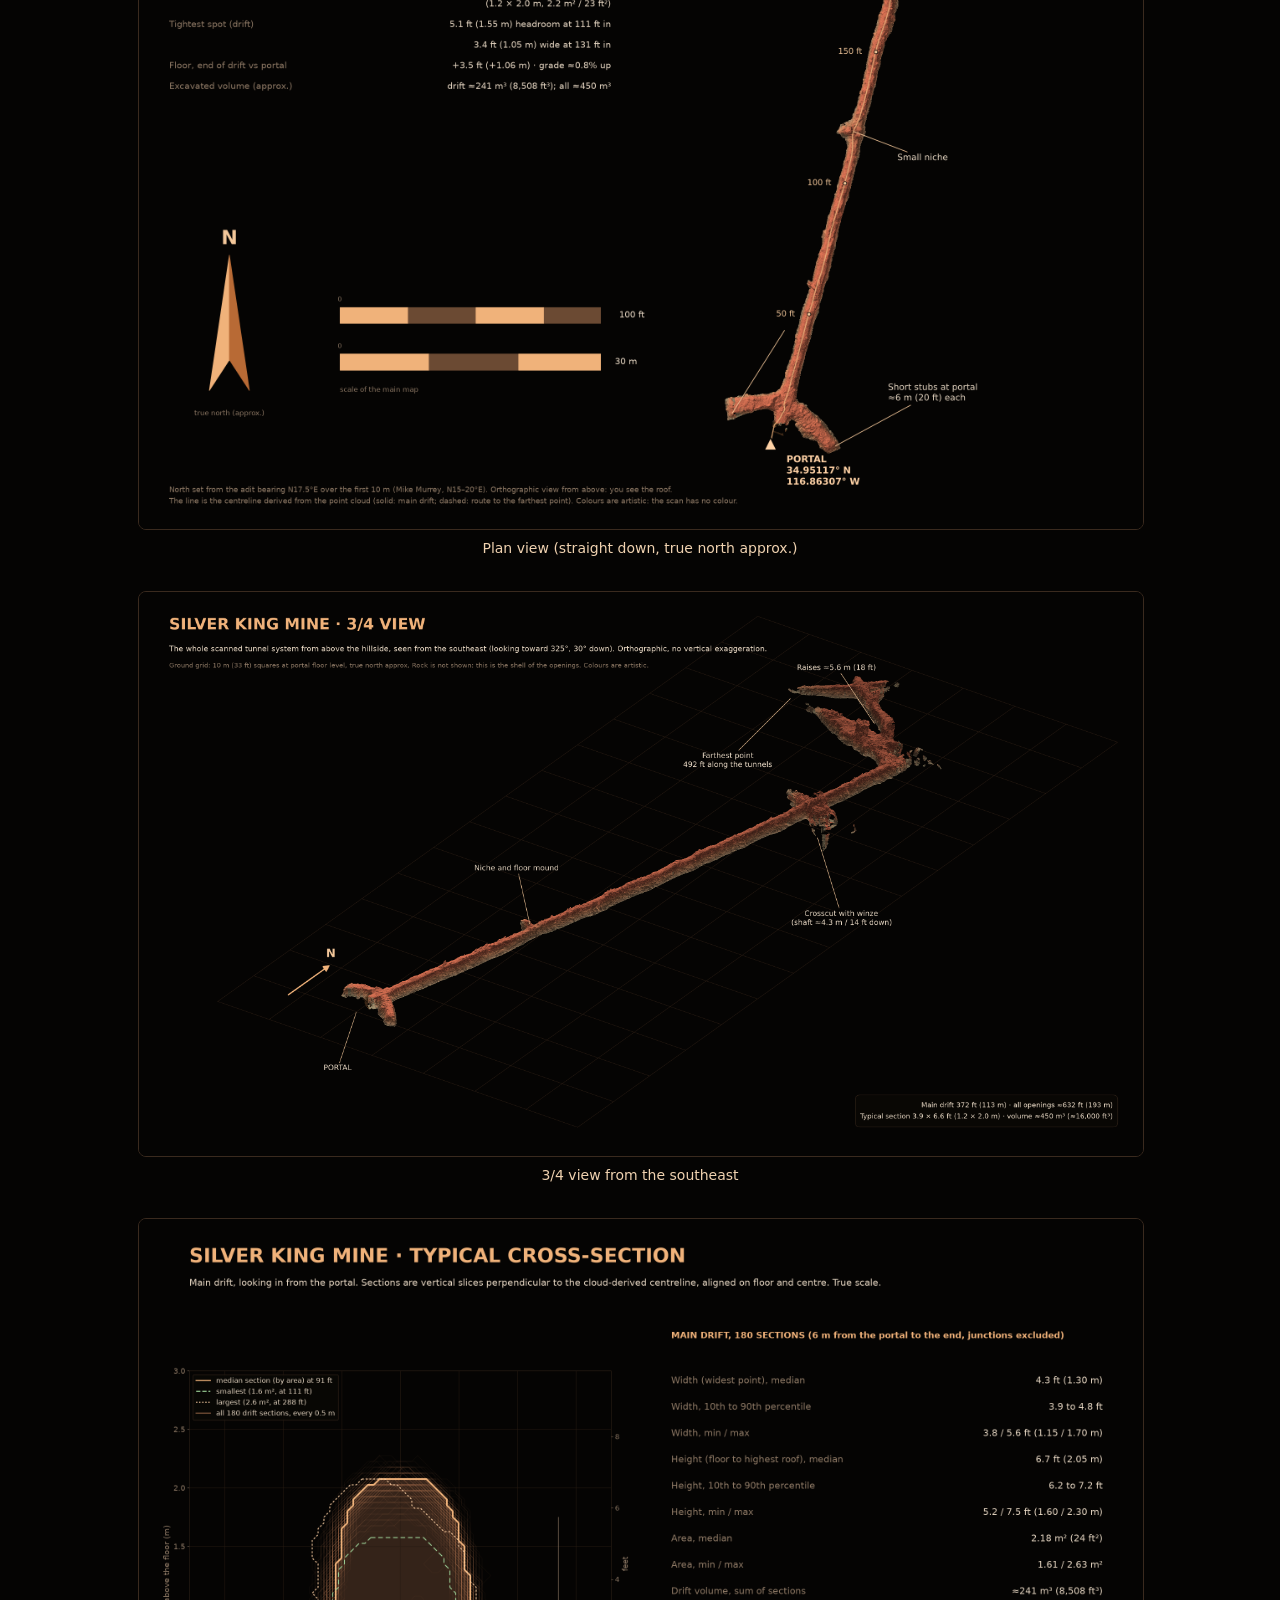
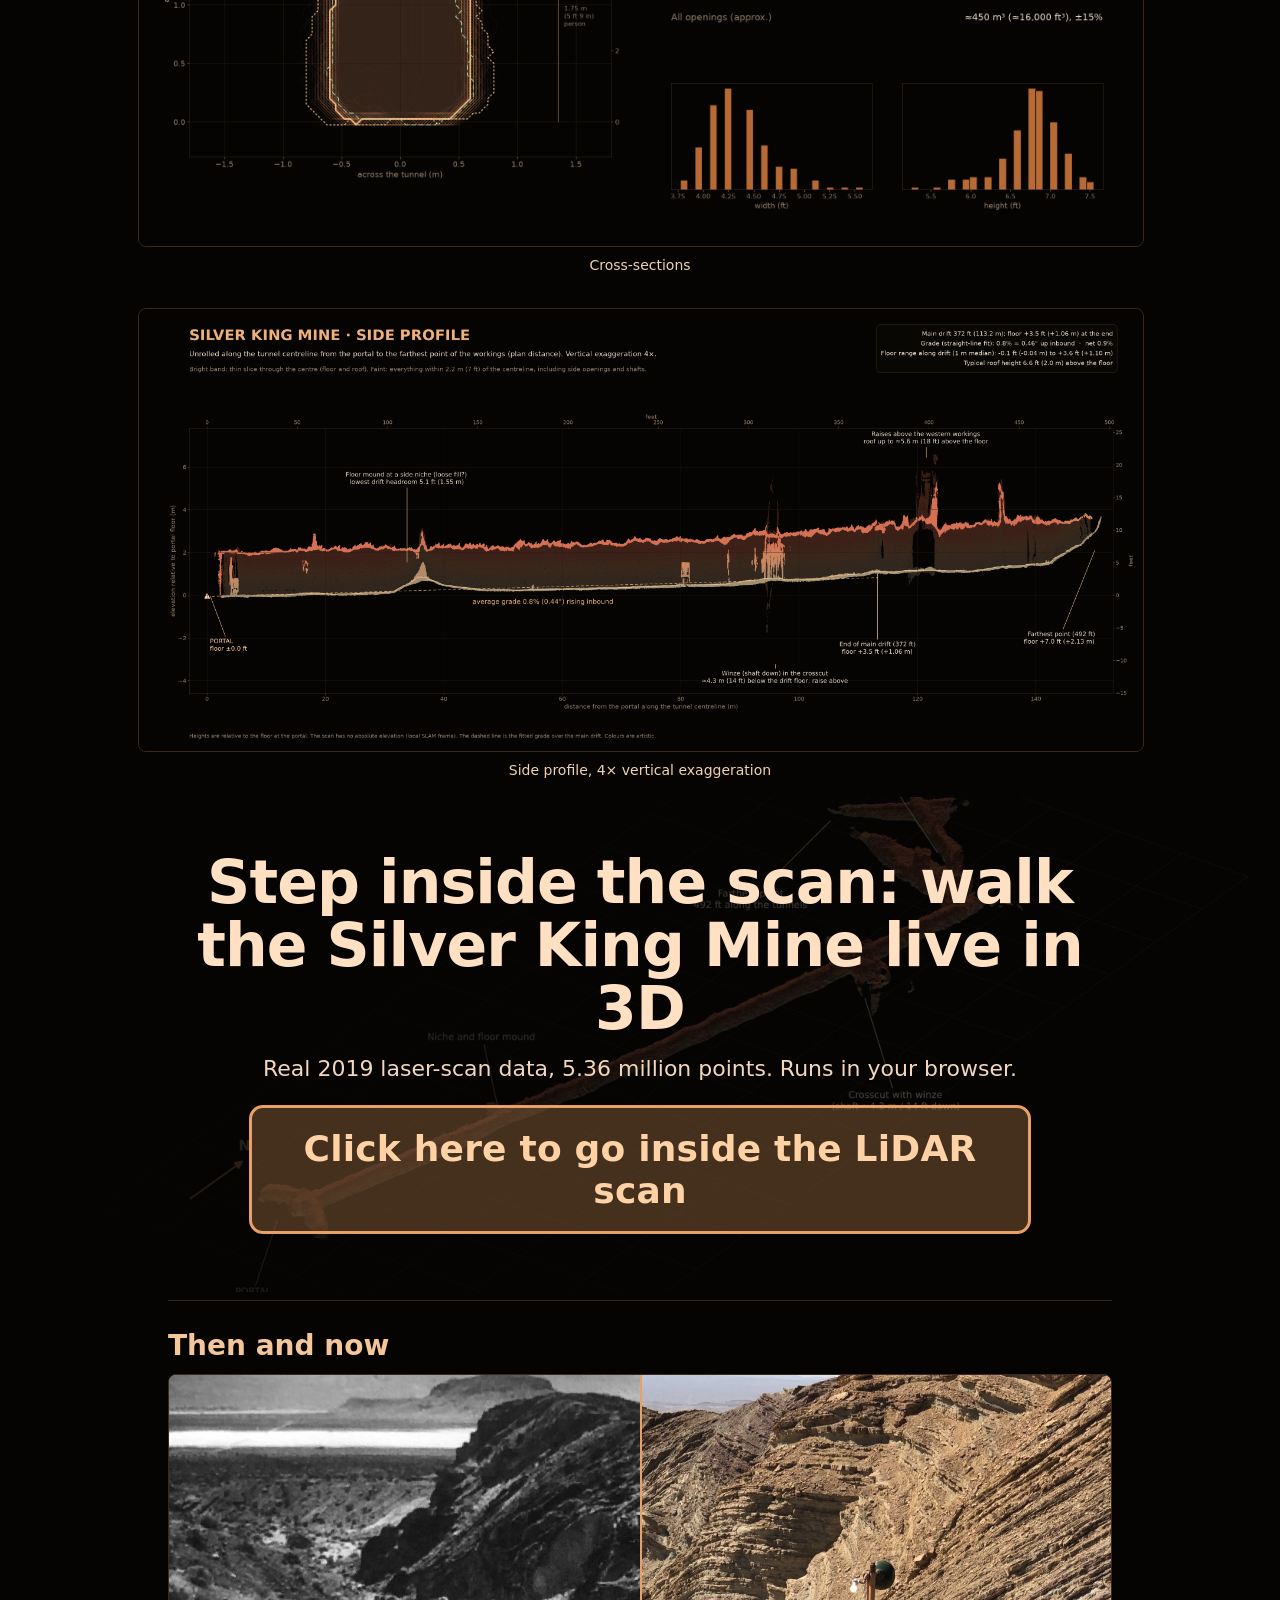
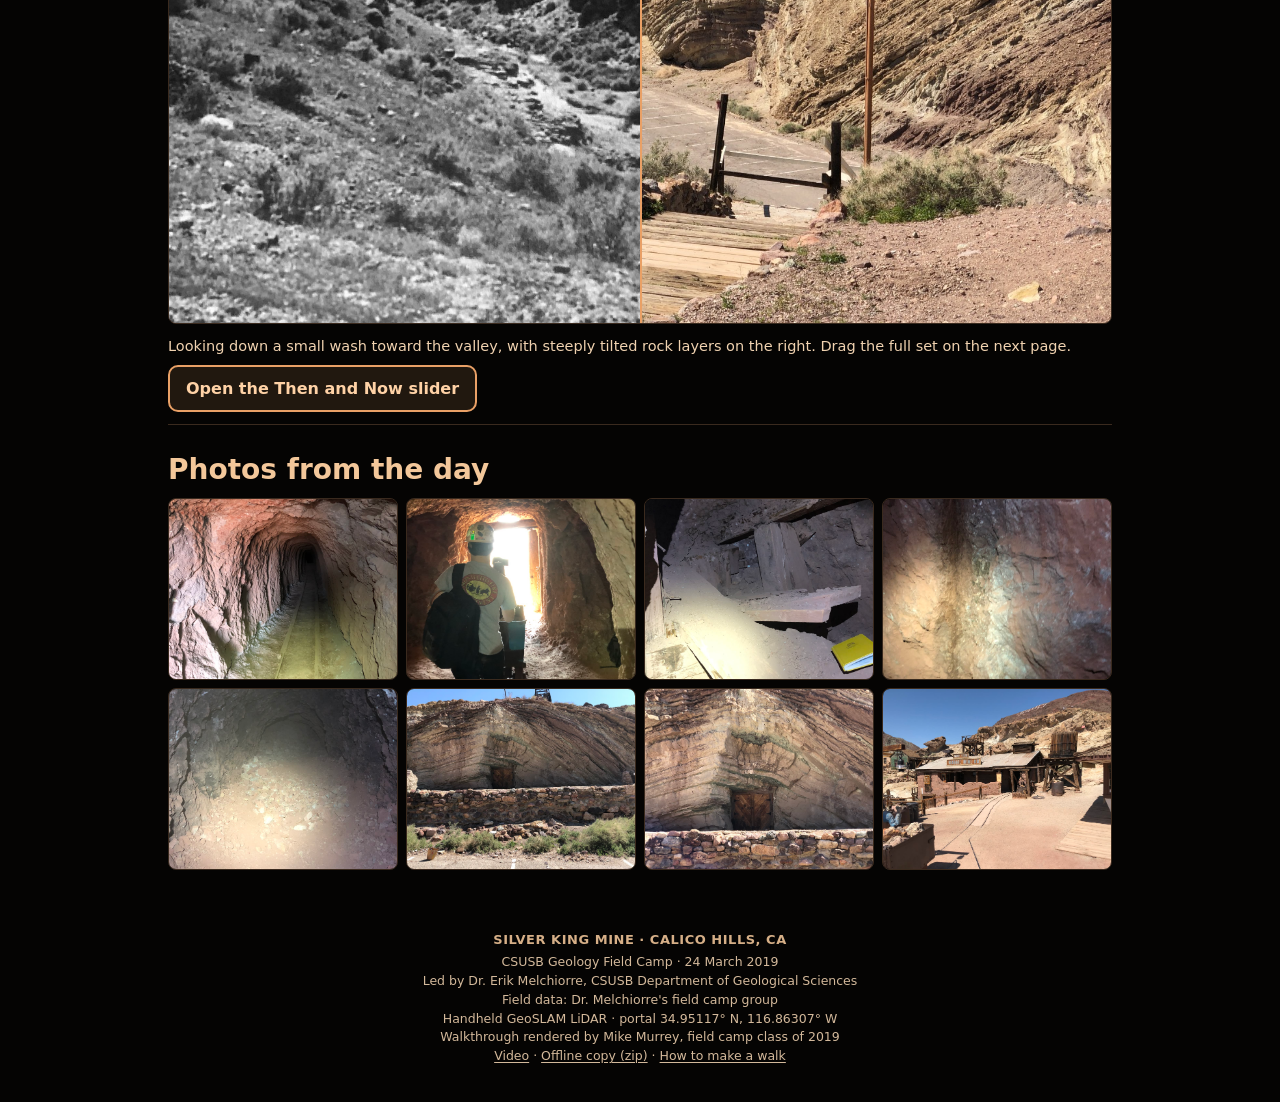
==== commit 7b969ccf: "Replace the make page with the files that were sent and how to build the next walk. Part 1 links the" ====
--- a/index.html
+++ b/index.html
@@ -109,7 +109,7 @@
 Walkthrough rendered by Mike Murrey, field camp class of 2019<br>
 <a href="media/walkthrough-desktop.mp4" target="_blank" rel="noopener">Video</a>
  · <a href="download/calico-silver-king-offline.zip">Offline copy (zip)</a>
- · <a href="make.html">Make a walk</a>
+ · <a href="make.html">How to make a walk</a>
 </footer>
 <div id="lightbox" hidden>
 <button type="button" class="x">Close</button>
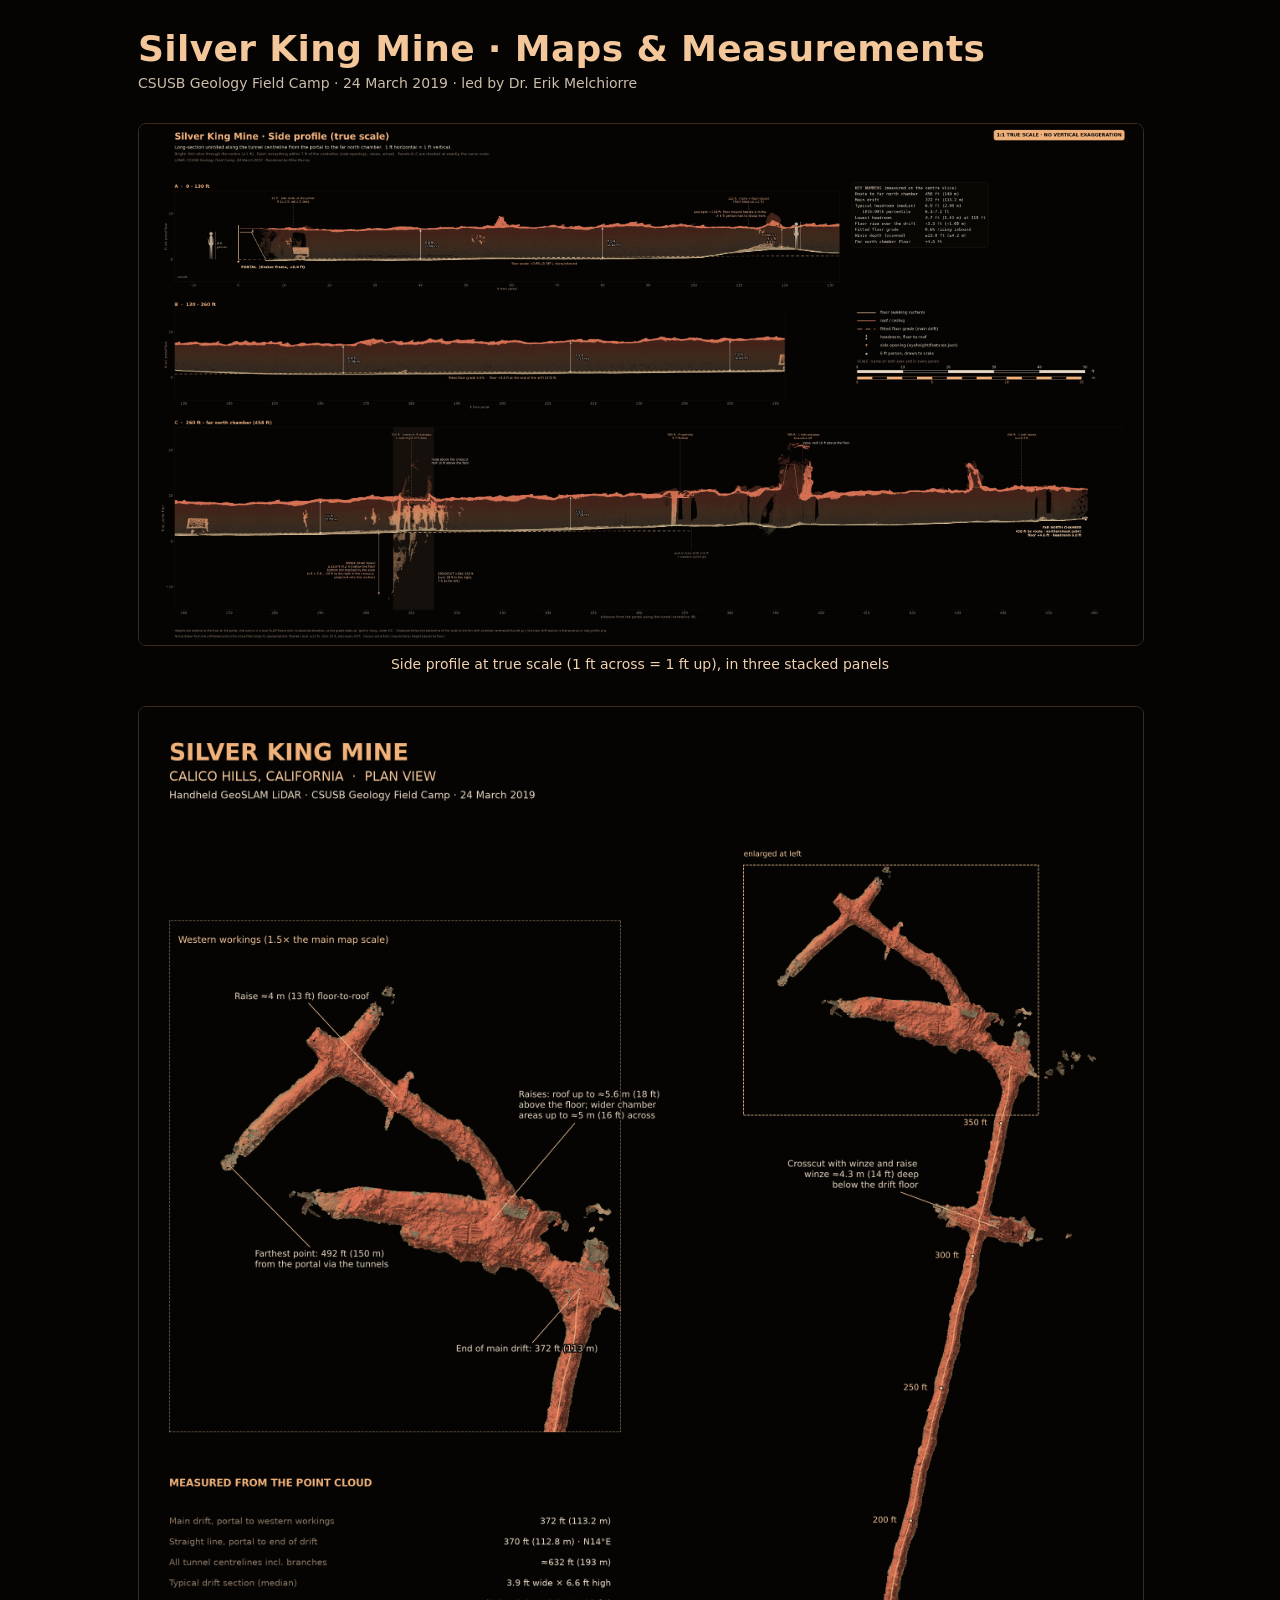
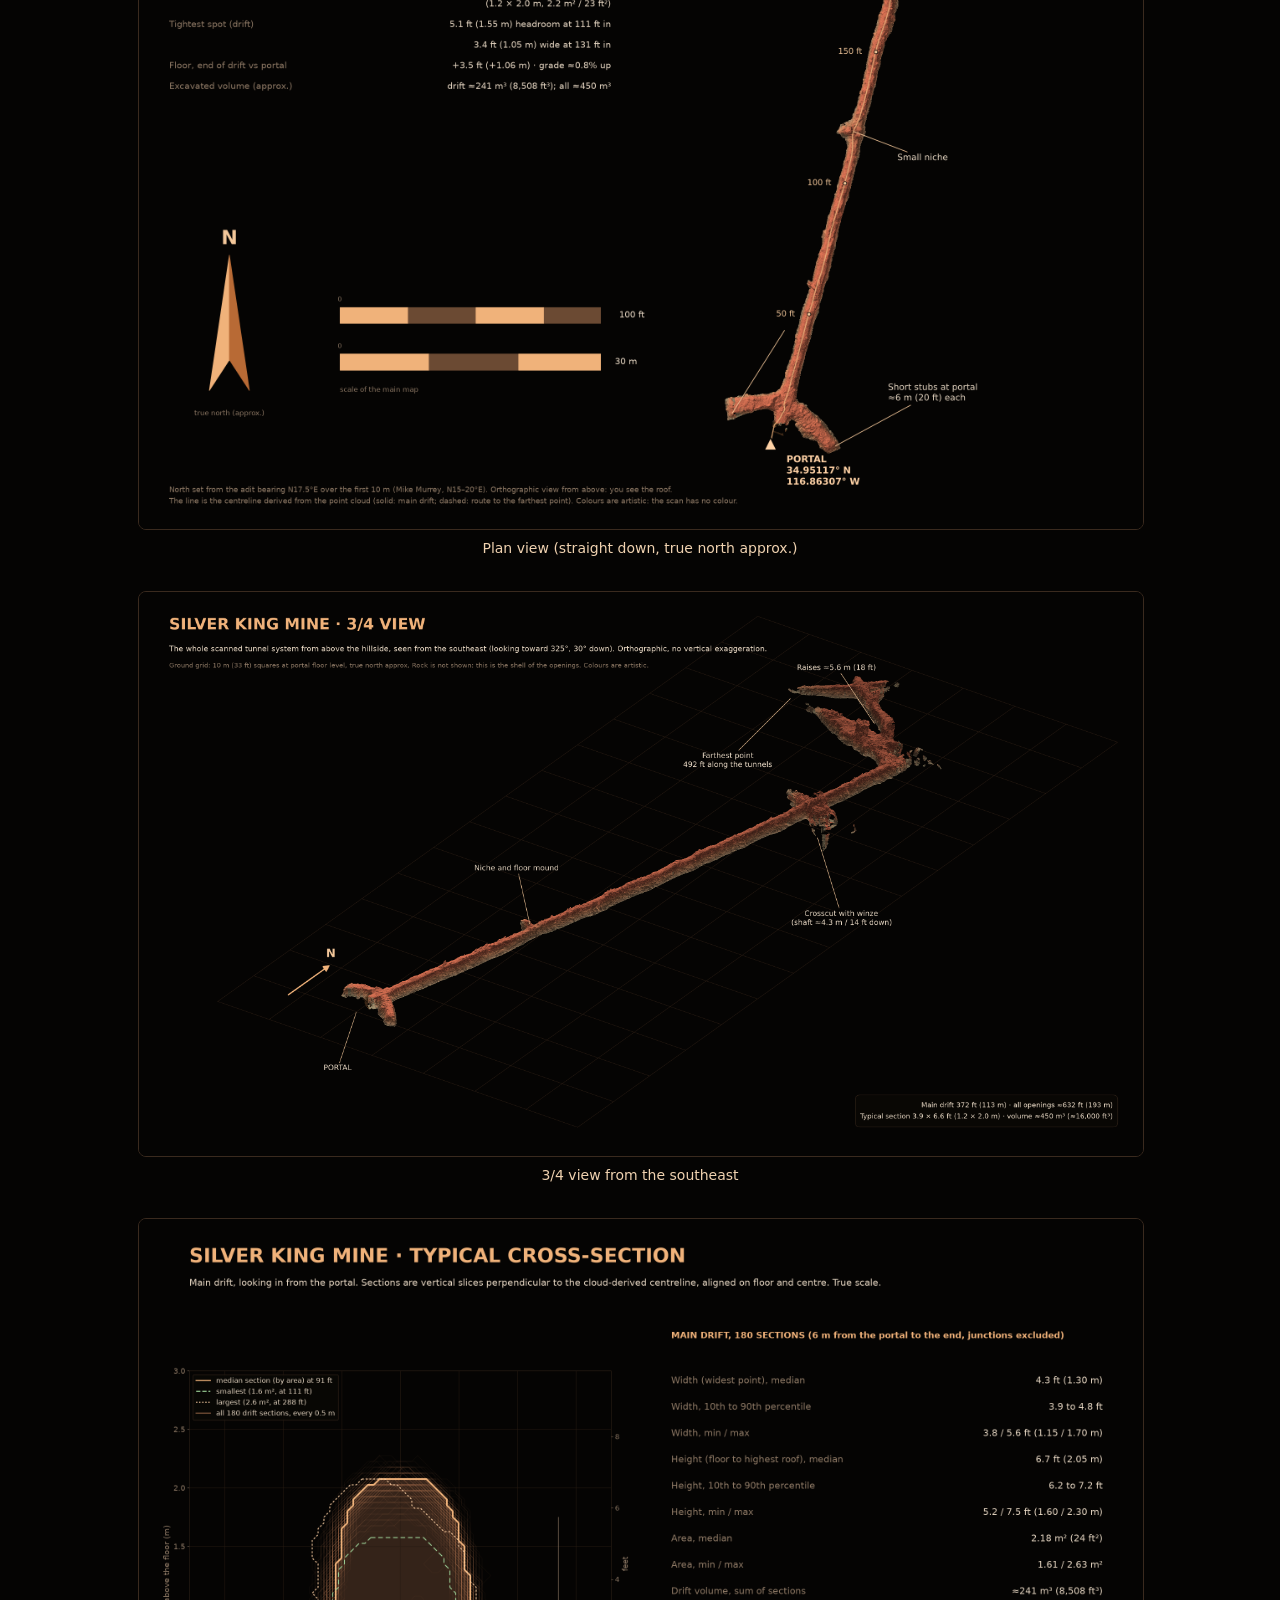
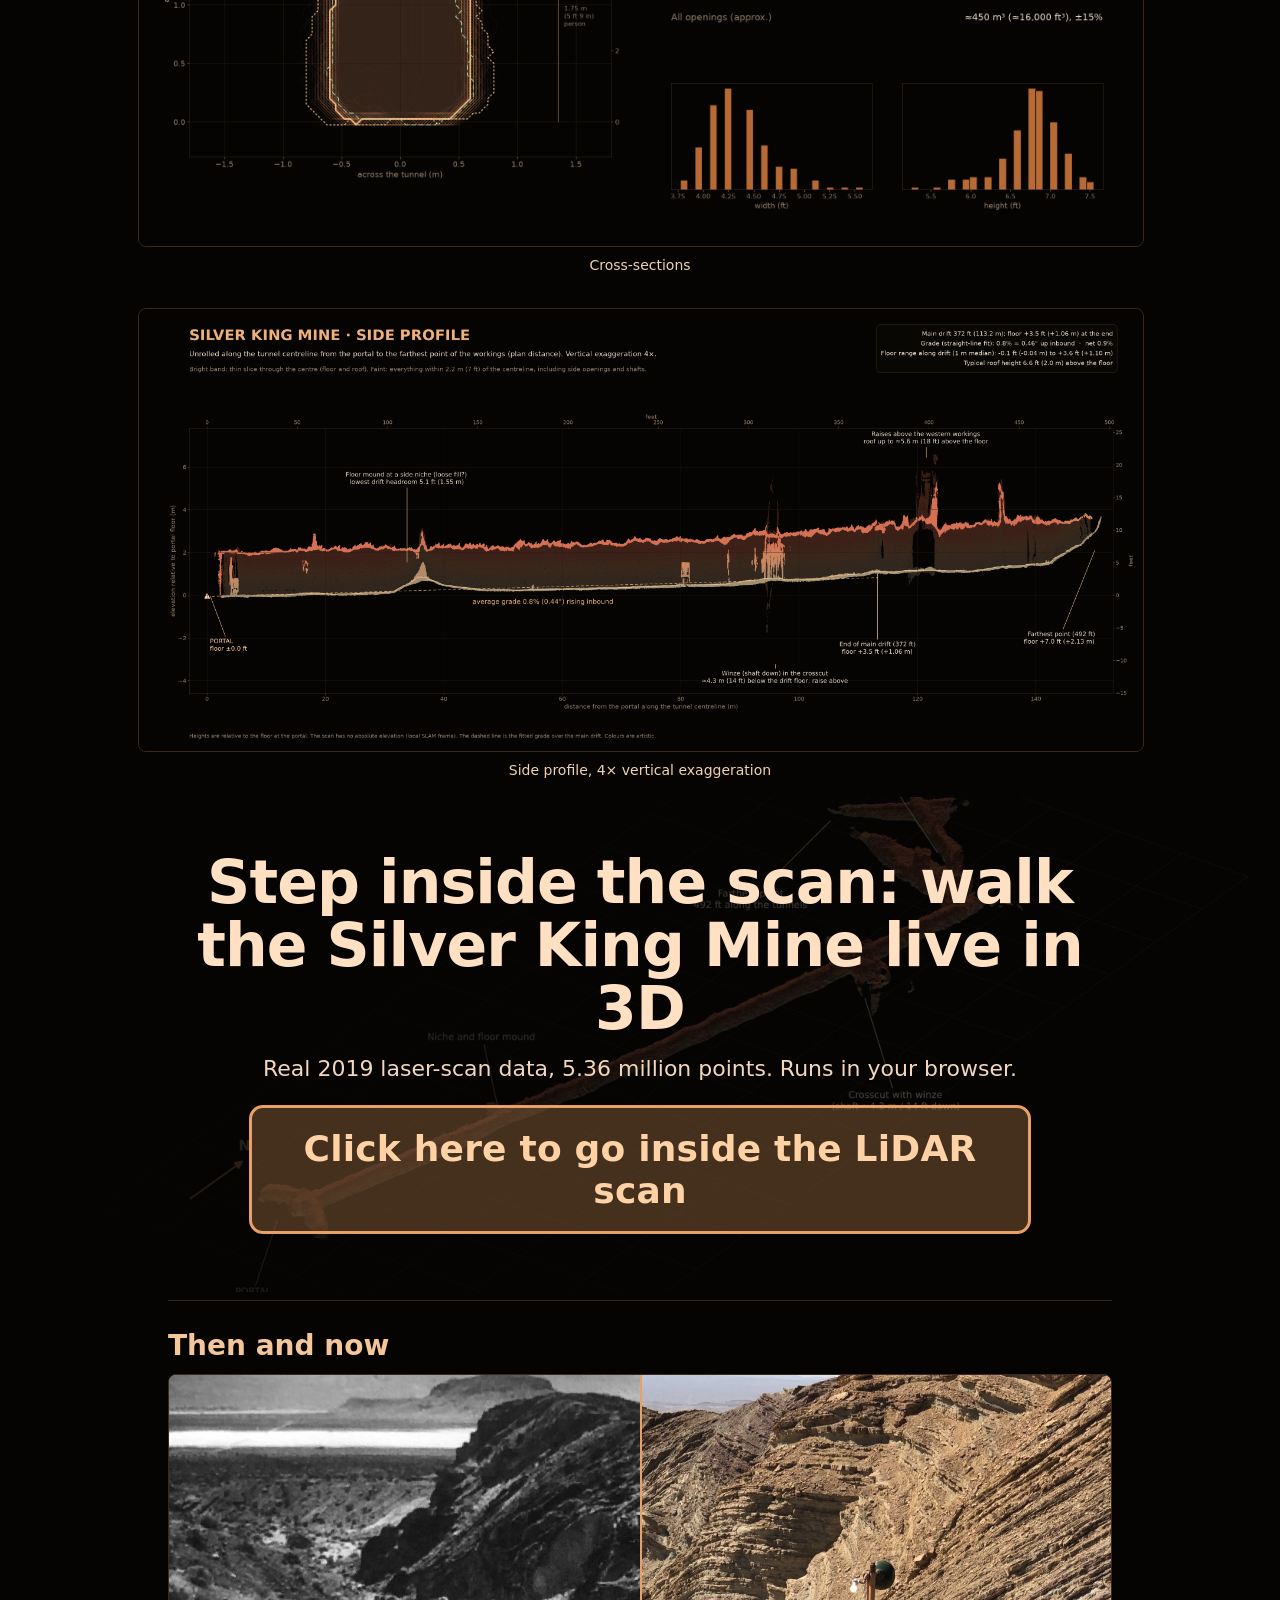
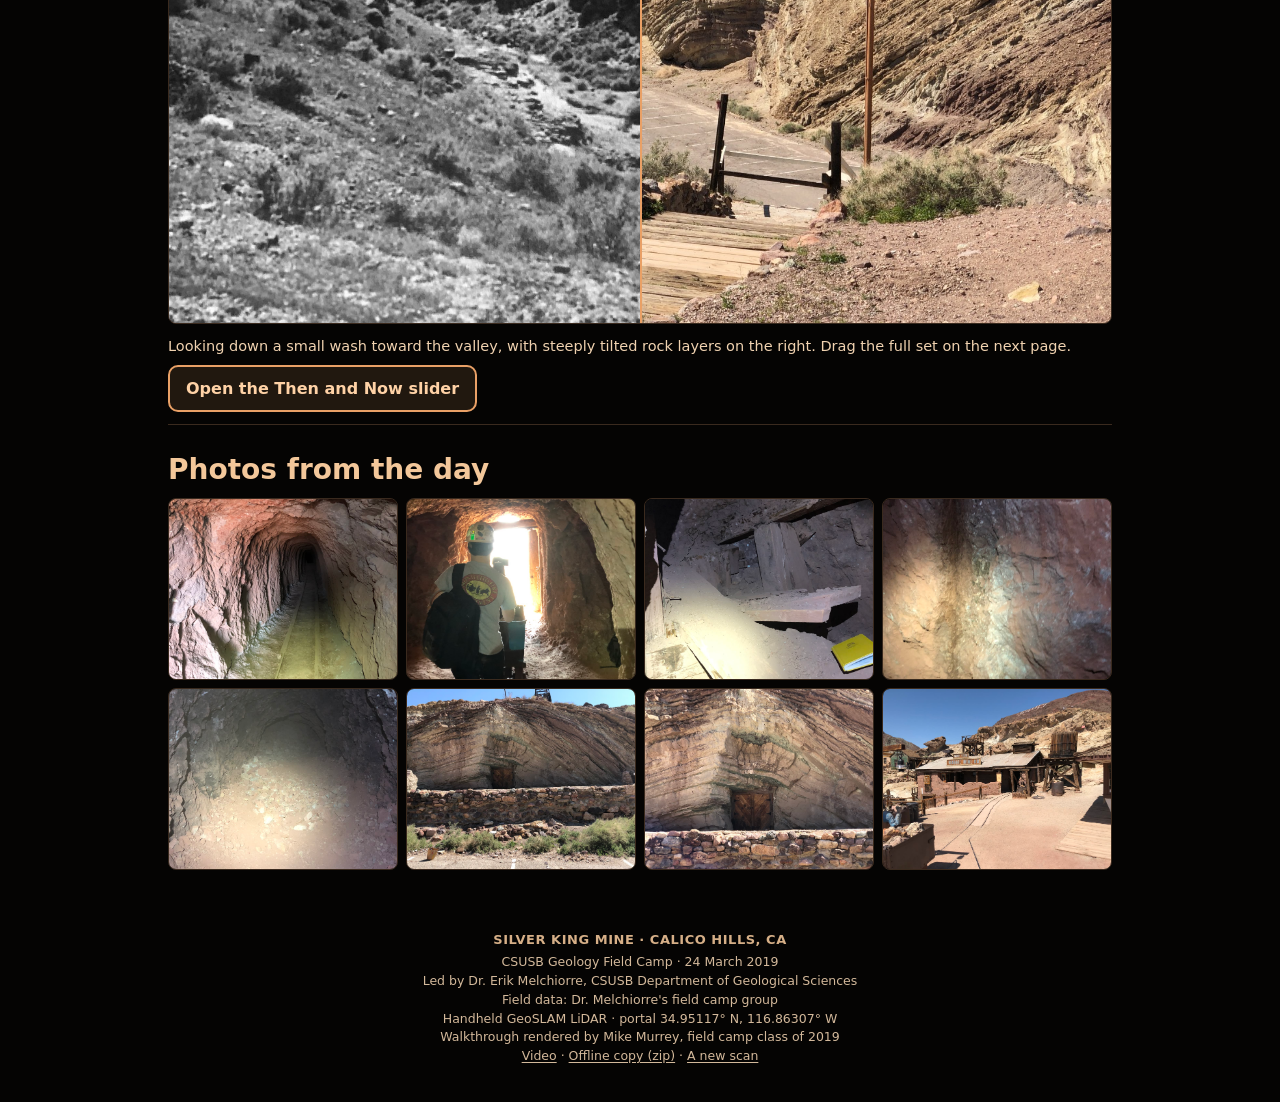
==== commit 711e7dc5: "Rewrite the make page as the path from a new LAS or LAZ scan to a published walk. The page starts fr" ====
--- a/index.html
+++ b/index.html
@@ -109,7 +109,7 @@
 Walkthrough rendered by Mike Murrey, field camp class of 2019<br>
 <a href="media/walkthrough-desktop.mp4" target="_blank" rel="noopener">Video</a>
  · <a href="download/calico-silver-king-offline.zip">Offline copy (zip)</a>
- · <a href="make.html">How to make a walk</a>
+ · <a href="make.html">A new scan</a>
 </footer>
 <div id="lightbox" hidden>
 <button type="button" class="x">Close</button>
